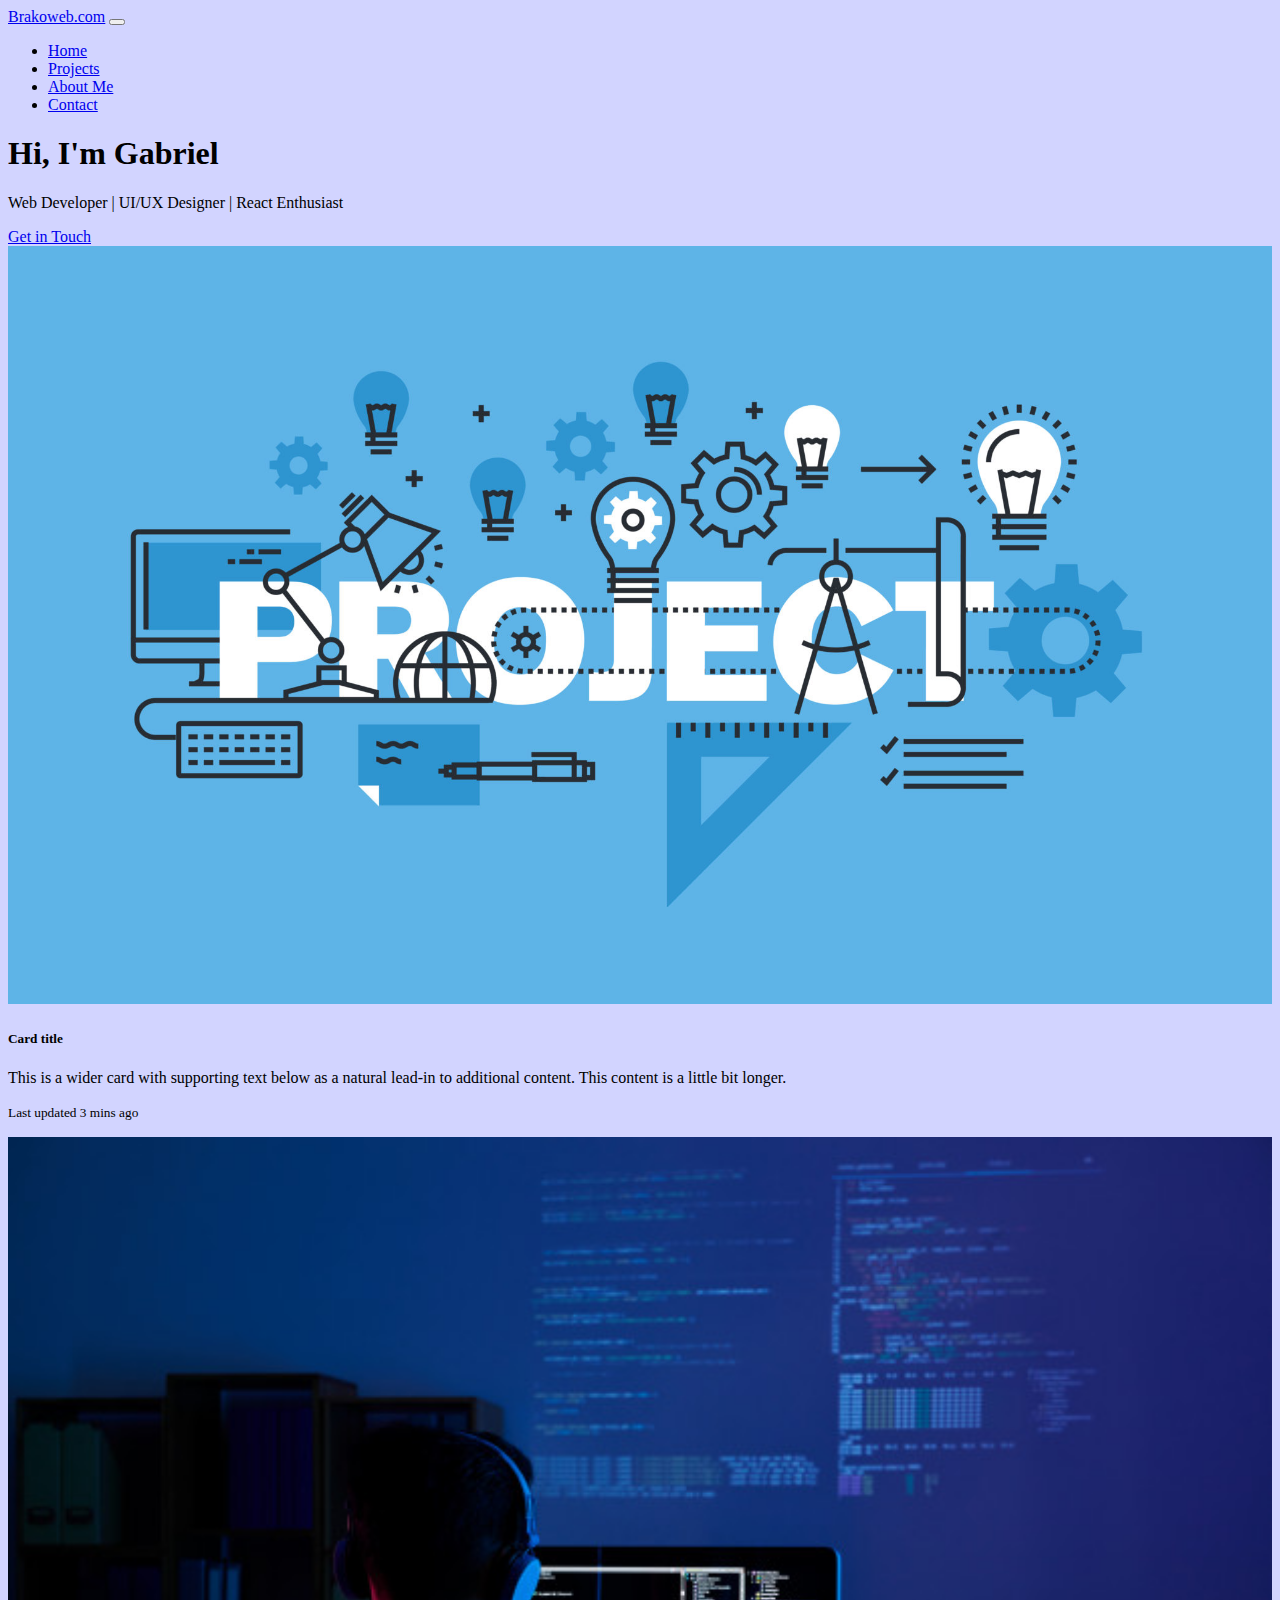
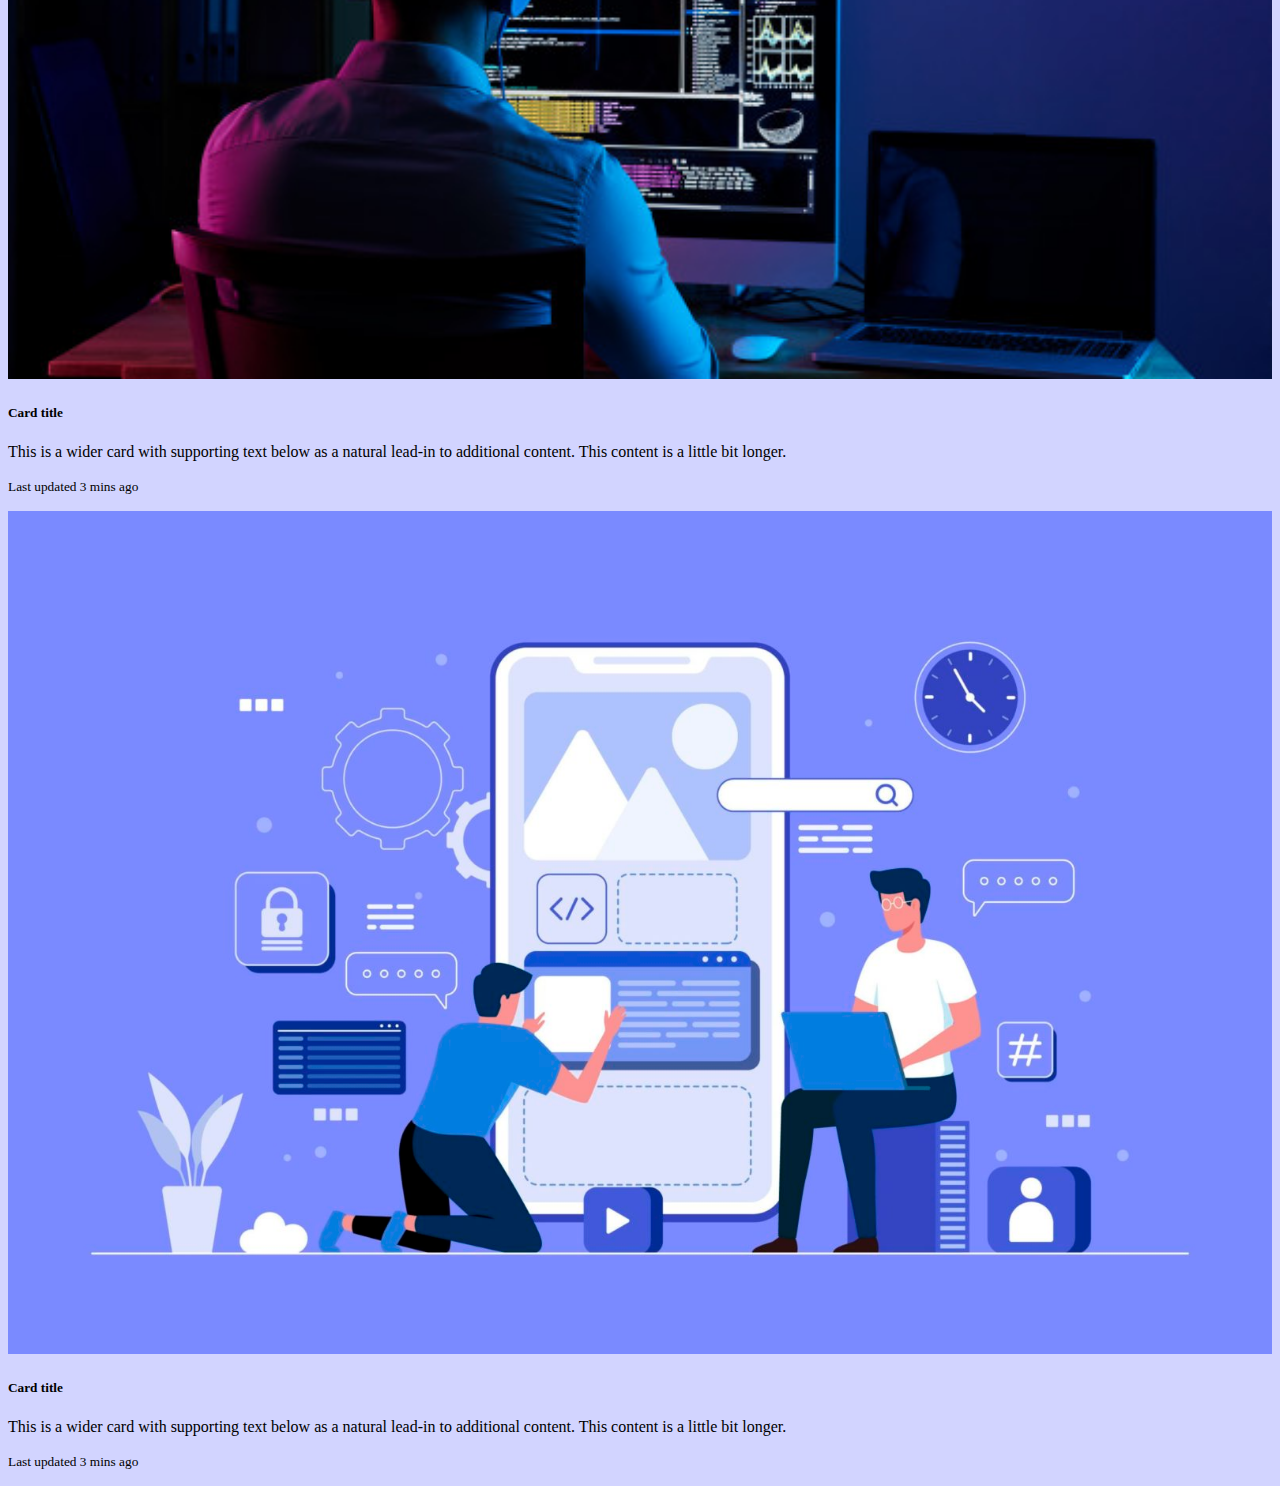
==== index.html @ f11dad2e "adding cards to home page" ====
<!DOCTYPE html>
<html lang="en">
<head>
    <meta charset="UTF-8">
    <meta name="viewport" content="width=device-width, initial-scale=1.0">
    <meta name="description" content="Experienced Software Developer proficient in React. Welcome to my portfolio website where I showcase my projects and skills to recruiters and potential employers.">
    <meta name="keywords" content="Software Developer, React Developer, Web Developer, Portfolio, Projects, Resume">
    <meta name="author" content="Gabriel Bracamonte">

    <title>brakoweb.com</title>
    <link href="https://cdn.jsdelivr.net/npm/bootstrap@5.3.1/dist/css/bootstrap.min.css" rel="stylesheet" integrity="sha384-4bw+/aepP/YC94hEpVNVgiZdgIC5+VKNBQNGCHeKRQN+PtmoHDEXuppvnDJzQIu9" crossorigin="anonymous">
    <link rel="stylesheet" href="./css/styles.css">
</head>
<body>

    <nav class="navbar navbar-expand-lg navbar-dark bg-dark">
        <div class="container">
            <a class="navbar-brand" href="#">Brakoweb.com</a>
            <button class="navbar-toggler" type="button" data-bs-toggle="collapse" data-bs-target="#navbarNav" aria-controls="navbarNav" aria-expanded="false" aria-label="Toggle navigation">
                <span class="navbar-toggler-icon"></span>
            </button>
            <div class="collapse navbar-collapse" id="navbarNav">
                <ul class="navbar-nav ml-auto">
                    <li class="nav-item">
                        <a class="nav-link" href="#">Home</a>
                    </li>
                    <li class="nav-item">
                        <a class="nav-link" href="#projects">Projects</a>
                    </li>
                    <li class="nav-item">
                        <a class="nav-link" href="about-us.html">About Me</a>
                    </li>
                    <li class="nav-item">
                        <a class="nav-link" href="contact-us.html">Contact</a>
                    </li>
                </ul>
            </div>
        </div>
    </nav>

    <header class="header">
        <div class="container h-100 p-5">
            <div class="row h-100 align-items-center">
                <div class="col-lg-6">
                    <h1 class="display-4">Hi, I'm Gabriel</h1>
                    <p class="lead">Web Developer | UI/UX Designer | React Enthusiast</p>
                    <a href="contact-us.html" class="btn btn-primary btn-lg">Get in Touch</a>
                </div>
            </div>
        </div>
    </header>

    <div class="container">
        <div class="row">
            <div class="col-md-4">
                <div class="card">
                    <img src="media/c1.jpg" class="card-img-top" alt="...">
                    <div class="card-body">
                        <h5 class="card-title">Card title</h5>
                        <p class="card-text">This is a wider card with supporting text below as a natural lead-in to additional content. This content is a little bit longer.</p>
                        <p class="card-text"><small class="text-body-secondary">Last updated 3 mins ago</small></p>
                    </div>
                </div>
            </div>
            <div class="col-md-4">
                <div class="card">
                    <img src="media/c2.jpg" class="card-img-bottom" alt="...">
                    <div class="card-body">
                        <h5 class="card-title">Card title</h5>
                        <p class="card-text">This is a wider card with supporting text below as a natural lead-in to additional content. This content is a little bit longer.</p>
                        <p class="card-text"><small class="text-body-secondary">Last updated 3 mins ago</small></p>
                    </div>
                </div>
            </div>
            <div class="col-md-4">
                <div class="card">
                    <img src="media/c3.jpg" class="card-img-bottom" alt="...">
                    <div class="card-body">
                        <h5 class="card-title">Card title</h5>
                        <p class="card-text">This is a wider card with supporting text below as a natural lead-in to additional content. This content is a little bit longer.</p>
                        <p class="card-text"><small class="text-body-secondary">Last updated 3 mins ago</small></p>
                    </div>
                </div>
            </div>
        </div>
    </div>
    
    

    
    
    <script src="https://cdn.jsdelivr.net/npm/bootstrap@5.3.1/dist/js/bootstrap.bundle.min.js" integrity="sha384-HwwvtgBNo3bZJJLYd8oVXjrBZt8cqVSpeBNS5n7C8IVInixGAoxmnlMuBnhbgrkm" crossorigin="anonymous"></script>
</body>
</html>
---- css/styles.css ----
body{
    background-color: #D2D4FF;
}

.card img{
    width: 100%;
}
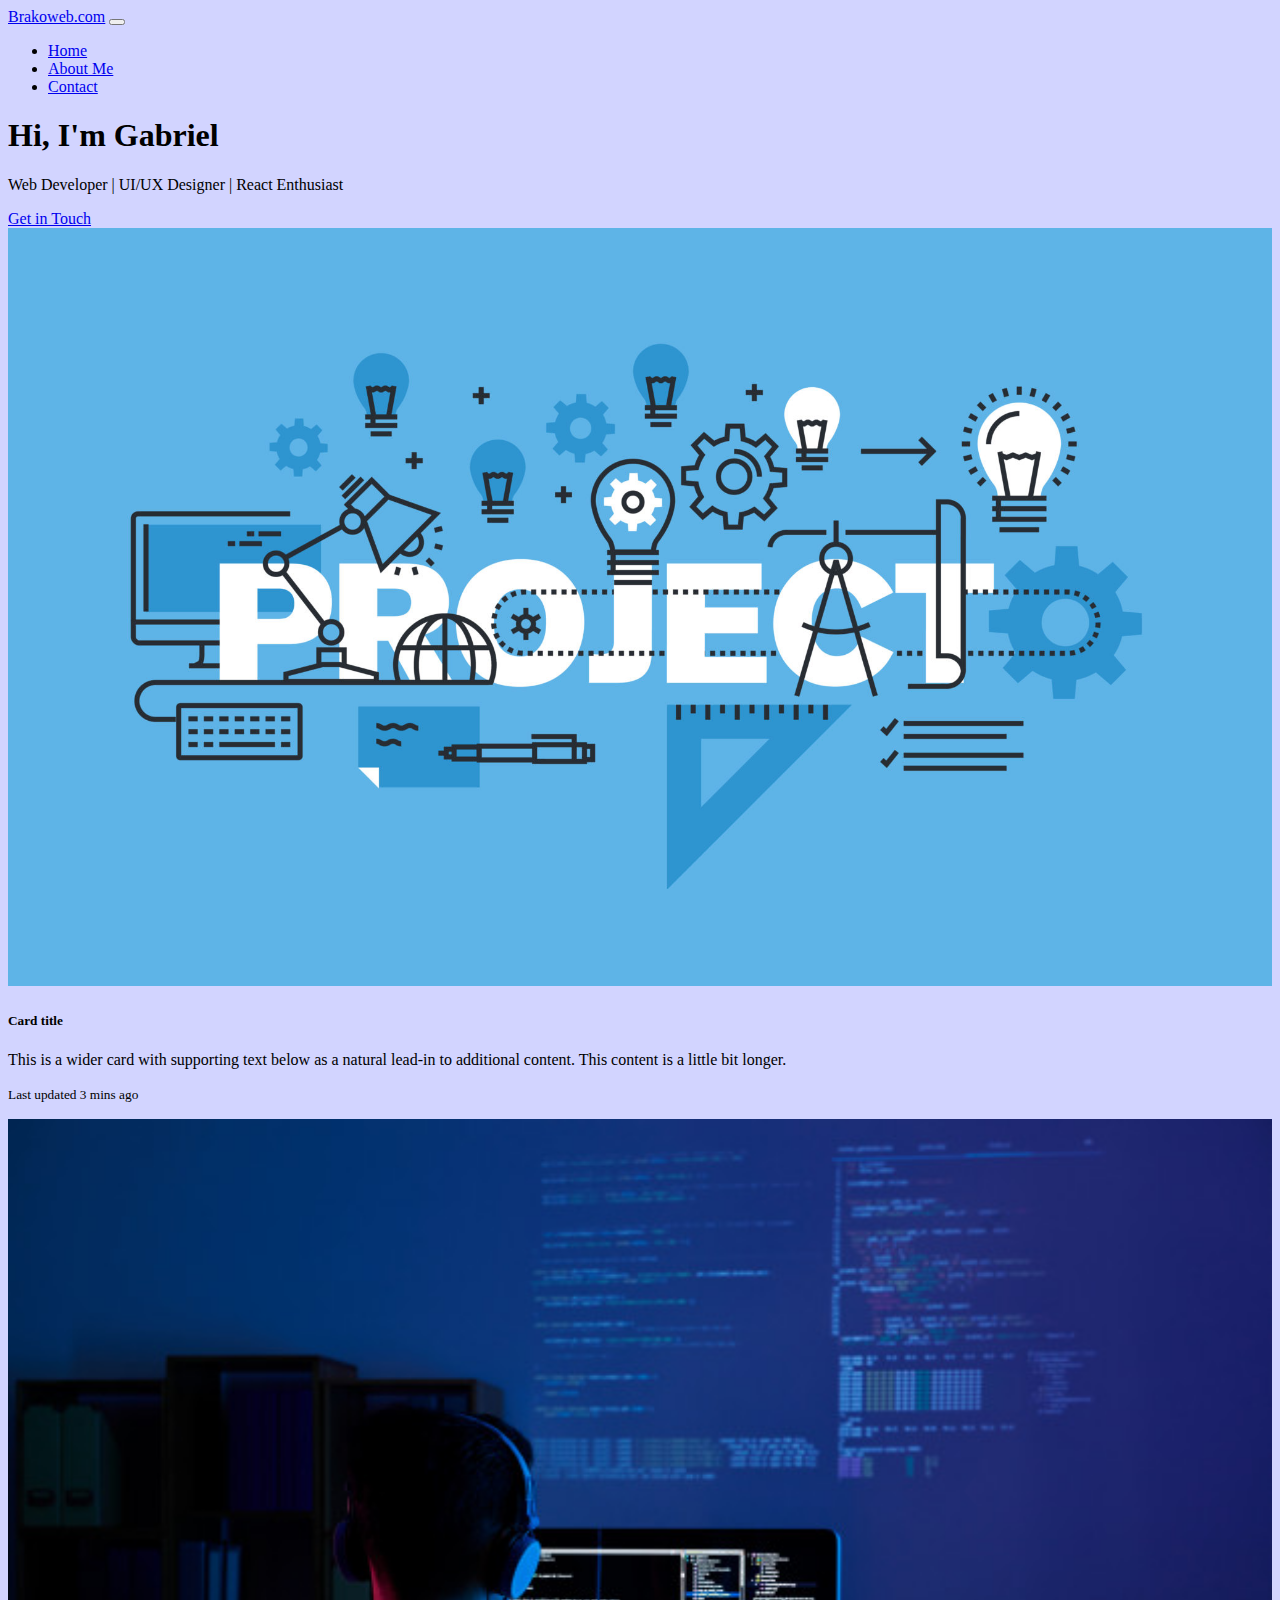
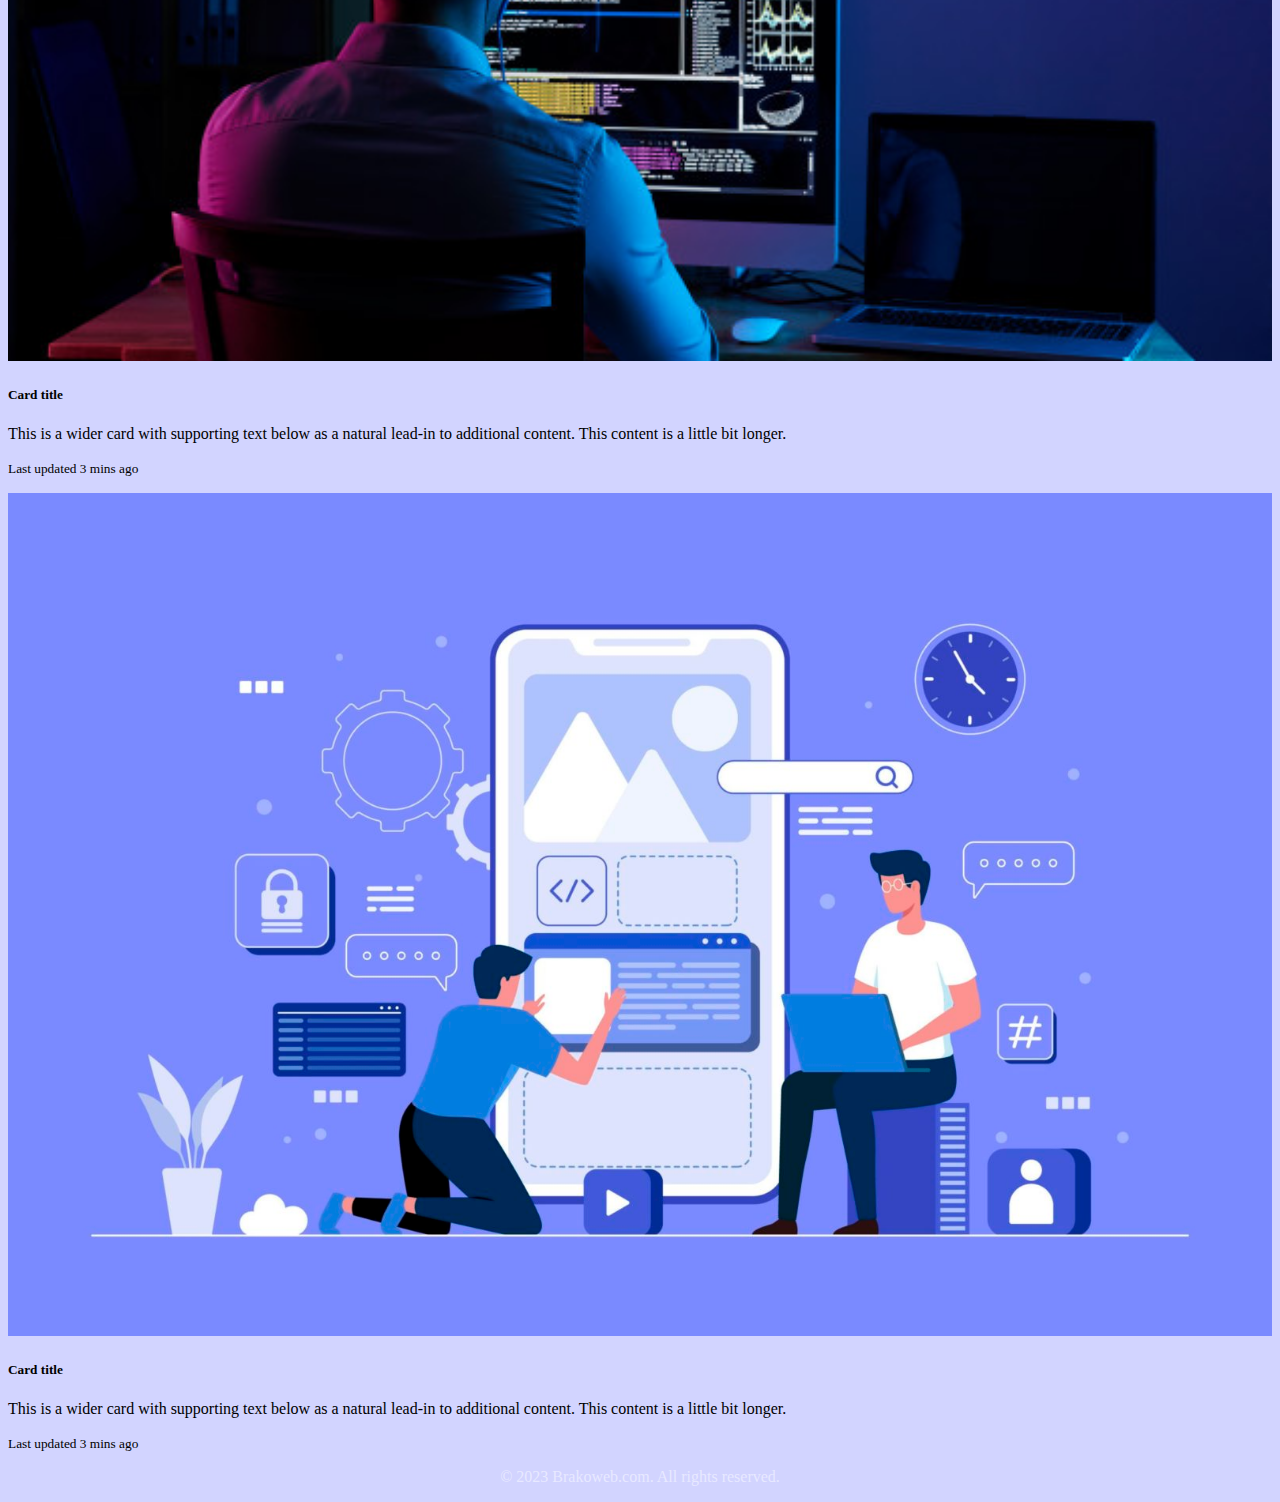
==== commit e9a74e9b: "adding some content and css styles" ====
--- a/index.html
+++ b/index.html
@@ -25,9 +25,6 @@
                         <a class="nav-link" href="#">Home</a>
                     </li>
                     <li class="nav-item">
-                        <a class="nav-link" href="#projects">Projects</a>
-                    </li>
-                    <li class="nav-item">
                         <a class="nav-link" href="about-us.html">About Me</a>
                     </li>
                     <li class="nav-item">
@@ -50,7 +47,7 @@
         </div>
     </header>
 
-    <div class="container">
+    <div class="container mb-5">
         <div class="row">
             <div class="col-md-4">
                 <div class="card">
@@ -84,11 +81,16 @@
             </div>
         </div>
     </div>
-    
-    
 
-    
-    
+
+    <footer class="footer bg-dark">
+        <div class="container">
+            <div class="row">
+                <p>&copy; 2023 Brakoweb.com. All rights reserved.</p>                
+            </div>
+        </div>
+    </footer>
+
     <script src="https://cdn.jsdelivr.net/npm/bootstrap@5.3.1/dist/js/bootstrap.bundle.min.js" integrity="sha384-HwwvtgBNo3bZJJLYd8oVXjrBZt8cqVSpeBNS5n7C8IVInixGAoxmnlMuBnhbgrkm" crossorigin="anonymous"></script>
 </body>
 </html>
--- a/css/styles.css
+++ b/css/styles.css
@@ -6,3 +6,8 @@
     width: 100%;
 }
 
+footer{
+    text-align: center;
+    color: rgba(255, 255, 255, 0.5);
+}
+
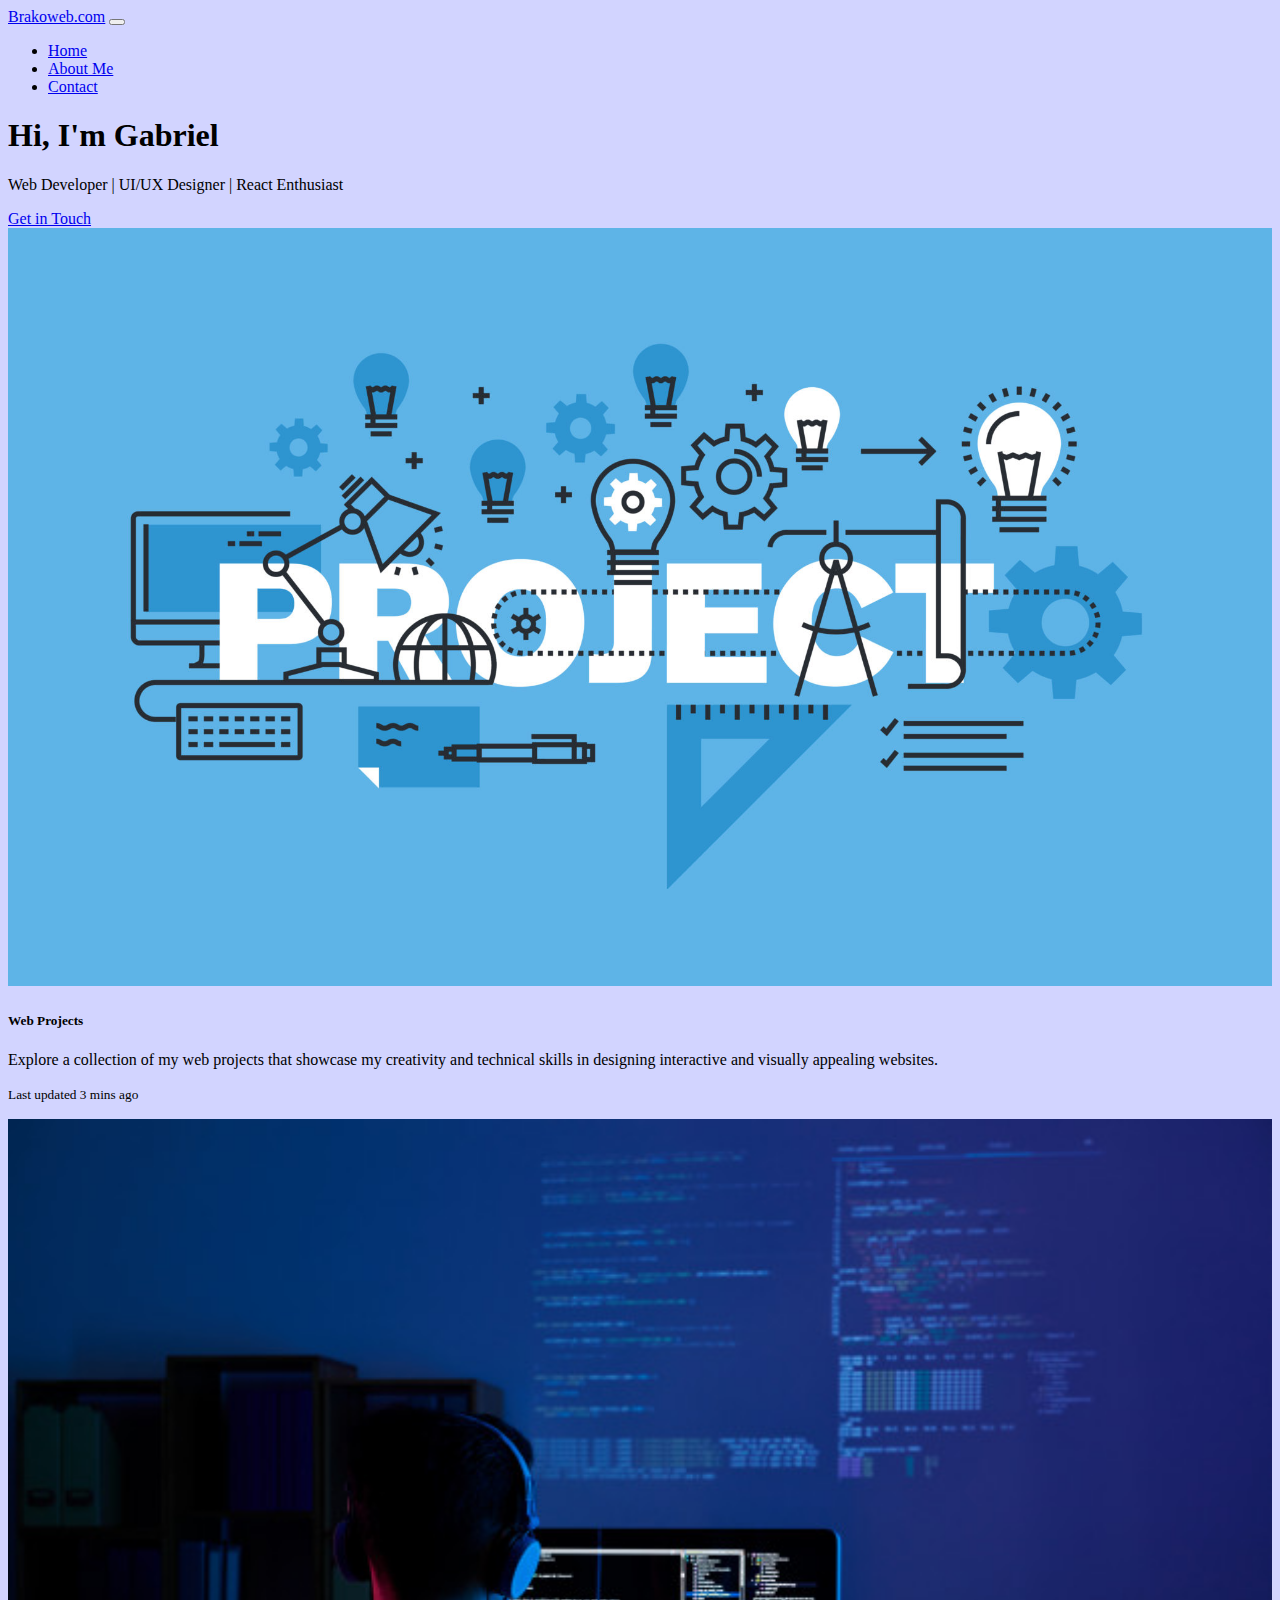
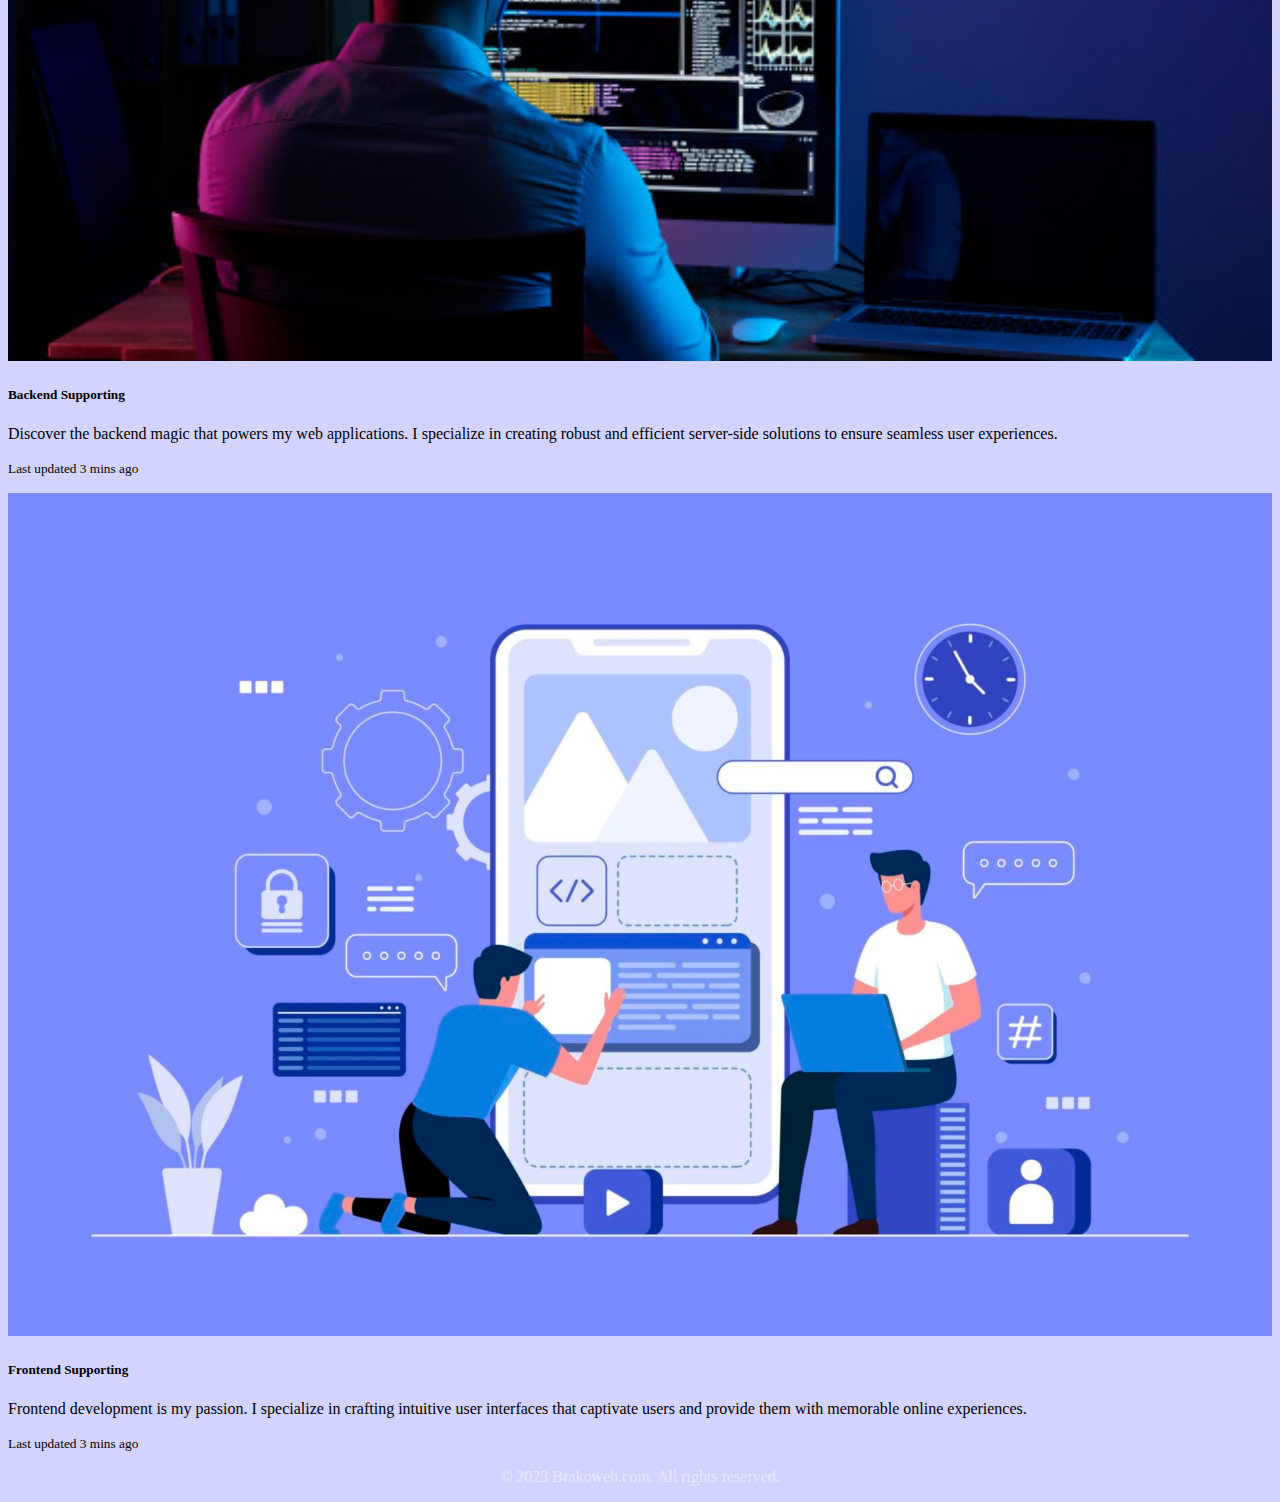
==== commit f6fc6290: "fill cards with text" ====
--- a/index.html
+++ b/index.html
@@ -53,8 +53,8 @@
                 <div class="card">
                     <img src="media/c1.jpg" class="card-img-top" alt="...">
                     <div class="card-body">
-                        <h5 class="card-title">Card title</h5>
-                        <p class="card-text">This is a wider card with supporting text below as a natural lead-in to additional content. This content is a little bit longer.</p>
+                        <h5 class="card-title">Web Projects</h5>
+                        <p class="card-text">Explore a collection of my web projects that showcase my creativity and technical skills in designing interactive and visually appealing websites.</p>
                         <p class="card-text"><small class="text-body-secondary">Last updated 3 mins ago</small></p>
                     </div>
                 </div>
@@ -63,8 +63,8 @@
                 <div class="card">
                     <img src="media/c2.jpg" class="card-img-bottom" alt="...">
                     <div class="card-body">
-                        <h5 class="card-title">Card title</h5>
-                        <p class="card-text">This is a wider card with supporting text below as a natural lead-in to additional content. This content is a little bit longer.</p>
+                        <h5 class="card-title">Backend Supporting</h5>
+                        <p class="card-text">Discover the backend magic that powers my web applications. I specialize in creating robust and efficient server-side solutions to ensure seamless user experiences.</p>
                         <p class="card-text"><small class="text-body-secondary">Last updated 3 mins ago</small></p>
                     </div>
                 </div>
@@ -73,8 +73,8 @@
                 <div class="card">
                     <img src="media/c3.jpg" class="card-img-bottom" alt="...">
                     <div class="card-body">
-                        <h5 class="card-title">Card title</h5>
-                        <p class="card-text">This is a wider card with supporting text below as a natural lead-in to additional content. This content is a little bit longer.</p>
+                        <h5 class="card-title">Frontend Supporting</h5>
+                        <p class="card-text">Frontend development is my passion. I specialize in crafting intuitive user interfaces that captivate users and provide them with memorable online experiences.</p>
                         <p class="card-text"><small class="text-body-secondary">Last updated 3 mins ago</small></p>
                     </div>
                 </div>
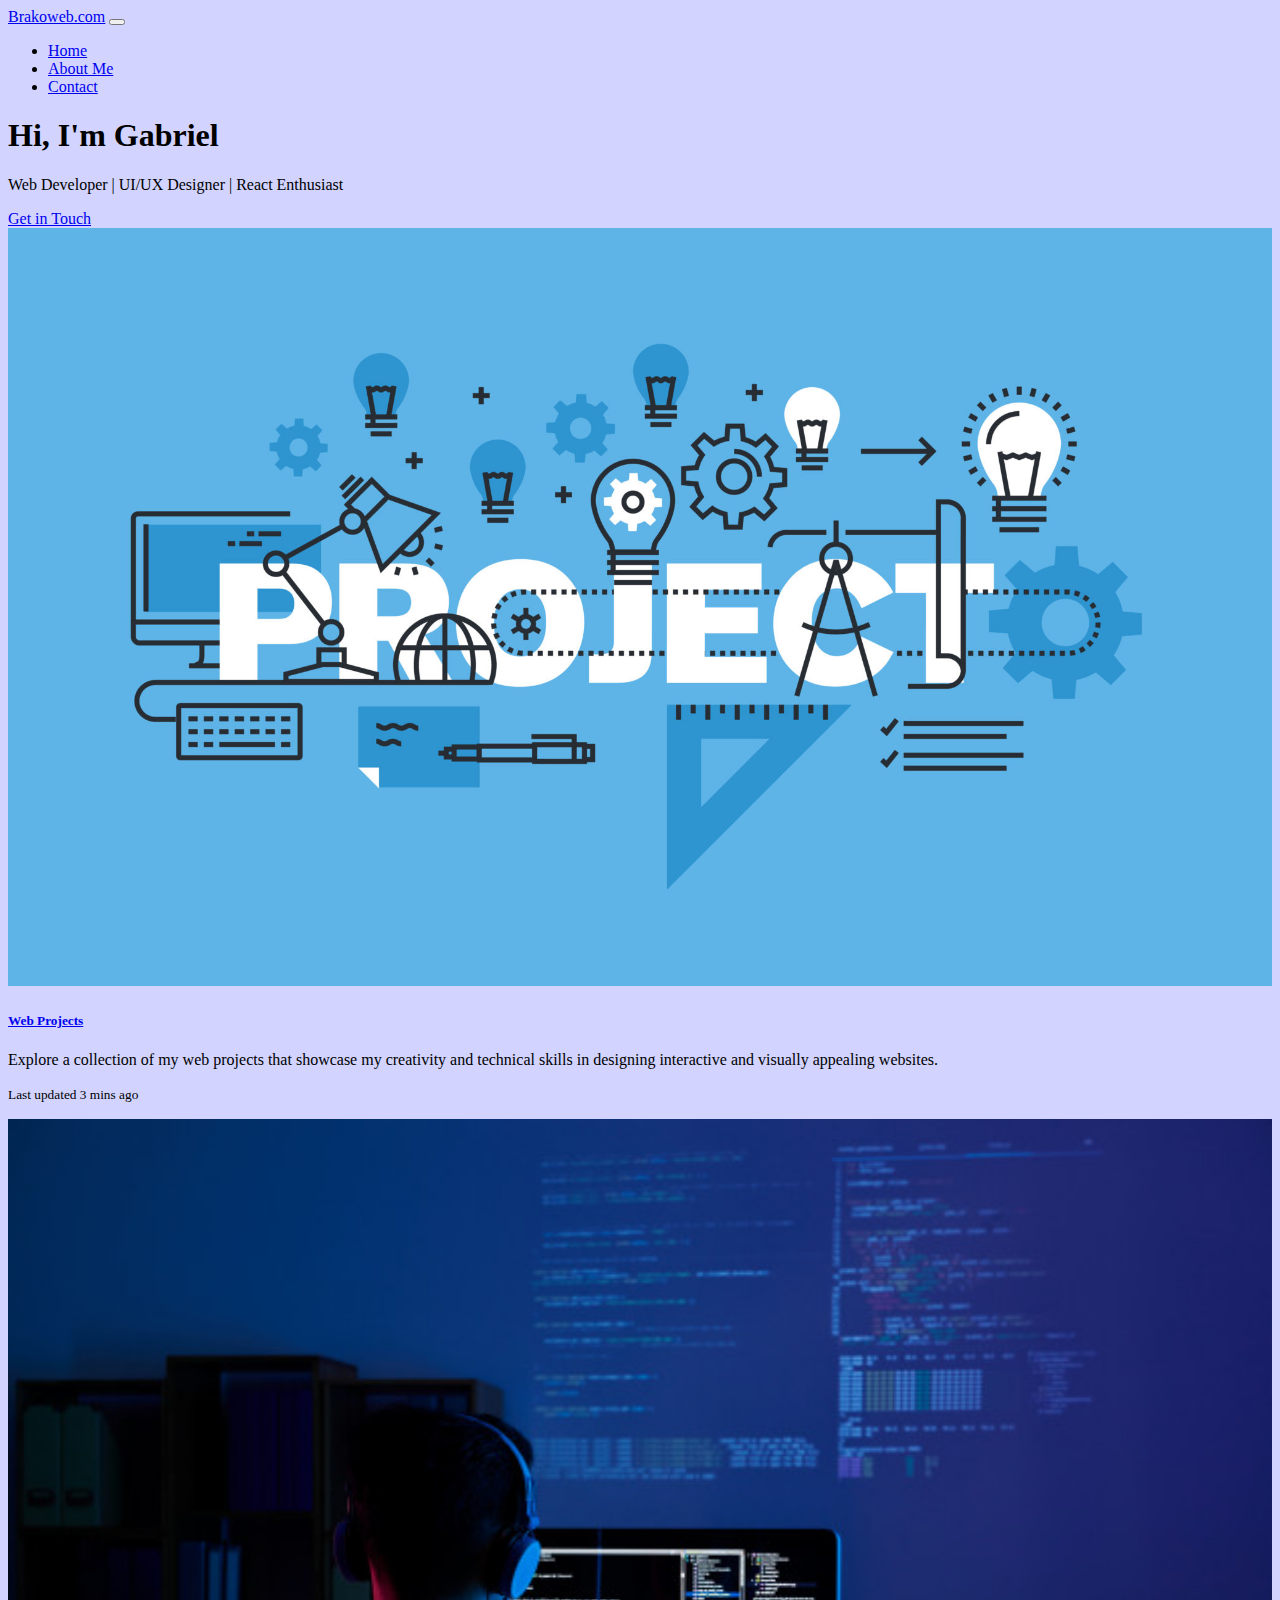
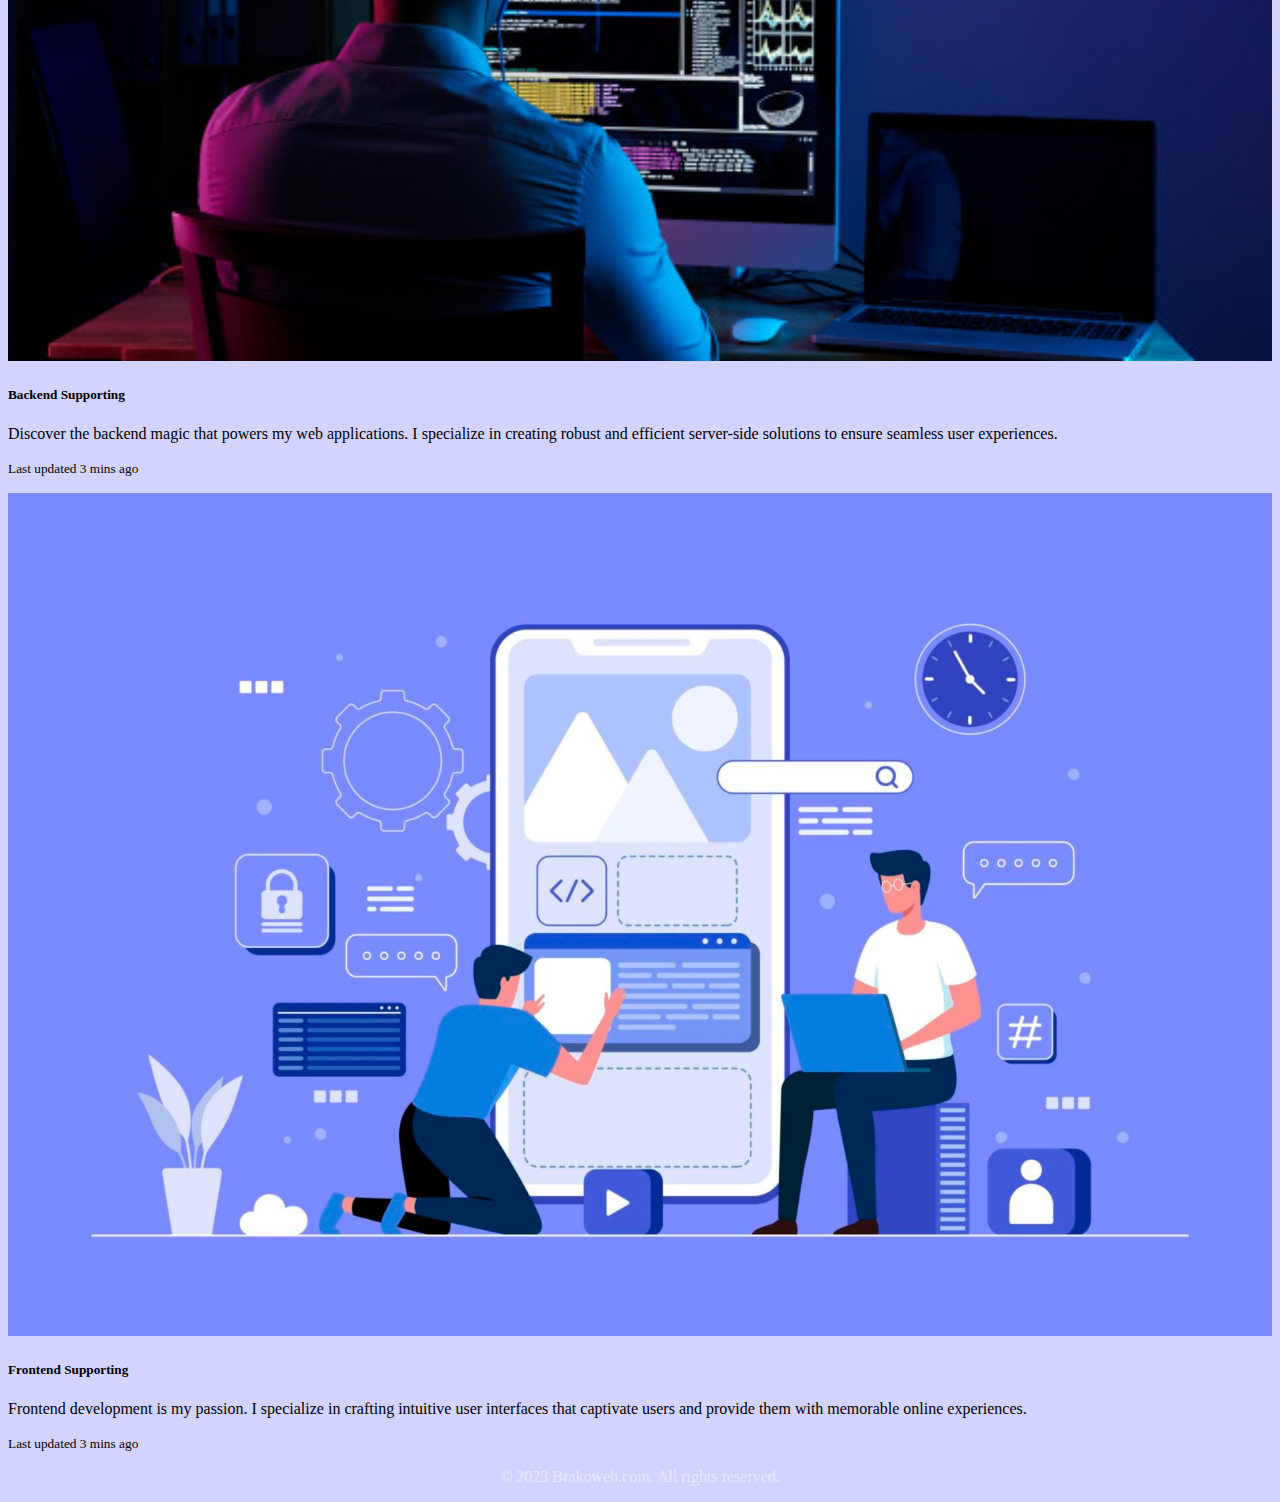
==== commit bba90e31: "adding javascript" ====
--- a/index.html
+++ b/index.html
@@ -53,7 +53,7 @@
                 <div class="card">
                     <img src="media/c1.jpg" class="card-img-top" alt="...">
                     <div class="card-body">
-                        <h5 class="card-title">Web Projects</h5>
+                        <h5 class="card-title"><a href="projects.html">Web Projects</a></h5>
                         <p class="card-text">Explore a collection of my web projects that showcase my creativity and technical skills in designing interactive and visually appealing websites.</p>
                         <p class="card-text"><small class="text-body-secondary">Last updated 3 mins ago</small></p>
                     </div>
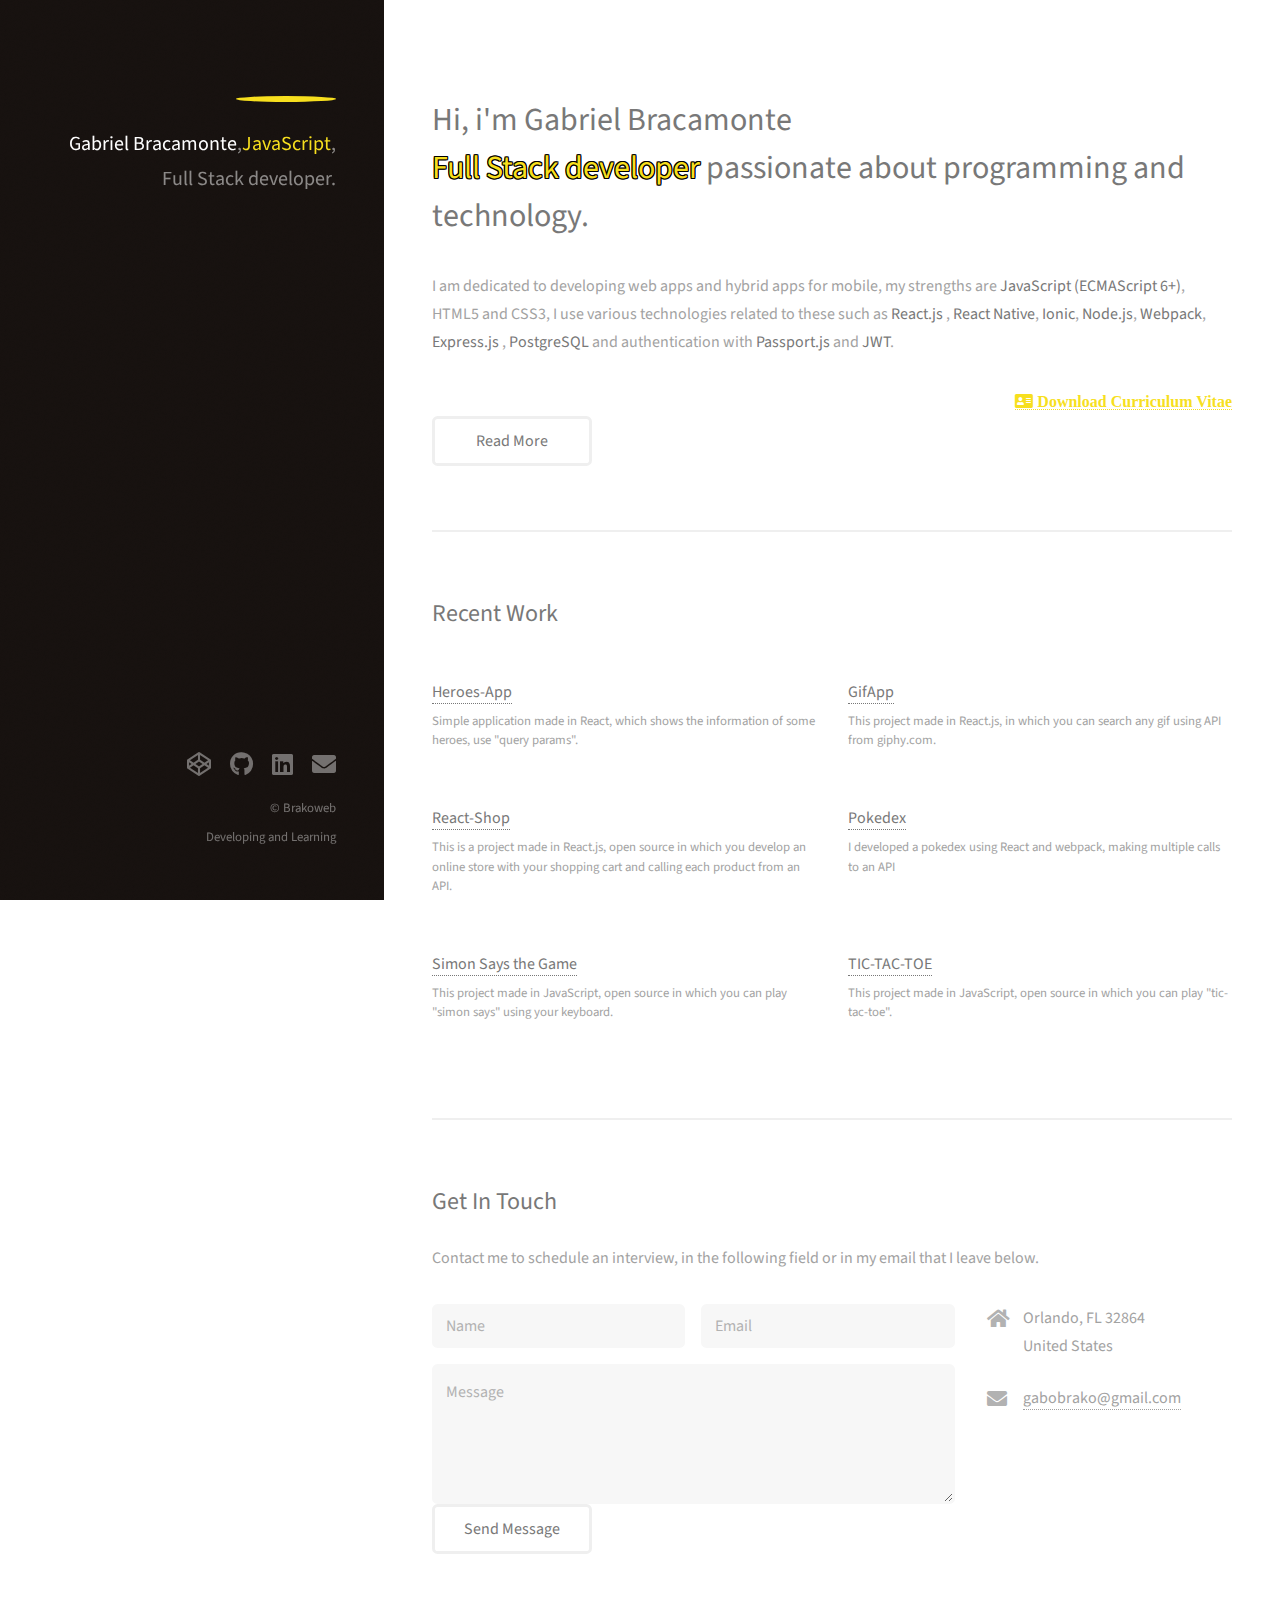
==== commit cd9cb738: "new version of my webpage" ====
--- a/index.html
+++ b/index.html
@@ -1,96 +1,509 @@
 <!DOCTYPE html>
-<html lang="en">
-<head>
-    <meta charset="UTF-8">
-    <meta name="viewport" content="width=device-width, initial-scale=1.0">
-    <meta name="description" content="Experienced Software Developer proficient in React. Welcome to my portfolio website where I showcase my projects and skills to recruiters and potential employers.">
-    <meta name="keywords" content="Software Developer, React Developer, Web Developer, Portfolio, Projects, Resume">
-    <meta name="author" content="Gabriel Bracamonte">
-
-    <title>brakoweb.com</title>
-    <link href="https://cdn.jsdelivr.net/npm/bootstrap@5.3.1/dist/css/bootstrap.min.css" rel="stylesheet" integrity="sha384-4bw+/aepP/YC94hEpVNVgiZdgIC5+VKNBQNGCHeKRQN+PtmoHDEXuppvnDJzQIu9" crossorigin="anonymous">
-    <link rel="stylesheet" href="./css/styles.css">
-</head>
-<body>
-
-    <nav class="navbar navbar-expand-lg navbar-dark bg-dark">
-        <div class="container">
-            <a class="navbar-brand" href="#">Brakoweb.com</a>
-            <button class="navbar-toggler" type="button" data-bs-toggle="collapse" data-bs-target="#navbarNav" aria-controls="navbarNav" aria-expanded="false" aria-label="Toggle navigation">
-                <span class="navbar-toggler-icon"></span>
-            </button>
-            <div class="collapse navbar-collapse" id="navbarNav">
-                <ul class="navbar-nav ml-auto">
-                    <li class="nav-item">
-                        <a class="nav-link" href="#">Home</a>
-                    </li>
-                    <li class="nav-item">
-                        <a class="nav-link" href="about-us.html">About Me</a>
-                    </li>
-                    <li class="nav-item">
-                        <a class="nav-link" href="contact-us.html">Contact</a>
-                    </li>
-                </ul>
+<html>
+  <head>
+    <meta http-equiv="Content-Type" content="text/html; charset=UTF-8" />
+    <title>Brakoweb | Developer</title>
+
+    <meta
+      name="viewport"
+      content="width=device-width, initial-scale=1, user-scalable=no"
+    />
+    <link rel="stylesheet" href="./assets/css/main.css" />
+  </head>
+  <body class="">
+    <!-- Header -->
+    <header id="header" style="background-position: left 0px">
+      <div class="inner">
+        <a href="https://brakoweb.com/#header" class="image avatar"
+          ><img src="./images/avatar.jpg" alt=""
+        /></a>
+        <h1>
+          <strong>Gabriel Bracamonte</strong>,<br /><strong class="yellow"
+            >JavaScript</strong
+          >,
+          <br />
+          Full Stack developer.
+        </h1>
+      </div>
+      <footer id="footer">
+        <div class="inner">
+          <ul class="icons">
+            <li>
+              <a
+                href="https://codepen.io/brakocoding"
+                target="_blank"
+                class="icon brands fa-codepen"
+                ><span class="label">Codepen.io</span></a
+              >
+            </li>
+            <li>
+              <a
+                href="https://github.com/Brakoweb"
+                target="_blank"
+                class="icon brands fa-github"
+                ><span class="label">Github</span></a
+              >
+            </li>
+            <li>
+              <a
+                href="https://www.linkedin.com/in/gabriel-bracamonte-468442122/"
+                target="_blank"
+                class="icon brands fa-linkedin"
+                ><span class="label">LinkedIn</span></a
+              >
+            </li>
+            <li>
+              <a
+                href="mailto:gabobrako@gmail.com"
+                class="icon solid fa-envelope"
+                ><span class="label">Email</span></a
+              >
+            </li>
+          </ul>
+          <ul class="copyright">
+            <li>© Brakoweb</li>
+            <li>Developing and Learning</li>
+          </ul>
+        </div>
+      </footer>
+    </header>
+
+    <!-- Main -->
+    <div id="main">
+      <!-- One -->
+      <section id="one">
+        <header class="major">
+          <h2>
+            Hi, i'm Gabriel Bracamonte<br />
+            <strong class="highlight">Full Stack developer</strong> passionate
+            about programming and technology.
+          </h2>
+        </header>
+        <p>
+          I am dedicated to developing web apps and hybrid apps for mobile, my
+          strengths are <b>JavaScript (ECMAScript 6+)</b>, HTML5 and CSS3, I use
+          various technologies related to these such as
+          <strong>React.js</strong> , <strong>React Native</strong>,
+          <strong>Ionic</strong>, <strong>Node.js</strong>,
+          <strong>Webpack</strong>, <strong>Express.js</strong> ,
+          <strong>PostgreSQL</strong> and authentication with
+          <strong>Passport.js</strong> and <strong>JWT</strong>.
+        </p>
+
+        <div class="cv">
+          <a
+            href="https://brakoweb.com/assets/certificates/Gabriel-Bracamonte-Frontend-Developer-CV.pdf"
+            target="_blank"
+            class="fas fa-address-card"
+            ><span> Download Curriculum Vitae</span></a
+          >
+        </div>
+
+        <div id="containerCertificates" hidden="">
+          <section id="certificates">
+            <h2>Certificates</h2>
+            <div class="row">
+              <article class="col-4 col-6-xsmall work-item">
+                <a class="image fit thumb" style="cursor: pointer; outline: 0px"
+                  ><img
+                    src="./images/thumbs/diploma-javascript-profesional.jpg"
+                    alt=""
+                /></a>
+                <h3>Professional Javascript Course</h3>
+                <p>
+                  I learned in depth how JavaScript works to become a
+                  professional.
+                </p>
+              </article>
+              <article class="col-4 col-6-xsmall work-item">
+                <a class="image fit thumb" style="cursor: pointer; outline: 0px"
+                  ><img
+                    src="./images/thumbs/diploma-fundamentos-node.jpg"
+                    alt=""
+                /></a>
+                <h3>Node.js fundamentals course</h3>
+                <p>
+                  I learned basic fundamentals of Node.js developing my own
+                  package for node.
+                </p>
+              </article>
+              <article class="col-4 col-6-xsmall work-item">
+                <a class="image fit thumb" style="cursor: pointer; outline: 0px"
+                  ><img src="./images/thumbs/diploma-react-practico.jpg" alt=""
+                /></a>
+                <h3>React.js Practical Course</h3>
+                <p>
+                  I used one of the most popular libraries to develop web apps,
+                  based on MVC.
+                </p>
+              </article>
+              <article class="col-4 col-6-xsmall work-item">
+                <a class="image fit thumb" style="cursor: pointer; outline: 0px"
+                  ><img src="./images/thumbs/diploma-ecmascript-6.jpg" alt=""
+                /></a>
+                <h3>ECMAScript 6+ Course</h3>
+                <p>
+                  I used the new technologies that javascript brings from
+                  ECMAScript 6 to ECMAScript 11.
+                </p>
+              </article>
+              <article class="col-4 col-6-xsmall work-item">
+                <a class="image fit thumb" style="cursor: pointer; outline: 0px"
+                  ><img
+                    src="./images/thumbs/diploma-asincronismo-js.jpg"
+                    alt=""
+                /></a>
+                <h3>Asynchronism Course with JavaScript</h3>
+                <p>
+                  I used callbacks, promises, async and await to make calls to
+                  APIs.
+                </p>
+              </article>
+              <article class="col-4 col-6-xsmall work-item">
+                <a class="image fit thumb" style="cursor: pointer; outline: 0px"
+                  ><img src="./images/thumbs/diploma-webpack.jpg" alt=""
+                /></a>
+                <h3>Webpack Course</h3>
+                <p>
+                  used to optimize an application and keep load times to a
+                  minimum.
+                </p>
+              </article>
+              <article class="col-4 col-6-xsmall work-item">
+                <a class="image fit thumb" style="cursor: pointer; outline: 0px"
+                  ><img src="./images/thumbs/diploma-backend-nodejs.jpg" alt=""
+                /></a>
+                <h3>Backend course with NodeJS using Express</h3>
+                <p>
+                  With this course I applied what I learned to create an API
+                  using Node as a backend and all the functionalities that
+                  Express.js gives us.
+                </p>
+              </article>
+              <article class="col-4 col-6-xsmall work-item">
+                <a class="image fit thumb" style="cursor: pointer; outline: 0px"
+                  ><img
+                    src="./images/thumbs/diploma-basico-javascript.jpg"
+                    alt=""
+                /></a>
+                <h3>Basic JavaScript Course</h3>
+                <p>I learned basic fundamentals of Javascript.</p>
+              </article>
+              <article class="col-4 col-6-xsmall work-item">
+                <a class="image fit thumb" style="cursor: pointer; outline: 0px"
+                  ><img
+                    src="./images/thumbs/diploma-javascript-practico.jpg"
+                    alt=""
+                /></a>
+                <h3>JavaScript Practical Course</h3>
+                <p>
+                  I used everything I learned from Javascript basics to do
+                  challenges and tasks.
+                </p>
+              </article>
+              <article class="col-4 col-6-xsmall work-item">
+                <a class="image fit thumb" style="cursor: pointer; outline: 0px"
+                  ><img src="./images/thumbs/diploma-git-github.jpg" alt=""
+                /></a>
+                <h3>Git and Github Course</h3>
+                <p>
+                  I used git and github to version my projects and team them up
+                  with other contributors.
+                </p>
+              </article>
             </div>
+          </section>
         </div>
-    </nav>
-
-    <header class="header">
-        <div class="container h-100 p-5">
-            <div class="row h-100 align-items-center">
-                <div class="col-lg-6">
-                    <h1 class="display-4">Hi, I'm Gabriel</h1>
-                    <p class="lead">Web Developer | UI/UX Designer | React Enthusiast</p>
-                    <a href="contact-us.html" class="btn btn-primary btn-lg">Get in Touch</a>
+        <ul class="actions">
+          <li><a class="button" id="btnReadMore">Read More</a></li>
+        </ul>
+      </section>
+
+      <!-- Two -->
+      <section id="two">
+        <h2>Recent Work</h2>
+        <div class="row">
+          <article class="col-6 col-12-xsmall work-item">
+            <a class="image fit thumb" style="cursor: pointer; outline: 0px"
+              ><img src="./images/thumbs/06.jpg" alt=""
+            /></a>
+            <h3>
+              <a target="_blank" href="https://brakoweb-heroesapp.netlify.app/"
+                >Heroes-App</a
+              >
+            </h3>
+            <p>
+              Simple application made in React, which shows the information of
+              some heroes, use "query params".
+            </p>
+          </article>
+          <article class="col-6 col-12-xsmall work-item">
+            <a class="image fit thumb" style="cursor: pointer; outline: 0px"
+              ><img src="./images/thumbs/05.jpg" alt=""
+            /></a>
+            <h3>
+              <a target="_blank" href="https://brakoweb-gifapp.netlify.app/"
+                >GifApp</a
+              >
+            </h3>
+            <p>
+              This project made in React.js, in which you can search any gif
+              using API from giphy.com.
+            </p>
+          </article>
+          <article class="col-6 col-12-xsmall work-item">
+            <a class="image fit thumb" style="cursor: pointer; outline: 0px"
+              ><img src="./images/thumbs/01.jpg" alt=""
+            /></a>
+            <h3>
+              <a target="_blank" href="https://brakoweb-shop.netlify.app/"
+                >React-Shop</a
+              >
+            </h3>
+            <p>
+              This is a project made in React.js, open source in which you
+              develop an online store with your shopping cart and calling each
+              product from an API.
+            </p>
+          </article>
+          <article class="col-6 col-12-xsmall work-item">
+            <a class="image fit thumb" style="cursor: pointer; outline: 0px"
+              ><img src="./images/thumbs/02.jpg" alt=""
+            /></a>
+            <h3>
+              <a target="_blank" href="https://brakoweb-pokedex.netlify.app/"
+                >Pokedex</a
+              >
+            </h3>
+            <p>
+              I developed a pokedex using React and webpack, making multiple
+              calls to an API
+            </p>
+          </article>
+          <article class="col-6 col-12-xsmall work-item">
+            <a class="image fit thumb" style="cursor: pointer; outline: 0px"
+              ><img src="./images/thumbs/03.jpg" alt=""
+            /></a>
+            <h3>
+              <a target="_blank" href="https://brakoweb-simonsays.netlify.app/"
+                >Simon Says the Game</a
+              >
+            </h3>
+            <p>
+              This project made in JavaScript, open source in which you can play
+              "simon says" using your keyboard.
+            </p>
+          </article>
+          <article class="col-6 col-12-xsmall work-item">
+            <a class="image fit thumb" style="cursor: pointer; outline: 0px"
+              ><img src="./images/thumbs/04.jpg" alt=""
+            /></a>
+            <h3>
+              <a target="_blank" href="https://brakoweb-tictactoe.netlify.app/"
+                >TIC-TAC-TOE</a
+              >
+            </h3>
+            <p>
+              This project made in JavaScript, open source in which you can play
+              "tic-tac-toe".
+            </p>
+          </article>
+        </div>
+        <!-- <ul class="actions">
+							<li><a href="#" class="button">Full Portfolio</a></li>
+						</ul> -->
+      </section>
+
+      <!-- Three -->
+      <section id="three">
+        <h2>Get In Touch</h2>
+        <p>
+          Contact me to schedule an interview, in the following field or in my
+          email that I leave below.
+        </p>
+        <div class="row">
+          <div class="col-8 col-12-small">
+            <form id="form" action="https://brakoweb.com/" class="form">
+              <div class="row gtr-uniform gtr-50">
+                <div class="col-6 col-12-xsmall">
+                  <input type="text" name="name" id="name" placeholder="Name" />
                 </div>
-            </div>
+                <div class="col-6 col-12-xsmall">
+                  <input
+                    type="email"
+                    name="email"
+                    id="email"
+                    placeholder="Email"
+                  />
+                </div>
+                <div class="col-12">
+                  <textarea
+                    name="message"
+                    id="message"
+                    placeholder="Message"
+                    rows="4"
+                  ></textarea>
+                </div>
+              </div>
+              <ul class="actions">
+                <li><input type="submit" value="Send Message" /></li>
+              </ul>
+            </form>
+
+            <a href="mailto:gabobrako@gmail.com" id="trucazo"></a>
+          </div>
+          <div class="col-4 col-12-small">
+            <ul class="labeled-icons">
+              <li>
+                <h3 class="icon solid fa-home">
+                  <span class="label">Address</span>
+                </h3>
+
+                Orlando, FL 32864<br />
+                United States
+              </li>
+              <!--<li>
+										<h3 class="icon solid fa-mobile-alt"><span class="label">Phone</span></h3>
+										000-000-0000
+									</li>-->
+              <li>
+                <h3 class="icon solid fa-envelope">
+                  <span class="label">Email</span>
+                </h3>
+                <a href="mailto:gabobrako@gmail.com">gabobrako@gmail.com</a>
+              </li>
+            </ul>
+          </div>
         </div>
-    </header>
-
-    <div class="container mb-5">
-        <div class="row">
-            <div class="col-md-4">
-                <div class="card">
-                    <img src="media/c1.jpg" class="card-img-top" alt="...">
-                    <div class="card-body">
-                        <h5 class="card-title"><a href="projects.html">Web Projects</a></h5>
-                        <p class="card-text">Explore a collection of my web projects that showcase my creativity and technical skills in designing interactive and visually appealing websites.</p>
-                        <p class="card-text"><small class="text-body-secondary">Last updated 3 mins ago</small></p>
-                    </div>
-                </div>
-            </div>
-            <div class="col-md-4">
-                <div class="card">
-                    <img src="media/c2.jpg" class="card-img-bottom" alt="...">
-                    <div class="card-body">
-                        <h5 class="card-title">Backend Supporting</h5>
-                        <p class="card-text">Discover the backend magic that powers my web applications. I specialize in creating robust and efficient server-side solutions to ensure seamless user experiences.</p>
-                        <p class="card-text"><small class="text-body-secondary">Last updated 3 mins ago</small></p>
-                    </div>
-                </div>
-            </div>
-            <div class="col-md-4">
-                <div class="card">
-                    <img src="media/c3.jpg" class="card-img-bottom" alt="...">
-                    <div class="card-body">
-                        <h5 class="card-title">Frontend Supporting</h5>
-                        <p class="card-text">Frontend development is my passion. I specialize in crafting intuitive user interfaces that captivate users and provide them with memorable online experiences.</p>
-                        <p class="card-text"><small class="text-body-secondary">Last updated 3 mins ago</small></p>
-                    </div>
-                </div>
-            </div>
-        </div>
+      </section>
     </div>
 
-
-    <footer class="footer bg-dark">
-        <div class="container">
-            <div class="row">
-                <p>&copy; 2023 Brakoweb.com. All rights reserved.</p>                
-            </div>
-        </div>
-    </footer>
-
-    <script src="https://cdn.jsdelivr.net/npm/bootstrap@5.3.1/dist/js/bootstrap.bundle.min.js" integrity="sha384-HwwvtgBNo3bZJJLYd8oVXjrBZt8cqVSpeBNS5n7C8IVInixGAoxmnlMuBnhbgrkm" crossorigin="anonymous"></script>
-</body>
+    <!-- Footer -->
+
+    <!-- Scripts -->
+    <script>
+      const $form = document.querySelector("#form");
+      const $buttonMailto = document.querySelector("#trucazo");
+
+      $form.addEventListener("submit", handleSubmit);
+
+      function handleSubmit(event) {
+        event.preventDefault();
+        const form = new FormData(this);
+        $buttonMailto.setAttribute(
+          "href",
+          `mailto:gabobrako@gmail.com?subject=nombre ${form.get(
+            "name"
+          )}  correo ${form.get("email")}&body=${form.get("message")}`
+        );
+        $buttonMailto.click();
+      }
+    </script>
+    <script src="./assets/js/jquery.min.js"></script>
+    <script src="./assets/js/jquery.poptrox.min.js"></script>
+    <script src="./assets/js/browser.min.js"></script>
+    <script src="./assets/js/breakpoints.min.js"></script>
+    <script src="./assets/js/util.js"></script>
+    <script src="./assets/js/main.js"></script>
+    <script src="./assets/js/brakoweb.js"></script>
+
+    <div
+      class="poptrox-overlay"
+      style="
+        position: fixed;
+        left: 0px;
+        top: 0px;
+        z-index: 1000;
+        width: 100%;
+        height: 100%;
+        text-align: center;
+        cursor: pointer;
+        display: none;
+      "
+    >
+      <div
+        style="display: inline-block; height: 100%; vertical-align: middle"
+      ></div>
+      <div
+        style="
+          position: absolute;
+          left: 0;
+          top: 0;
+          width: 100%;
+          height: 100%;
+          background: #2c2c2c;
+          opacity: 0.85;
+          filter: alpha(opacity=85);
+        "
+      ></div>
+      <div
+        class="poptrox-popup"
+        style="
+          display: none;
+          vertical-align: middle;
+          position: relative;
+          z-index: 1;
+          cursor: auto;
+          min-width: 200px;
+          min-height: 100px;
+        "
+      >
+        <div class="loader" style="display: none"></div>
+        <div class="pic" style="display: none"></div>
+        <div class="caption" style="display: none"></div>
+        <span class="closer" style="cursor: pointer; display: none"></span>
+        <div class="nav-previous" style="display: none"></div>
+        <div class="nav-next" style="display: none"></div>
+      </div>
+    </div>
+    <div
+      class="poptrox-overlay"
+      style="
+        position: fixed;
+        left: 0px;
+        top: 0px;
+        z-index: 1000;
+        width: 100%;
+        height: 100%;
+        text-align: center;
+        cursor: pointer;
+        display: none;
+      "
+    >
+      <div
+        style="display: inline-block; height: 100%; vertical-align: middle"
+      ></div>
+      <div
+        style="
+          position: absolute;
+          left: 0;
+          top: 0;
+          width: 100%;
+          height: 100%;
+          background: #2c2c2c;
+          opacity: 0.85;
+          filter: alpha(opacity=85);
+        "
+      ></div>
+      <div
+        class="poptrox-popup"
+        style="
+          display: none;
+          vertical-align: middle;
+          position: relative;
+          z-index: 1;
+          cursor: auto;
+          min-width: 200px;
+          min-height: 100px;
+        "
+      >
+        <div class="loader" style="display: none"></div>
+        <div class="pic" style="display: none"></div>
+        <div class="caption" style="display: none"></div>
+        <span class="closer" style="cursor: pointer; display: none"></span>
+        <div class="nav-previous" style="display: none"></div>
+        <div class="nav-next" style="display: none"></div>
+      </div>
+    </div>
+  </body>
 </html>
--- a/assets/css/main.css
+++ b/assets/css/main.css
@@ -0,0 +1,3232 @@
+@import url("fontawesome-all.min.css");
+@import url("https://fonts.googleapis.com/css?family=Source+Sans+Pro:400,400italic");
+
+html, body, div, span, applet, object,
+iframe, h1, h2, h3, h4, h5, h6, p, blockquote,
+pre, a, abbr, acronym, address, big, cite,
+code, del, dfn, em, img, ins, kbd, q, s, samp,
+small, strike, strong, sub, sup, tt, var, b,
+u, i, center, dl, dt, dd, ol, ul, li, fieldset,
+form, label, legend, table, caption, tbody,
+tfoot, thead, tr, th, td, article, aside,
+canvas, details, embed, figure, figcaption,
+footer, header, hgroup, menu, nav, output, ruby,
+section, summary, time, mark, audio, video {
+	margin: 0;
+	padding: 0;
+	border: 0;
+	font-size: 100%;
+	font: inherit;
+	vertical-align: baseline;}
+
+article, aside, details, figcaption, figure,
+footer, header, hgroup, menu, nav, section {
+	display: block;}
+
+body {
+	line-height: 1;
+}
+
+ol, ul {
+	list-style: none;
+}
+
+blockquote, q {
+	quotes: none;
+}
+
+	blockquote:before, blockquote:after, q:before, q:after {
+		content: '';
+		content: none;
+	}
+
+table {
+	border-collapse: collapse;
+	border-spacing: 0;
+}
+
+body {
+	-webkit-text-size-adjust: none;
+}
+
+mark {
+	background-color: transparent;
+	color: inherit;
+}
+
+input::-moz-focus-inner {
+	border: 0;
+	padding: 0;
+}
+
+input, select, textarea {
+	-moz-appearance: none;
+	-webkit-appearance: none;
+	-ms-appearance: none;
+	appearance: none;
+}
+
+/* Basic */
+
+	html {
+		box-sizing: border-box;
+	}
+
+	*, *:before, *:after {
+		box-sizing: inherit;
+	}
+
+	body {
+		background: #fff;
+	}
+
+		body.is-preload *, body.is-preload *:before, body.is-preload *:after {
+			-moz-animation: none !important;
+			-webkit-animation: none !important;
+			-ms-animation: none !important;
+			animation: none !important;
+			-moz-transition: none !important;
+			-webkit-transition: none !important;
+			-ms-transition: none !important;
+			transition: none !important;
+		}
+
+	body, input, select, textarea {
+		color: #a2a2a2;
+		font-family: "Source Sans Pro", Helvetica, sans-serif;
+		font-size: 16pt;
+		font-weight: 400;
+		line-height: 1.75em;
+	}
+
+	a {
+		-moz-transition: color 0.2s ease-in-out, border-color 0.2s ease-in-out;
+		-webkit-transition: color 0.2s ease-in-out, border-color 0.2s ease-in-out;
+		-ms-transition: color 0.2s ease-in-out, border-color 0.2s ease-in-out;
+		transition: color 0.2s ease-in-out, border-color 0.2s ease-in-out;
+		border-bottom: dotted 1px;
+		color: #F7DF1E;
+		text-decoration: none;
+	}
+
+		a:hover {
+			border-bottom-color: transparent;
+			color: #F7DF1E !important;
+			text-decoration: none;
+		}
+
+	strong, b {
+		color: #787878;
+		font-weight: 400;
+	}
+
+	em, i {
+		font-style: italic;
+	}
+
+	p {
+		margin: 0 0 2em 0;
+	}
+
+	h1, h2, h3, h4, h5, h6 {
+		color: #787878;
+		font-weight: 400;
+		line-height: 1em;
+		margin: 0 0 1em 0;
+	}
+
+		h1 a, h2 a, h3 a, h4 a, h5 a, h6 a {
+			color: inherit;
+			text-decoration: none;
+		}
+
+	h1 {
+		font-size: 2em;
+		line-height: 1.5em;
+	}
+
+	h2 {
+		font-size: 1.5em;
+		line-height: 1.5em;
+	}
+
+	h3 {
+		font-size: 1.25em;
+		line-height: 1.5em;
+	}
+
+	h4 {
+		font-size: 1.1em;
+		line-height: 1.5em;
+	}
+
+	h5 {
+		font-size: 0.9em;
+		line-height: 1.5em;
+	}
+
+	h6 {
+		font-size: 0.7em;
+		line-height: 1.5em;
+	}
+
+	sub {
+		font-size: 0.8em;
+		position: relative;
+		top: 0.5em;
+	}
+
+	sup {
+		font-size: 0.8em;
+		position: relative;
+		top: -0.5em;
+	}
+
+	hr {
+		border: 0;
+		border-bottom: solid 2px #efefef;
+		margin: 2em 0;
+	}
+
+		hr.major {
+			margin: 3em 0;
+		}
+
+	blockquote {
+		border-left: solid 6px #efefef;
+		font-style: italic;
+		margin: 0 0 2em 0;
+		padding: 0.5em 0 0.5em 1.5em;
+	}
+
+	code {
+		background: #f7f7f7;
+		border-radius: 0.35em;
+		border: solid 2px #efefef;
+		font-family: "Courier New", monospace;
+		font-size: 0.9em;
+		margin: 0 0.25em;
+		padding: 0.25em 0.65em;
+	}
+
+	pre {
+		-webkit-overflow-scrolling: touch;
+		font-family: "Courier New", monospace;
+		font-size: 0.9em;
+		margin: 0 0 2em 0;
+	}
+
+		pre code {
+			display: block;
+			line-height: 1.75em;
+			padding: 1em 1.5em;
+			overflow-x: auto;
+		}
+
+	.align-left {
+		text-align: left;
+	}
+
+	.align-center {
+		text-align: center;
+	}
+
+	.align-right {
+		text-align: right;
+	}
+
+/* Container */
+
+	.container {
+		margin: 0 auto;
+		max-width: calc(100% - 4em);
+		width: 100%;
+	}
+
+		.container.xsmall {
+			width: 25%;
+		}
+
+		.container.small {
+			width: 50%;
+		}
+
+		.container.medium {
+			width: 75%;
+		}
+
+		.container.large {
+			width: 125%;
+		}
+
+		.container.xlarge {
+			width: 150%;
+		}
+
+		.container.max {
+			width: 100%;
+		}
+
+		@media screen and (max-width: 980px) {
+
+			.container {
+				width: 100% !important;
+				max-width: 100% !important;
+			}
+
+		}
+
+		@media screen and (max-width: 480px) {
+
+			.container {
+				max-width: calc(100% - 3em);
+			}
+
+		}
+
+/* Row */
+
+	.row {
+		display: flex;
+		flex-wrap: wrap;
+		box-sizing: border-box;
+		align-items: stretch;
+	}
+
+		.row > * {
+			box-sizing: border-box;
+		}
+
+		.row.gtr-uniform > * > :last-child {
+			margin-bottom: 0;
+		}
+
+		.row.aln-left {
+			justify-content: flex-start;
+		}
+
+		.row.aln-center {
+			justify-content: center;
+		}
+
+		.row.aln-right {
+			justify-content: flex-end;
+		}
+
+		.row.aln-top {
+			align-items: flex-start;
+		}
+
+		.row.aln-middle {
+			align-items: center;
+		}
+
+		.row.aln-bottom {
+			align-items: flex-end;
+		}
+
+		.row > .imp {
+			order: -1;
+		}
+
+		.row > .col-1 {
+			width: 8.33333%;
+		}
+
+		.row > .off-1 {
+			margin-left: 8.33333%;
+		}
+
+		.row > .col-2 {
+			width: 16.66667%;
+		}
+
+		.row > .off-2 {
+			margin-left: 16.66667%;
+		}
+
+		.row > .col-3 {
+			width: 25%;
+		}
+
+		.row > .off-3 {
+			margin-left: 25%;
+		}
+
+		.row > .col-4 {
+			width: 33.33333%;
+		}
+
+		.row > .off-4 {
+			margin-left: 33.33333%;
+		}
+
+		.row > .col-5 {
+			width: 41.66667%;
+		}
+
+		.row > .off-5 {
+			margin-left: 41.66667%;
+		}
+
+		.row > .col-6 {
+			width: 50%;
+		}
+
+		.row > .off-6 {
+			margin-left: 50%;
+		}
+
+		.row > .col-7 {
+			width: 58.33333%;
+		}
+
+		.row > .off-7 {
+			margin-left: 58.33333%;
+		}
+
+		.row > .col-8 {
+			width: 66.66667%;
+		}
+
+		.row > .off-8 {
+			margin-left: 66.66667%;
+		}
+
+		.row > .col-9 {
+			width: 75%;
+		}
+
+		.row > .off-9 {
+			margin-left: 75%;
+		}
+
+		.row > .col-10 {
+			width: 83.33333%;
+		}
+
+		.row > .off-10 {
+			margin-left: 83.33333%;
+		}
+
+		.row > .col-11 {
+			width: 91.66667%;
+		}
+
+		.row > .off-11 {
+			margin-left: 91.66667%;
+		}
+
+		.row > .col-12 {
+			width: 100%;
+		}
+
+		.row > .off-12 {
+			margin-left: 100%;
+		}
+
+		.row.gtr-0 {
+			margin-top: 0;
+			margin-left: 0em;
+		}
+
+			.row.gtr-0 > * {
+				padding: 0 0 0 0em;
+			}
+
+			.row.gtr-0.gtr-uniform {
+				margin-top: 0em;
+			}
+
+				.row.gtr-0.gtr-uniform > * {
+					padding-top: 0em;
+				}
+
+		.row.gtr-25 {
+			margin-top: 0;
+			margin-left: -0.625em;
+		}
+
+			.row.gtr-25 > * {
+				padding: 0 0 0 0.625em;
+			}
+
+			.row.gtr-25.gtr-uniform {
+				margin-top: -0.625em;
+			}
+
+				.row.gtr-25.gtr-uniform > * {
+					padding-top: 0.625em;
+				}
+
+		.row.gtr-50 {
+			margin-top: 0;
+			margin-left: -1.25em;
+		}
+
+			.row.gtr-50 > * {
+				padding: 0 0 0 1.25em;
+			}
+
+			.row.gtr-50.gtr-uniform {
+				margin-top: -1.25em;
+			}
+
+				.row.gtr-50.gtr-uniform > * {
+					padding-top: 1.25em;
+				}
+
+		.row {
+			margin-top: 0;
+			margin-left: -2.5em;
+		}
+
+			.row > * {
+				padding: 0 0 0 2.5em;
+			}
+
+			.row.gtr-uniform {
+				margin-top: -2.5em;
+			}
+
+				.row.gtr-uniform > * {
+					padding-top: 2.5em;
+				}
+
+		.row.gtr-150 {
+			margin-top: 0;
+			margin-left: -3.75em;
+		}
+
+			.row.gtr-150 > * {
+				padding: 0 0 0 3.75em;
+			}
+
+			.row.gtr-150.gtr-uniform {
+				margin-top: -3.75em;
+			}
+
+				.row.gtr-150.gtr-uniform > * {
+					padding-top: 3.75em;
+				}
+
+		.row.gtr-200 {
+			margin-top: 0;
+			margin-left: -5em;
+		}
+
+			.row.gtr-200 > * {
+				padding: 0 0 0 5em;
+			}
+
+			.row.gtr-200.gtr-uniform {
+				margin-top: -5em;
+			}
+
+				.row.gtr-200.gtr-uniform > * {
+					padding-top: 5em;
+				}
+
+		@media screen and (max-width: 1800px) {
+
+			.row {
+				display: flex;
+				flex-wrap: wrap;
+				box-sizing: border-box;
+				align-items: stretch;
+			}
+
+				.row > * {
+					box-sizing: border-box;
+				}
+
+				.row.gtr-uniform > * > :last-child {
+					margin-bottom: 0;
+				}
+
+				.row.aln-left {
+					justify-content: flex-start;
+				}
+
+				.row.aln-center {
+					justify-content: center;
+				}
+
+				.row.aln-right {
+					justify-content: flex-end;
+				}
+
+				.row.aln-top {
+					align-items: flex-start;
+				}
+
+				.row.aln-middle {
+					align-items: center;
+				}
+
+				.row.aln-bottom {
+					align-items: flex-end;
+				}
+
+				.row > .imp-xlarge {
+					order: -1;
+				}
+
+				.row > .col-1-xlarge {
+					width: 8.33333%;
+				}
+
+				.row > .off-1-xlarge {
+					margin-left: 8.33333%;
+				}
+
+				.row > .col-2-xlarge {
+					width: 16.66667%;
+				}
+
+				.row > .off-2-xlarge {
+					margin-left: 16.66667%;
+				}
+
+				.row > .col-3-xlarge {
+					width: 25%;
+				}
+
+				.row > .off-3-xlarge {
+					margin-left: 25%;
+				}
+
+				.row > .col-4-xlarge {
+					width: 33.33333%;
+				}
+
+				.row > .off-4-xlarge {
+					margin-left: 33.33333%;
+				}
+
+				.row > .col-5-xlarge {
+					width: 41.66667%;
+				}
+
+				.row > .off-5-xlarge {
+					margin-left: 41.66667%;
+				}
+
+				.row > .col-6-xlarge {
+					width: 50%;
+				}
+
+				.row > .off-6-xlarge {
+					margin-left: 50%;
+				}
+
+				.row > .col-7-xlarge {
+					width: 58.33333%;
+				}
+
+				.row > .off-7-xlarge {
+					margin-left: 58.33333%;
+				}
+
+				.row > .col-8-xlarge {
+					width: 66.66667%;
+				}
+
+				.row > .off-8-xlarge {
+					margin-left: 66.66667%;
+				}
+
+				.row > .col-9-xlarge {
+					width: 75%;
+				}
+
+				.row > .off-9-xlarge {
+					margin-left: 75%;
+				}
+
+				.row > .col-10-xlarge {
+					width: 83.33333%;
+				}
+
+				.row > .off-10-xlarge {
+					margin-left: 83.33333%;
+				}
+
+				.row > .col-11-xlarge {
+					width: 91.66667%;
+				}
+
+				.row > .off-11-xlarge {
+					margin-left: 91.66667%;
+				}
+
+				.row > .col-12-xlarge {
+					width: 100%;
+				}
+
+				.row > .off-12-xlarge {
+					margin-left: 100%;
+				}
+
+				.row.gtr-0 {
+					margin-top: 0;
+					margin-left: 0em;
+				}
+
+					.row.gtr-0 > * {
+						padding: 0 0 0 0em;
+					}
+
+					.row.gtr-0.gtr-uniform {
+						margin-top: 0em;
+					}
+
+						.row.gtr-0.gtr-uniform > * {
+							padding-top: 0em;
+						}
+
+				.row.gtr-25 {
+					margin-top: 0;
+					margin-left: -0.625em;
+				}
+
+					.row.gtr-25 > * {
+						padding: 0 0 0 0.625em;
+					}
+
+					.row.gtr-25.gtr-uniform {
+						margin-top: -0.625em;
+					}
+
+						.row.gtr-25.gtr-uniform > * {
+							padding-top: 0.625em;
+						}
+
+				.row.gtr-50 {
+					margin-top: 0;
+					margin-left: -1.25em;
+				}
+
+					.row.gtr-50 > * {
+						padding: 0 0 0 1.25em;
+					}
+
+					.row.gtr-50.gtr-uniform {
+						margin-top: -1.25em;
+					}
+
+						.row.gtr-50.gtr-uniform > * {
+							padding-top: 1.25em;
+						}
+
+				.row {
+					margin-top: 0;
+					margin-left: -2.5em;
+				}
+
+					.row > * {
+						padding: 0 0 0 2.5em;
+					}
+
+					.row.gtr-uniform {
+						margin-top: -2.5em;
+					}
+
+						.row.gtr-uniform > * {
+							padding-top: 2.5em;
+						}
+
+				.row.gtr-150 {
+					margin-top: 0;
+					margin-left: -3.75em;
+				}
+
+					.row.gtr-150 > * {
+						padding: 0 0 0 3.75em;
+					}
+
+					.row.gtr-150.gtr-uniform {
+						margin-top: -3.75em;
+					}
+
+						.row.gtr-150.gtr-uniform > * {
+							padding-top: 3.75em;
+						}
+
+				.row.gtr-200 {
+					margin-top: 0;
+					margin-left: -5em;
+				}
+
+					.row.gtr-200 > * {
+						padding: 0 0 0 5em;
+					}
+
+					.row.gtr-200.gtr-uniform {
+						margin-top: -5em;
+					}
+
+						.row.gtr-200.gtr-uniform > * {
+							padding-top: 5em;
+						}
+
+		}
+
+		@media screen and (max-width: 1280px) {
+
+			.row {
+				display: flex;
+				flex-wrap: wrap;
+				box-sizing: border-box;
+				align-items: stretch;
+			}
+
+				.row > * {
+					box-sizing: border-box;
+				}
+
+				.row.gtr-uniform > * > :last-child {
+					margin-bottom: 0;
+				}
+
+				.row.aln-left {
+					justify-content: flex-start;
+				}
+
+				.row.aln-center {
+					justify-content: center;
+				}
+
+				.row.aln-right {
+					justify-content: flex-end;
+				}
+
+				.row.aln-top {
+					align-items: flex-start;
+				}
+
+				.row.aln-middle {
+					align-items: center;
+				}
+
+				.row.aln-bottom {
+					align-items: flex-end;
+				}
+
+				.row > .imp-large {
+					order: -1;
+				}
+
+				.row > .col-1-large {
+					width: 8.33333%;
+				}
+
+				.row > .off-1-large {
+					margin-left: 8.33333%;
+				}
+
+				.row > .col-2-large {
+					width: 16.66667%;
+				}
+
+				.row > .off-2-large {
+					margin-left: 16.66667%;
+				}
+
+				.row > .col-3-large {
+					width: 25%;
+				}
+
+				.row > .off-3-large {
+					margin-left: 25%;
+				}
+
+				.row > .col-4-large {
+					width: 33.33333%;
+				}
+
+				.row > .off-4-large {
+					margin-left: 33.33333%;
+				}
+
+				.row > .col-5-large {
+					width: 41.66667%;
+				}
+
+				.row > .off-5-large {
+					margin-left: 41.66667%;
+				}
+
+				.row > .col-6-large {
+					width: 50%;
+				}
+
+				.row > .off-6-large {
+					margin-left: 50%;
+				}
+
+				.row > .col-7-large {
+					width: 58.33333%;
+				}
+
+				.row > .off-7-large {
+					margin-left: 58.33333%;
+				}
+
+				.row > .col-8-large {
+					width: 66.66667%;
+				}
+
+				.row > .off-8-large {
+					margin-left: 66.66667%;
+				}
+
+				.row > .col-9-large {
+					width: 75%;
+				}
+
+				.row > .off-9-large {
+					margin-left: 75%;
+				}
+
+				.row > .col-10-large {
+					width: 83.33333%;
+				}
+
+				.row > .off-10-large {
+					margin-left: 83.33333%;
+				}
+
+				.row > .col-11-large {
+					width: 91.66667%;
+				}
+
+				.row > .off-11-large {
+					margin-left: 91.66667%;
+				}
+
+				.row > .col-12-large {
+					width: 100%;
+				}
+
+				.row > .off-12-large {
+					margin-left: 100%;
+				}
+
+				.row.gtr-0 {
+					margin-top: 0;
+					margin-left: 0em;
+				}
+
+					.row.gtr-0 > * {
+						padding: 0 0 0 0em;
+					}
+
+					.row.gtr-0.gtr-uniform {
+						margin-top: 0em;
+					}
+
+						.row.gtr-0.gtr-uniform > * {
+							padding-top: 0em;
+						}
+
+				.row.gtr-25 {
+					margin-top: 0;
+					margin-left: -0.5em;
+				}
+
+					.row.gtr-25 > * {
+						padding: 0 0 0 0.5em;
+					}
+
+					.row.gtr-25.gtr-uniform {
+						margin-top: -0.5em;
+					}
+
+						.row.gtr-25.gtr-uniform > * {
+							padding-top: 0.5em;
+						}
+
+				.row.gtr-50 {
+					margin-top: 0;
+					margin-left: -1em;
+				}
+
+					.row.gtr-50 > * {
+						padding: 0 0 0 1em;
+					}
+
+					.row.gtr-50.gtr-uniform {
+						margin-top: -1em;
+					}
+
+						.row.gtr-50.gtr-uniform > * {
+							padding-top: 1em;
+						}
+
+				.row {
+					margin-top: 0;
+					margin-left: -2em;
+				}
+
+					.row > * {
+						padding: 0 0 0 2em;
+					}
+
+					.row.gtr-uniform {
+						margin-top: -2em;
+					}
+
+						.row.gtr-uniform > * {
+							padding-top: 2em;
+						}
+
+				.row.gtr-150 {
+					margin-top: 0;
+					margin-left: -3em;
+				}
+
+					.row.gtr-150 > * {
+						padding: 0 0 0 3em;
+					}
+
+					.row.gtr-150.gtr-uniform {
+						margin-top: -3em;
+					}
+
+						.row.gtr-150.gtr-uniform > * {
+							padding-top: 3em;
+						}
+
+				.row.gtr-200 {
+					margin-top: 0;
+					margin-left: -4em;
+				}
+
+					.row.gtr-200 > * {
+						padding: 0 0 0 4em;
+					}
+
+					.row.gtr-200.gtr-uniform {
+						margin-top: -4em;
+					}
+
+						.row.gtr-200.gtr-uniform > * {
+							padding-top: 4em;
+						}
+
+		}
+
+		@media screen and (max-width: 980px) {
+
+			.row {
+				display: flex;
+				flex-wrap: wrap;
+				box-sizing: border-box;
+				align-items: stretch;
+			}
+
+				.row > * {
+					box-sizing: border-box;
+				}
+
+				.row.gtr-uniform > * > :last-child {
+					margin-bottom: 0;
+				}
+
+				.row.aln-left {
+					justify-content: flex-start;
+				}
+
+				.row.aln-center {
+					justify-content: center;
+				}
+
+				.row.aln-right {
+					justify-content: flex-end;
+				}
+
+				.row.aln-top {
+					align-items: flex-start;
+				}
+
+				.row.aln-middle {
+					align-items: center;
+				}
+
+				.row.aln-bottom {
+					align-items: flex-end;
+				}
+
+				.row > .imp-medium {
+					order: -1;
+				}
+
+				.row > .col-1-medium {
+					width: 8.33333%;
+				}
+
+				.row > .off-1-medium {
+					margin-left: 8.33333%;
+				}
+
+				.row > .col-2-medium {
+					width: 16.66667%;
+				}
+
+				.row > .off-2-medium {
+					margin-left: 16.66667%;
+				}
+
+				.row > .col-3-medium {
+					width: 25%;
+				}
+
+				.row > .off-3-medium {
+					margin-left: 25%;
+				}
+
+				.row > .col-4-medium {
+					width: 33.33333%;
+				}
+
+				.row > .off-4-medium {
+					margin-left: 33.33333%;
+				}
+
+				.row > .col-5-medium {
+					width: 41.66667%;
+				}
+
+				.row > .off-5-medium {
+					margin-left: 41.66667%;
+				}
+
+				.row > .col-6-medium {
+					width: 50%;
+				}
+
+				.row > .off-6-medium {
+					margin-left: 50%;
+				}
+
+				.row > .col-7-medium {
+					width: 58.33333%;
+				}
+
+				.row > .off-7-medium {
+					margin-left: 58.33333%;
+				}
+
+				.row > .col-8-medium {
+					width: 66.66667%;
+				}
+
+				.row > .off-8-medium {
+					margin-left: 66.66667%;
+				}
+
+				.row > .col-9-medium {
+					width: 75%;
+				}
+
+				.row > .off-9-medium {
+					margin-left: 75%;
+				}
+
+				.row > .col-10-medium {
+					width: 83.33333%;
+				}
+
+				.row > .off-10-medium {
+					margin-left: 83.33333%;
+				}
+
+				.row > .col-11-medium {
+					width: 91.66667%;
+				}
+
+				.row > .off-11-medium {
+					margin-left: 91.66667%;
+				}
+
+				.row > .col-12-medium {
+					width: 100%;
+				}
+
+				.row > .off-12-medium {
+					margin-left: 100%;
+				}
+
+				.row.gtr-0 {
+					margin-top: 0;
+					margin-left: 0em;
+				}
+
+					.row.gtr-0 > * {
+						padding: 0 0 0 0em;
+					}
+
+					.row.gtr-0.gtr-uniform {
+						margin-top: 0em;
+					}
+
+						.row.gtr-0.gtr-uniform > * {
+							padding-top: 0em;
+						}
+
+				.row.gtr-25 {
+					margin-top: 0;
+					margin-left: -0.5em;
+				}
+
+					.row.gtr-25 > * {
+						padding: 0 0 0 0.5em;
+					}
+
+					.row.gtr-25.gtr-uniform {
+						margin-top: -0.5em;
+					}
+
+						.row.gtr-25.gtr-uniform > * {
+							padding-top: 0.5em;
+						}
+
+				.row.gtr-50 {
+					margin-top: 0;
+					margin-left: -1em;
+				}
+
+					.row.gtr-50 > * {
+						padding: 0 0 0 1em;
+					}
+
+					.row.gtr-50.gtr-uniform {
+						margin-top: -1em;
+					}
+
+						.row.gtr-50.gtr-uniform > * {
+							padding-top: 1em;
+						}
+
+				.row {
+					margin-top: 0;
+					margin-left: -2em;
+				}
+
+					.row > * {
+						padding: 0 0 0 2em;
+					}
+
+					.row.gtr-uniform {
+						margin-top: -2em;
+					}
+
+						.row.gtr-uniform > * {
+							padding-top: 2em;
+						}
+
+				.row.gtr-150 {
+					margin-top: 0;
+					margin-left: -3em;
+				}
+
+					.row.gtr-150 > * {
+						padding: 0 0 0 3em;
+					}
+
+					.row.gtr-150.gtr-uniform {
+						margin-top: -3em;
+					}
+
+						.row.gtr-150.gtr-uniform > * {
+							padding-top: 3em;
+						}
+
+				.row.gtr-200 {
+					margin-top: 0;
+					margin-left: -4em;
+				}
+
+					.row.gtr-200 > * {
+						padding: 0 0 0 4em;
+					}
+
+					.row.gtr-200.gtr-uniform {
+						margin-top: -4em;
+					}
+
+						.row.gtr-200.gtr-uniform > * {
+							padding-top: 4em;
+						}
+
+		}
+
+		@media screen and (max-width: 736px) {
+
+			.row {
+				display: flex;
+				flex-wrap: wrap;
+				box-sizing: border-box;
+				align-items: stretch;
+			}
+
+				.row > * {
+					box-sizing: border-box;
+				}
+
+				.row.gtr-uniform > * > :last-child {
+					margin-bottom: 0;
+				}
+
+				.row.aln-left {
+					justify-content: flex-start;
+				}
+
+				.row.aln-center {
+					justify-content: center;
+				}
+
+				.row.aln-right {
+					justify-content: flex-end;
+				}
+
+				.row.aln-top {
+					align-items: flex-start;
+				}
+
+				.row.aln-middle {
+					align-items: center;
+				}
+
+				.row.aln-bottom {
+					align-items: flex-end;
+				}
+
+				.row > .imp-small {
+					order: -1;
+				}
+
+				.row > .col-1-small {
+					width: 8.33333%;
+				}
+
+				.row > .off-1-small {
+					margin-left: 8.33333%;
+				}
+
+				.row > .col-2-small {
+					width: 16.66667%;
+				}
+
+				.row > .off-2-small {
+					margin-left: 16.66667%;
+				}
+
+				.row > .col-3-small {
+					width: 25%;
+				}
+
+				.row > .off-3-small {
+					margin-left: 25%;
+				}
+
+				.row > .col-4-small {
+					width: 33.33333%;
+				}
+
+				.row > .off-4-small {
+					margin-left: 33.33333%;
+				}
+
+				.row > .col-5-small {
+					width: 41.66667%;
+				}
+
+				.row > .off-5-small {
+					margin-left: 41.66667%;
+				}
+
+				.row > .col-6-small {
+					width: 50%;
+				}
+
+				.row > .off-6-small {
+					margin-left: 50%;
+				}
+
+				.row > .col-7-small {
+					width: 58.33333%;
+				}
+
+				.row > .off-7-small {
+					margin-left: 58.33333%;
+				}
+
+				.row > .col-8-small {
+					width: 66.66667%;
+				}
+
+				.row > .off-8-small {
+					margin-left: 66.66667%;
+				}
+
+				.row > .col-9-small {
+					width: 75%;
+				}
+
+				.row > .off-9-small {
+					margin-left: 75%;
+				}
+
+				.row > .col-10-small {
+					width: 83.33333%;
+				}
+
+				.row > .off-10-small {
+					margin-left: 83.33333%;
+				}
+
+				.row > .col-11-small {
+					width: 91.66667%;
+				}
+
+				.row > .off-11-small {
+					margin-left: 91.66667%;
+				}
+
+				.row > .col-12-small {
+					width: 100%;
+				}
+
+				.row > .off-12-small {
+					margin-left: 100%;
+				}
+
+				.row.gtr-0 {
+					margin-top: 0;
+					margin-left: 0em;
+				}
+
+					.row.gtr-0 > * {
+						padding: 0 0 0 0em;
+					}
+
+					.row.gtr-0.gtr-uniform {
+						margin-top: 0em;
+					}
+
+						.row.gtr-0.gtr-uniform > * {
+							padding-top: 0em;
+						}
+
+				.row.gtr-25 {
+					margin-top: 0;
+					margin-left: -0.375em;
+				}
+
+					.row.gtr-25 > * {
+						padding: 0 0 0 0.375em;
+					}
+
+					.row.gtr-25.gtr-uniform {
+						margin-top: -0.375em;
+					}
+
+						.row.gtr-25.gtr-uniform > * {
+							padding-top: 0.375em;
+						}
+
+				.row.gtr-50 {
+					margin-top: 0;
+					margin-left: -0.75em;
+				}
+
+					.row.gtr-50 > * {
+						padding: 0 0 0 0.75em;
+					}
+
+					.row.gtr-50.gtr-uniform {
+						margin-top: -0.75em;
+					}
+
+						.row.gtr-50.gtr-uniform > * {
+							padding-top: 0.75em;
+						}
+
+				.row {
+					margin-top: 0;
+					margin-left: -1.5em;
+				}
+
+					.row > * {
+						padding: 0 0 0 1.5em;
+					}
+
+					.row.gtr-uniform {
+						margin-top: -1.5em;
+					}
+
+						.row.gtr-uniform > * {
+							padding-top: 1.5em;
+						}
+
+				.row.gtr-150 {
+					margin-top: 0;
+					margin-left: -2.25em;
+				}
+
+					.row.gtr-150 > * {
+						padding: 0 0 0 2.25em;
+					}
+
+					.row.gtr-150.gtr-uniform {
+						margin-top: -2.25em;
+					}
+
+						.row.gtr-150.gtr-uniform > * {
+							padding-top: 2.25em;
+						}
+
+				.row.gtr-200 {
+					margin-top: 0;
+					margin-left: -3em;
+				}
+
+					.row.gtr-200 > * {
+						padding: 0 0 0 3em;
+					}
+
+					.row.gtr-200.gtr-uniform {
+						margin-top: -3em;
+					}
+
+						.row.gtr-200.gtr-uniform > * {
+							padding-top: 3em;
+						}
+
+		}
+
+		@media screen and (max-width: 480px) {
+
+			.row {
+				display: flex;
+				flex-wrap: wrap;
+				box-sizing: border-box;
+				align-items: stretch;
+			}
+
+				.row > * {
+					box-sizing: border-box;
+				}
+
+				.row.gtr-uniform > * > :last-child {
+					margin-bottom: 0;
+				}
+
+				.row.aln-left {
+					justify-content: flex-start;
+				}
+
+				.row.aln-center {
+					justify-content: center;
+				}
+
+				.row.aln-right {
+					justify-content: flex-end;
+				}
+
+				.row.aln-top {
+					align-items: flex-start;
+				}
+
+				.row.aln-middle {
+					align-items: center;
+				}
+
+				.row.aln-bottom {
+					align-items: flex-end;
+				}
+
+				.row > .imp-xsmall {
+					order: -1;
+				}
+
+				.row > .col-1-xsmall {
+					width: 8.33333%;
+				}
+
+				.row > .off-1-xsmall {
+					margin-left: 8.33333%;
+				}
+
+				.row > .col-2-xsmall {
+					width: 16.66667%;
+				}
+
+				.row > .off-2-xsmall {
+					margin-left: 16.66667%;
+				}
+
+				.row > .col-3-xsmall {
+					width: 25%;
+				}
+
+				.row > .off-3-xsmall {
+					margin-left: 25%;
+				}
+
+				.row > .col-4-xsmall {
+					width: 33.33333%;
+				}
+
+				.row > .off-4-xsmall {
+					margin-left: 33.33333%;
+				}
+
+				.row > .col-5-xsmall {
+					width: 41.66667%;
+				}
+
+				.row > .off-5-xsmall {
+					margin-left: 41.66667%;
+				}
+
+				.row > .col-6-xsmall {
+					width: 50%;
+				}
+
+				.row > .off-6-xsmall {
+					margin-left: 50%;
+				}
+
+				.row > .col-7-xsmall {
+					width: 58.33333%;
+				}
+
+				.row > .off-7-xsmall {
+					margin-left: 58.33333%;
+				}
+
+				.row > .col-8-xsmall {
+					width: 66.66667%;
+				}
+
+				.row > .off-8-xsmall {
+					margin-left: 66.66667%;
+				}
+
+				.row > .col-9-xsmall {
+					width: 75%;
+				}
+
+				.row > .off-9-xsmall {
+					margin-left: 75%;
+				}
+
+				.row > .col-10-xsmall {
+					width: 83.33333%;
+				}
+
+				.row > .off-10-xsmall {
+					margin-left: 83.33333%;
+				}
+
+				.row > .col-11-xsmall {
+					width: 91.66667%;
+				}
+
+				.row > .off-11-xsmall {
+					margin-left: 91.66667%;
+				}
+
+				.row > .col-12-xsmall {
+					width: 100%;
+				}
+
+				.row > .off-12-xsmall {
+					margin-left: 100%;
+				}
+
+				.row.gtr-0 {
+					margin-top: 0;
+					margin-left: 0em;
+				}
+
+					.row.gtr-0 > * {
+						padding: 0 0 0 0em;
+					}
+
+					.row.gtr-0.gtr-uniform {
+						margin-top: 0em;
+					}
+
+						.row.gtr-0.gtr-uniform > * {
+							padding-top: 0em;
+						}
+
+				.row.gtr-25 {
+					margin-top: 0;
+					margin-left: -0.375em;
+				}
+
+					.row.gtr-25 > * {
+						padding: 0 0 0 0.375em;
+					}
+
+					.row.gtr-25.gtr-uniform {
+						margin-top: -0.375em;
+					}
+
+						.row.gtr-25.gtr-uniform > * {
+							padding-top: 0.375em;
+						}
+
+				.row.gtr-50 {
+					margin-top: 0;
+					margin-left: -0.75em;
+				}
+
+					.row.gtr-50 > * {
+						padding: 0 0 0 0.75em;
+					}
+
+					.row.gtr-50.gtr-uniform {
+						margin-top: -0.75em;
+					}
+
+						.row.gtr-50.gtr-uniform > * {
+							padding-top: 0.75em;
+						}
+
+				.row {
+					margin-top: 0;
+					margin-left: -1.5em;
+				}
+
+					.row > * {
+						padding: 0 0 0 1.5em;
+					}
+
+					.row.gtr-uniform {
+						margin-top: -1.5em;
+					}
+
+						.row.gtr-uniform > * {
+							padding-top: 1.5em;
+						}
+
+				.row.gtr-150 {
+					margin-top: 0;
+					margin-left: -2.25em;
+				}
+
+					.row.gtr-150 > * {
+						padding: 0 0 0 2.25em;
+					}
+
+					.row.gtr-150.gtr-uniform {
+						margin-top: -2.25em;
+					}
+
+						.row.gtr-150.gtr-uniform > * {
+							padding-top: 2.25em;
+						}
+
+				.row.gtr-200 {
+					margin-top: 0;
+					margin-left: -3em;
+				}
+
+					.row.gtr-200 > * {
+						padding: 0 0 0 3em;
+					}
+
+					.row.gtr-200.gtr-uniform {
+						margin-top: -3em;
+					}
+
+						.row.gtr-200.gtr-uniform > * {
+							padding-top: 3em;
+						}
+
+		}
+
+/* Section/Article */
+
+	section.special, article.special {
+		text-align: center;
+	}
+
+	header p {
+		color: #b2b2b2;
+		position: relative;
+		margin: 0 0 1.5em 0;
+	}
+
+	header h2 + p {
+		font-size: 1.25em;
+		margin-top: -1em;
+		line-height: 1.5em;
+	}
+
+	header h3 + p {
+		font-size: 1.1em;
+		margin-top: -0.8em;
+		line-height: 1.5em;
+	}
+
+	header h4 + p,
+	header h5 + p,
+	header h6 + p {
+		font-size: 0.9em;
+		margin-top: -0.6em;
+		line-height: 1.5em;
+	}
+
+	header.major h2 {
+		font-size: 2em;
+	}
+
+/* Form */
+
+	form {
+		margin: 0 0 2em 0;
+	}
+
+	label {
+		color: #787878;
+		display: block;
+		font-size: 0.9em;
+		font-weight: 400;
+		margin: 0 0 1em 0;
+	}
+
+	input[type="text"],
+	input[type="password"],
+	input[type="email"],
+	select,
+	textarea {
+		-moz-appearance: none;
+		-webkit-appearance: none;
+		-ms-appearance: none;
+		appearance: none;
+		background: #f7f7f7;
+		border-radius: 0.35em;
+		border: solid 2px transparent;
+		color: inherit;
+		display: block;
+		outline: 0;
+		padding: 0 0.75em;
+		text-decoration: none;
+		width: 100%;
+	}
+
+		input[type="text"]:invalid,
+		input[type="password"]:invalid,
+		input[type="email"]:invalid,
+		select:invalid,
+		textarea:invalid {
+			box-shadow: none;
+		}
+
+		input[type="text"]:focus,
+		input[type="password"]:focus,
+		input[type="email"]:focus,
+		select:focus,
+		textarea:focus {
+			border-color: #F7DF1E;
+		}
+
+	select {
+		background-image: url("data:image/svg+xml;charset=utf8,%3Csvg xmlns='http://www.w3.org/2000/svg' width='40' height='40' preserveAspectRatio='none' viewBox='0 0 40 40'%3E%3Cpath d='M9.4,12.3l10.4,10.4l10.4-10.4c0.2-0.2,0.5-0.4,0.9-0.4c0.3,0,0.6,0.1,0.9,0.4l3.3,3.3c0.2,0.2,0.4,0.5,0.4,0.9 c0,0.4-0.1,0.6-0.4,0.9L20.7,31.9c-0.2,0.2-0.5,0.4-0.9,0.4c-0.3,0-0.6-0.1-0.9-0.4L4.3,17.3c-0.2-0.2-0.4-0.5-0.4-0.9 c0-0.4,0.1-0.6,0.4-0.9l3.3-3.3c0.2-0.2,0.5-0.4,0.9-0.4S9.1,12.1,9.4,12.3z' fill='%23dfdfdf' /%3E%3C/svg%3E");
+		background-size: 1.25rem;
+		background-repeat: no-repeat;
+		background-position: calc(100% - 1rem) center;
+		height: 2.75em;
+		padding-right: 2.75em;
+		text-overflow: ellipsis;
+	}
+
+		select option {
+			color: #787878;
+			background: #fff;
+		}
+
+		select:focus::-ms-value {
+			background-color: transparent;
+		}
+
+		select::-ms-expand {
+			display: none;
+		}
+
+	input[type="text"],
+	input[type="password"],
+	input[type="email"],
+	select {
+		height: 2.75em;
+	}
+
+	textarea {
+		padding: 0.75em;
+	}
+
+	input[type="checkbox"],
+	input[type="radio"] {
+		-moz-appearance: none;
+		-webkit-appearance: none;
+		-ms-appearance: none;
+		appearance: none;
+		display: block;
+		float: left;
+		margin-right: -2em;
+		opacity: 0;
+		width: 1em;
+		z-index: -1;
+	}
+
+		input[type="checkbox"] + label,
+		input[type="radio"] + label {
+			text-decoration: none;
+			color: #a2a2a2;
+			cursor: pointer;
+			display: inline-block;
+			font-size: 1em;
+			font-weight: 400;
+			padding-left: 2.4em;
+			padding-right: 0.75em;
+			position: relative;
+		}
+
+			input[type="checkbox"] + label:before,
+			input[type="radio"] + label:before {
+				-moz-osx-font-smoothing: grayscale;
+				-webkit-font-smoothing: antialiased;
+				display: inline-block;
+				font-style: normal;
+				font-variant: normal;
+				text-rendering: auto;
+				line-height: 1;
+				text-transform: none !important;
+				font-family: 'Font Awesome 5 Free';
+				font-weight: 900;
+			}
+
+			input[type="checkbox"] + label:before,
+			input[type="radio"] + label:before {
+				background: #f7f7f7;
+				border-radius: 0.35em;
+				border: solid 2px transparent;
+				content: '';
+				display: inline-block;
+				font-size: 0.8em;
+				height: 2.0625em;
+				left: 0;
+				line-height: 1.85625em;
+				position: absolute;
+				text-align: center;
+				top: 0;
+				width: 2.0625em;
+			}
+
+		input[type="checkbox"]:checked + label:before,
+		input[type="radio"]:checked + label:before {
+			background: #787878;
+			border-color: #787878;
+			color: #fff;
+			content: '\f00c';
+		}
+
+		input[type="checkbox"]:focus + label:before,
+		input[type="radio"]:focus + label:before {
+			border-color: #F7DF1E;
+		}
+
+	input[type="checkbox"] + label:before {
+		border-radius: 0.35em;
+	}
+
+	input[type="radio"] + label:before {
+		border-radius: 100%;
+	}
+
+	::-webkit-input-placeholder {
+		color: #b2b2b2 !important;
+		opacity: 1.0;
+	}
+
+	:-moz-placeholder {
+		color: #b2b2b2 !important;
+		opacity: 1.0;
+	}
+
+	::-moz-placeholder {
+		color: #b2b2b2 !important;
+		opacity: 1.0;
+	}
+
+	:-ms-input-placeholder {
+		color: #b2b2b2 !important;
+		opacity: 1.0;
+	}
+
+/* Box */
+
+	.box {
+		border-radius: 0.35em;
+		border: solid 2px #efefef;
+		margin-bottom: 2em;
+		padding: 1.5em;
+	}
+
+		.box > :last-child,
+		.box > :last-child > :last-child,
+		.box > :last-child > :last-child > :last-child {
+			margin-bottom: 0;
+		}
+
+		.box.alt {
+			border: 0;
+			border-radius: 0;
+			padding: 0;
+		}
+
+/* Icon */
+
+	.icon {
+		text-decoration: none;
+		border-bottom: none;
+		position: relative;
+	}
+
+		.icon:before {
+			-moz-osx-font-smoothing: grayscale;
+			-webkit-font-smoothing: antialiased;
+			display: inline-block;
+			font-style: normal;
+			font-variant: normal;
+			text-rendering: auto;
+			line-height: 1;
+			text-transform: none !important;
+			font-family: 'Font Awesome 5 Free';
+			font-weight: 400;
+		}
+
+		.icon > .label {
+			display: none;
+		}
+
+		.icon:before {
+			line-height: inherit;
+		}
+
+		.icon.solid:before {
+			font-weight: 900;
+		}
+
+		.icon.brands:before {
+			font-family: 'Font Awesome 5 Brands';
+		}
+
+/* Image */
+
+	.image {
+		border-radius: 0.35em;
+		border: 0;
+		display: inline-block;
+		position: relative;
+	}
+
+		.image:before {
+			-moz-transition: opacity 0.2s ease-in-out;
+			-webkit-transition: opacity 0.2s ease-in-out;
+			-ms-transition: opacity 0.2s ease-in-out;
+			transition: opacity 0.2s ease-in-out;
+			background: url("images/overlay.png");
+			border-radius: 0.35em;
+			content: '';
+			display: block;
+			height: 100%;
+			left: 0;
+			opacity: 0.5;
+			position: absolute;
+			top: 0;
+			width: 100%;
+		}
+
+		.image.thumb {
+			text-align: center;
+		}
+
+			.image.thumb:after {
+				-moz-transition: opacity 0.2s ease-in-out;
+				-webkit-transition: opacity 0.2s ease-in-out;
+				-ms-transition: opacity 0.2s ease-in-out;
+				transition: opacity 0.2s ease-in-out;
+				border-radius: 0.35em;
+				border: solid 3px rgba(255, 255, 255, 0.5);
+				color: #fff;
+				content: 'View';
+				display: inline-block;
+				font-size: 0.8em;
+				font-weight: 400;
+				left: 50%;
+				line-height: 2.25em;
+				margin: -1.25em 0 0 -3em;
+				opacity: 0;
+				padding: 0 1.5em;
+				position: absolute;
+				text-align: center;
+				text-decoration: none;
+				top: 50%;
+				white-space: nowrap;
+			}
+
+			.image.thumb:hover:after {
+				opacity: 1.0;
+			}
+
+			.image.thumb:hover:before {
+				background: url("images/overlay.png"), url("images/overlay.png");
+				opacity: 1.0;
+			}
+
+		.image img {
+			border-radius: 0.35em;
+			display: block;
+		}
+
+		.image.left {
+			float: left;
+			margin: 0 1.5em 1em 0;
+			top: 0.25em;
+		}
+
+		.image.right {
+			float: right;
+			margin: 0 0 1em 1.5em;
+			top: 0.25em;
+		}
+
+		.image.left, .image.right {
+			max-width: 40%;
+		}
+
+			.image.left img, .image.right img {
+				width: 100%;
+			}
+
+		.image.fit {
+			display: block;
+			margin: 0 0 2em 0;
+			width: 100%;
+		}
+
+			.image.fit img {
+				width: 100%;
+			}
+
+		.image.avatar {
+			border-radius: 100%;
+			border: 3px solid #F7DF1E;
+		}
+
+			.image.avatar:before {
+				display: none;
+			}
+
+			.image.avatar img {
+				border-radius: 100%;
+				width: 100%;
+			}
+
+/* List */
+
+	ol {
+		list-style: decimal;
+		margin: 0 0 2em 0;
+		padding-left: 1.25em;
+	}
+
+		ol li {
+			padding-left: 0.25em;
+		}
+
+	ul {
+		list-style: disc;
+		margin: 0 0 2em 0;
+		padding-left: 1em;
+	}
+
+		ul li {
+			padding-left: 0.5em;
+		}
+
+		ul.alt {
+			list-style: none;
+			padding-left: 0;
+		}
+
+			ul.alt li {
+				border-top: solid 2px #efefef;
+				padding: 0.5em 0;
+			}
+
+				ul.alt li:first-child {
+					border-top: 0;
+					padding-top: 0;
+				}
+
+	dl {
+		margin: 0 0 2em 0;
+	}
+
+/* Icons */
+
+	ul.icons {
+		cursor: default;
+		list-style: none;
+		padding-left: 0;
+	}
+
+		ul.icons li {
+			display: inline-block;
+			padding: 0 1em 0 0;
+		}
+
+			ul.icons li:last-child {
+				padding-right: 0;
+			}
+
+			ul.icons li .icon:before {
+				font-size: 1.5em;
+			}
+
+/* Labeled Icons */
+
+	ul.labeled-icons {
+		list-style: none;
+		padding: 0;
+	}
+
+		ul.labeled-icons li {
+			line-height: 1.75em;
+			margin: 1.5em 0 0 0;
+			padding-left: 2.25em;
+			position: relative;
+		}
+
+			ul.labeled-icons li:first-child {
+				margin-top: 0;
+			}
+
+			ul.labeled-icons li a {
+				color: inherit;
+			}
+
+			ul.labeled-icons li h3 {
+				color: #b2b2b2;
+				left: 0;
+				position: absolute;
+				text-align: center;
+				top: 0;
+				width: 1em;
+			}
+
+/* Actions */
+
+	ul.actions {
+		display: -moz-flex;
+		display: -webkit-flex;
+		display: -ms-flex;
+		display: flex;
+		cursor: default;
+		list-style: none;
+		margin-left: -1em;
+		padding-left: 0;
+	}
+
+		ul.actions li {
+			padding: 0 0 0 1em;
+			vertical-align: middle;
+		}
+
+		ul.actions.special {
+			-moz-justify-content: center;
+			-webkit-justify-content: center;
+			-ms-justify-content: center;
+			justify-content: center;
+			width: 100%;
+			margin-left: 0;
+		}
+
+			ul.actions.special li:first-child {
+				padding-left: 0;
+			}
+
+		ul.actions.stacked {
+			-moz-flex-direction: column;
+			-webkit-flex-direction: column;
+			-ms-flex-direction: column;
+			flex-direction: column;
+			margin-left: 0;
+		}
+
+			ul.actions.stacked li {
+				padding: 1.3em 0 0 0;
+			}
+
+				ul.actions.stacked li:first-child {
+					padding-top: 0;
+				}
+
+		ul.actions.fit {
+			width: calc(100% + 1em);
+		}
+
+			ul.actions.fit li {
+				-moz-flex-grow: 1;
+				-webkit-flex-grow: 1;
+				-ms-flex-grow: 1;
+				flex-grow: 1;
+				-moz-flex-shrink: 1;
+				-webkit-flex-shrink: 1;
+				-ms-flex-shrink: 1;
+				flex-shrink: 1;
+				width: 100%;
+			}
+
+				ul.actions.fit li > * {
+					width: 100%;
+				}
+
+			ul.actions.fit.stacked {
+				width: 100%;
+			}
+
+		@media screen and (max-width: 480px) {
+
+			ul.actions:not(.fixed) {
+				-moz-flex-direction: column;
+				-webkit-flex-direction: column;
+				-ms-flex-direction: column;
+				flex-direction: column;
+				margin-left: 0;
+				width: 100% !important;
+			}
+
+				ul.actions:not(.fixed) li {
+					-moz-flex-grow: 1;
+					-webkit-flex-grow: 1;
+					-ms-flex-grow: 1;
+					flex-grow: 1;
+					-moz-flex-shrink: 1;
+					-webkit-flex-shrink: 1;
+					-ms-flex-shrink: 1;
+					flex-shrink: 1;
+					padding: 1em 0 0 0;
+					text-align: center;
+					width: 100%;
+				}
+
+					ul.actions:not(.fixed) li > * {
+						width: 100%;
+					}
+
+					ul.actions:not(.fixed) li:first-child {
+						padding-top: 0;
+					}
+
+					ul.actions:not(.fixed) li input[type="submit"],
+					ul.actions:not(.fixed) li input[type="reset"],
+					ul.actions:not(.fixed) li input[type="button"],
+					ul.actions:not(.fixed) li button,
+					ul.actions:not(.fixed) li .button {
+						width: 100%;
+					}
+
+						ul.actions:not(.fixed) li input[type="submit"].icon:before,
+						ul.actions:not(.fixed) li input[type="reset"].icon:before,
+						ul.actions:not(.fixed) li input[type="button"].icon:before,
+						ul.actions:not(.fixed) li button.icon:before,
+						ul.actions:not(.fixed) li .button.icon:before {
+							margin-left: -0.5em;
+						}
+
+		}
+
+/* Table */
+
+	.table-wrapper {
+		-webkit-overflow-scrolling: touch;
+		overflow-x: auto;
+	}
+
+	table {
+		margin: 0 0 2em 0;
+		width: 100%;
+	}
+
+		table tbody tr {
+			border: solid 1px #efefef;
+			border-left: 0;
+			border-right: 0;
+		}
+
+			table tbody tr:nth-child(2n + 1) {
+				background-color: #f7f7f7;
+			}
+
+		table td {
+			padding: 0.75em 0.75em;
+		}
+
+		table th {
+			color: #787878;
+			font-size: 0.9em;
+			font-weight: 400;
+			padding: 0 0.75em 0.75em 0.75em;
+			text-align: left;
+		}
+
+		table thead {
+			border-bottom: solid 2px #efefef;
+		}
+
+		table tfoot {
+			border-top: solid 2px #efefef;
+		}
+
+		table.alt {
+			border-collapse: separate;
+		}
+
+			table.alt tbody tr td {
+				border: solid 2px #efefef;
+				border-left-width: 0;
+				border-top-width: 0;
+			}
+
+				table.alt tbody tr td:first-child {
+					border-left-width: 2px;
+				}
+
+			table.alt tbody tr:first-child td {
+				border-top-width: 2px;
+			}
+
+			table.alt thead {
+				border-bottom: 0;
+			}
+
+			table.alt tfoot {
+				border-top: 0;
+			}
+
+/* Button */
+
+	input[type="submit"],
+	input[type="reset"],
+	input[type="button"],
+	.button {
+		-moz-appearance: none;
+		-webkit-appearance: none;
+		-ms-appearance: none;
+		appearance: none;
+		-moz-transition: background-color 0.2s ease-in-out, color 0.2s ease-in-out, border-color 0.2s ease-in-out;
+		-webkit-transition: background-color 0.2s ease-in-out, color 0.2s ease-in-out, border-color 0.2s ease-in-out;
+		-ms-transition: background-color 0.2s ease-in-out, color 0.2s ease-in-out, border-color 0.2s ease-in-out;
+		transition: background-color 0.2s ease-in-out, color 0.2s ease-in-out, border-color 0.2s ease-in-out;
+		background-color: transparent;
+		border-radius: 0.35em;
+		border: solid 3px #efefef;
+		color: #787878 !important;
+		cursor: pointer;
+		display: inline-block;
+		font-weight: 400;
+		height: 3.15em;
+		height: calc(2.75em + 6px);
+		line-height: 2.75em;
+		min-width: 10em;
+		padding: 0 1.5em;
+		text-align: center;
+		text-decoration: none;
+		white-space: nowrap;
+	}
+
+		input[type="submit"]:hover,
+		input[type="reset"]:hover,
+		input[type="button"]:hover,
+		.button:hover {
+			border-color: #F7DF1E;
+			color: #000 !important;
+		}
+
+		input[type="submit"]:active,
+		input[type="reset"]:active,
+		input[type="button"]:active,
+		.button:active {
+			background-color: rgba(73, 191, 157, 0.1);
+			border-color: #F7DF1E;
+			color: #000 !important;
+		}
+
+		input[type="submit"].icon,
+		input[type="reset"].icon,
+		input[type="button"].icon,
+		.button.icon {
+			padding-left: 1.35em;
+		}
+
+			input[type="submit"].icon:before,
+			input[type="reset"].icon:before,
+			input[type="button"].icon:before,
+			.button.icon:before {
+				margin-right: 0.5em;
+			}
+
+		input[type="submit"].fit,
+		input[type="reset"].fit,
+		input[type="button"].fit,
+		.button.fit {
+			min-width: 0;
+			width: 100%;
+		}
+
+		input[type="submit"].small,
+		input[type="reset"].small,
+		input[type="button"].small,
+		.button.small {
+			font-size: 0.8em;
+		}
+
+		input[type="submit"].large,
+		input[type="reset"].large,
+		input[type="button"].large,
+		.button.large {
+			font-size: 1.35em;
+		}
+
+		input[type="submit"].primary,
+		input[type="reset"].primary,
+		input[type="button"].primary,
+		.button.primary {
+			background-color: #F7DF1E;
+			border-color: #F7DF1E;
+			color: #000 !important;
+		}
+
+			input[type="submit"].primary:hover,
+			input[type="reset"].primary:hover,
+			input[type="button"].primary:hover,
+			.button.primary:hover {
+				background-color: #5cc6a7;
+				border-color: #5cc6a7;
+			}
+
+			input[type="submit"].primary:active,
+			input[type="reset"].primary:active,
+			input[type="button"].primary:active,
+			.button.primary:active {
+				background-color: #3eb08f;
+				border-color: #3eb08f;
+			}
+
+		input[type="submit"].disabled, input[type="submit"]:disabled,
+		input[type="reset"].disabled,
+		input[type="reset"]:disabled,
+		input[type="button"].disabled,
+		input[type="button"]:disabled,
+		.button.disabled,
+		.button:disabled {
+			background-color: #e7e7e7 !important;
+			border-color: #e7e7e7 !important;
+			color: #b2b2b2 !important;
+			cursor: default;
+		}
+
+/* Work Item */
+
+	.work-item {
+		margin: 0 0 2em 0;
+	}
+
+		.work-item .image {
+			margin: 0 0 1.5em 0;
+		}
+
+		.work-item h3 {
+			font-size: 1em;
+			margin: 0 0 0.5em 0;
+		}
+
+		.work-item p {
+			font-size: 0.8em;
+			line-height: 1.5em;
+			margin: 0;
+		}
+
+/* Header */
+
+	#header {
+		display: -moz-flex;
+		display: -webkit-flex;
+		display: -ms-flex;
+		display: flex;
+		-moz-flex-direction: column;
+		-webkit-flex-direction: column;
+		-ms-flex-direction: column;
+		flex-direction: column;
+		-moz-align-items: -moz-flex-end;
+		-webkit-align-items: -webkit-flex-end;
+		-ms-align-items: -ms-flex-end;
+		align-items: flex-end;
+		-moz-justify-content: space-between;
+		-webkit-justify-content: space-between;
+		-ms-justify-content: space-between;
+		justify-content: space-between;
+		background-color: #1f1815;
+		background-attachment: scroll,scroll;
+		background-image: url("images/overlay.png"), url("../../images/bgc.jpg");
+		background-blend-mode:soft-light;
+		background-position: top left,top left;
+		background-repeat: repeat,no-repeat;
+		background-size: auto,150%;
+		color: rgba(255, 255, 255, 0.5);
+		height: 100%;
+		left: 0;
+		padding: 8em 4em;
+		position: fixed;
+		text-align: right;
+		top: 0;
+		width: 35%;
+	}
+
+		#header > * {
+			-moz-flex-shrink: 0;
+			-webkit-flex-shrink: 0;
+			-ms-flex-shrink: 0;
+			flex-shrink: 0;
+			width: 100%;
+		}
+
+		#header > .inner {
+			-moz-flex-grow: 1;
+			-webkit-flex-grow: 1;
+			-ms-flex-grow: 1;
+			flex-grow: 1;
+			margin: 0 0 2em 0;
+		}
+
+		#header strong, #header b {
+			color: #ffffff;
+		}
+
+		#header h2, #header h3, #header h4, #header h5, #header h6 {
+			color: #ffffff;
+		}
+
+		#header h1 {
+			color: rgba(255, 255, 255, 0.5);
+			font-size: 1.35em;
+			line-height: 1.75em;
+			margin: 0;
+		}
+
+		#header .image.avatar {
+			margin: 0 0 1em 0;
+			width: 6.25em;
+		}
+
+/* Footer */
+
+	#footer .icons {
+		margin: 1em 0 0 0;
+	}
+
+		#footer .icons a {
+			color: rgba(255, 255, 255, 0.4);
+		}
+
+	#footer .copyright {
+		color: rgba(255, 255, 255, 0.4);
+		font-size: 0.8em;
+		list-style: none;
+		margin: 1em 0 0 0;
+		padding: 0;
+	}
+
+		#footer .copyright li {
+			border-left: solid 1px rgba(255, 255, 255, 0.25);
+			display: inline-block;
+			line-height: 1em;
+			margin-left: 0.75em;
+			padding-left: 0.75em;
+		}
+
+			#footer .copyright li:first-child {
+				border-left: 0;
+				margin-left: 0;
+				padding-left: 0;
+			}
+
+			#footer .copyright li a {
+				color: inherit;
+			}
+
+/* Main */
+
+	#main {
+		margin-left: 35%;
+		max-width: 54em;
+		padding: 8em 4em 4em 4em;
+		width: calc(100% - 35%);
+	}
+
+		#main > section {
+			border-top: solid 2px #efefef;
+			margin: 4em 0 0 0;
+			padding: 4em 0 0 0;
+		}
+
+			#main > section:first-child {
+				border-top: 0;
+				margin-top: 0;
+				padding-top: 0;
+			}
+
+/* Poptrox */
+
+	@-moz-keyframes spin {
+		0% {
+			-moz-transform: rotate(0deg);
+			-webkit-transform: rotate(0deg);
+			-ms-transform: rotate(0deg);
+			transform: rotate(0deg);
+		}
+
+		100% {
+			-moz-transform: rotate(360deg);
+			-webkit-transform: rotate(360deg);
+			-ms-transform: rotate(360deg);
+			transform: rotate(360deg);
+		}
+	}
+
+	@-webkit-keyframes spin {
+		0% {
+			-moz-transform: rotate(0deg);
+			-webkit-transform: rotate(0deg);
+			-ms-transform: rotate(0deg);
+			transform: rotate(0deg);
+		}
+
+		100% {
+			-moz-transform: rotate(360deg);
+			-webkit-transform: rotate(360deg);
+			-ms-transform: rotate(360deg);
+			transform: rotate(360deg);
+		}
+	}
+
+	@-ms-keyframes spin {
+		0% {
+			-moz-transform: rotate(0deg);
+			-webkit-transform: rotate(0deg);
+			-ms-transform: rotate(0deg);
+			transform: rotate(0deg);
+		}
+
+		100% {
+			-moz-transform: rotate(360deg);
+			-webkit-transform: rotate(360deg);
+			-ms-transform: rotate(360deg);
+			transform: rotate(360deg);
+		}
+	}
+
+	@keyframes spin {
+		0% {
+			-moz-transform: rotate(0deg);
+			-webkit-transform: rotate(0deg);
+			-ms-transform: rotate(0deg);
+			transform: rotate(0deg);
+		}
+
+		100% {
+			-moz-transform: rotate(360deg);
+			-webkit-transform: rotate(360deg);
+			-ms-transform: rotate(360deg);
+			transform: rotate(360deg);
+		}
+	}
+
+	.poptrox-popup {
+		-moz-box-sizing: content-box;
+		-webkit-box-sizing: content-box;
+		-ms-box-sizing: content-box;
+		box-sizing: content-box;
+		-webkit-tap-highlight-color: rgba(255, 255, 255, 0);
+		background: #fff;
+		border-radius: 0.35em;
+		box-shadow: 0 0.1em 0.15em 0 rgba(0, 0, 0, 0.15);
+		overflow: hidden;
+		padding-bottom: 3em;
+	}
+
+		.poptrox-popup .loader {
+			text-decoration: none;
+			-moz-animation: spin 1s linear infinite;
+			-webkit-animation: spin 1s linear infinite;
+			-ms-animation: spin 1s linear infinite;
+			animation: spin 1s linear infinite;
+			font-size: 1.5em;
+			height: 1em;
+			left: 50%;
+			line-height: 1em;
+			margin: -0.5em 0 0 -0.5em;
+			position: absolute;
+			top: 50%;
+			width: 1em;
+		}
+
+			.poptrox-popup .loader:before {
+				-moz-osx-font-smoothing: grayscale;
+				-webkit-font-smoothing: antialiased;
+				display: inline-block;
+				font-style: normal;
+				font-variant: normal;
+				text-rendering: auto;
+				line-height: 1;
+				text-transform: none !important;
+				font-family: 'Font Awesome 5 Free';
+				font-weight: 900;
+			}
+
+			.poptrox-popup .loader:before {
+				content: '\f1ce';
+			}
+
+		.poptrox-popup .caption {
+			background: #fff;
+			bottom: 0;
+			cursor: default;
+			font-size: 0.9em;
+			height: 3em;
+			left: 0;
+			line-height: 2.8em;
+			position: absolute;
+			text-align: center;
+			width: 100%;
+			z-index: 1;
+		}
+
+		.poptrox-popup .nav-next,
+		.poptrox-popup .nav-previous {
+			text-decoration: none;
+			-moz-transition: opacity 0.2s ease-in-out;
+			-webkit-transition: opacity 0.2s ease-in-out;
+			-ms-transition: opacity 0.2s ease-in-out;
+			transition: opacity 0.2s ease-in-out;
+			-webkit-tap-highlight-color: rgba(255, 255, 255, 0);
+			background: rgba(0, 0, 0, 0.01);
+			cursor: pointer;
+			height: 100%;
+			opacity: 0;
+			position: absolute;
+			top: 0;
+			width: 50%;
+		}
+
+			.poptrox-popup .nav-next:before,
+			.poptrox-popup .nav-previous:before {
+				-moz-osx-font-smoothing: grayscale;
+				-webkit-font-smoothing: antialiased;
+				display: inline-block;
+				font-style: normal;
+				font-variant: normal;
+				text-rendering: auto;
+				line-height: 1;
+				text-transform: none !important;
+				font-family: 'Font Awesome 5 Free';
+				font-weight: 900;
+			}
+
+			.poptrox-popup .nav-next:before,
+			.poptrox-popup .nav-previous:before {
+				color: #fff;
+				font-size: 2.5em;
+				height: 1em;
+				line-height: 1em;
+				margin-top: -0.75em;
+				position: absolute;
+				text-align: center;
+				top: 50%;
+				width: 1.5em;
+			}
+
+		.poptrox-popup .nav-next {
+			right: 0;
+		}
+
+			.poptrox-popup .nav-next:before {
+				content: '\f105';
+				right: 0;
+			}
+
+		.poptrox-popup .nav-previous {
+			left: 0;
+		}
+
+			.poptrox-popup .nav-previous:before {
+				content: '\f104';
+				left: 0;
+			}
+
+		.poptrox-popup .closer {
+			text-decoration: none;
+			-moz-transition: opacity 0.2s ease-in-out;
+			-webkit-transition: opacity 0.2s ease-in-out;
+			-ms-transition: opacity 0.2s ease-in-out;
+			transition: opacity 0.2s ease-in-out;
+			-webkit-tap-highlight-color: rgba(255, 255, 255, 0);
+			color: #000;
+			height: 4em;
+			line-height: 4em;
+			opacity: 0;
+			position: absolute;
+			right: 0;
+			text-align: center;
+			top: 0;
+			width: 4em;
+			z-index: 2;
+		}
+
+			.poptrox-popup .closer:before {
+				-moz-osx-font-smoothing: grayscale;
+				-webkit-font-smoothing: antialiased;
+				display: inline-block;
+				font-style: normal;
+				font-variant: normal;
+				text-rendering: auto;
+				line-height: 1;
+				text-transform: none !important;
+				font-family: 'Font Awesome 5 Free';
+				font-weight: 900;
+			}
+
+			.poptrox-popup .closer:before {
+				-moz-box-sizing: content-box;
+				-webkit-box-sizing: content-box;
+				-ms-box-sizing: content-box;
+				box-sizing: content-box;
+				border-radius: 100%;
+				border: solid 3px rgba(0, 0, 0, 1);
+				content: '\f00d';
+				display: block;
+				font-size: 1em;
+				height: 1.75em;
+				left: 50%;
+				line-height: 1.75em;
+				margin: -0.875em 0 0 -0.875em;
+				position: absolute;
+				top: 50%;
+				width: 1.75em;
+			}
+
+		.poptrox-popup:hover .nav-next,
+		.poptrox-popup:hover .nav-previous {
+			opacity: 0.5;
+		}
+
+			.poptrox-popup:hover .nav-next:hover,
+			.poptrox-popup:hover .nav-previous:hover {
+				opacity: 1.0;
+			}
+
+		.poptrox-popup:hover .closer {
+			opacity: 0.5;
+		}
+
+			.poptrox-popup:hover .closer:hover {
+				opacity: 1.0;
+			}
+
+/* Touch */
+
+	body.is-touch .image.thumb:before {
+		opacity: 0.5 !important;
+	}
+
+	body.is-touch .image.thumb:after {
+		display: none !important;
+	}
+
+	body.is-touch #header {
+		background-attachment: scroll;
+		background-size: auto, cover;
+	}
+
+	body.is-touch .poptrox-popup .nav-next,
+	body.is-touch .poptrox-popup .nav-previous,
+	body.is-touch .poptrox-popup .closer {
+		opacity: 1.0 !important;
+	}
+
+/* XLarge */
+
+	@media screen and (max-width: 1800px) {
+
+		/* Basic */
+
+			body, input, select, textarea {
+				font-size: 12pt;
+			}
+
+	}
+
+/* Large */
+
+	@media screen and (max-width: 1280px) {
+
+		/* Header */
+
+			#header {
+				padding: 6em 3em 3em 3em;
+				width: 30%;
+			}
+
+				#header h1 {
+					font-size: 1.25em;
+				}
+
+					#header h1 br {
+						display: none;
+					}
+
+				#header > .inner {
+					margin-bottom: 0;
+				}
+
+		/* Footer */
+
+			#footer .copyright li {
+				border-left-width: 0;
+				display: block;
+				line-height: 2.25em;
+				margin-left: 0;
+				padding-left: 0;
+			}
+
+		/* Main */
+
+			#main {
+				margin-left: 30%;
+				max-width: none;
+				padding: 6em 3em 3em 3em;
+				width: calc(100% - 30%);
+			}
+
+	}
+
+/* Medium */
+
+	@media screen and (max-width: 980px) {
+
+		/* Basic */
+
+			h1 br, h2 br, h3 br, h4 br, h5 br, h6 br {
+				display: none;
+			}
+
+		/* List */
+
+			ul.icons li .icon {
+				font-size: 1.25em;
+			}
+
+		/* Header */
+
+			#header {
+				background-attachment: scroll;
+				background-position: top left, center center;
+				background-size: auto,		cover;
+				left: auto;
+				padding: 6em 4em;
+				position: relative;
+				text-align: center;
+				top: auto;
+				width: 100%;
+				display: block;
+			}
+
+				#header h1 {
+					font-size: 1.75em;
+				}
+
+					#header h1 br {
+						display: inline;
+					}
+
+		/* Footer */
+
+			#footer {
+				background-attachment: scroll;
+				background-color: #1f1815;
+				background-image: url("images/overlay.png"), url("../../images/bg.jpg");
+				background-position: top left,						bottom center;
+				background-repeat: repeat,							no-repeat;
+				background-size: auto,							cover;
+				bottom: auto;
+				left: auto;
+				padding: 4em 4em 6em 4em;
+				position: relative;
+				text-align: center;
+				width: 100%;
+			}
+
+				#footer .icons {
+					margin: 0 0 1em 0;
+				}
+
+				#footer .copyright {
+					margin: 0 0 1em 0;
+				}
+
+					#footer .copyright li {
+						border-left-width: 1px;
+						display: inline-block;
+						line-height: 1em;
+						margin-left: 0.75em;
+						padding-left: 0.75em;
+					}
+
+		/* Main */
+
+			#main {
+				margin: 0;
+				padding: 6em 4em;
+				width: 100%;
+			}
+
+	}
+
+/* Small */
+
+	@media screen and (max-width: 736px) {
+
+		/* Basic */
+
+			h1 {
+				font-size: 1.5em;
+			}
+
+			h2 {
+				font-size: 1.2em;
+			}
+
+			h3 {
+				font-size: 1em;
+			}
+
+		/* Section/Article */
+
+			section.special, article.special {
+				text-align: center;
+			}
+
+			header.major h2 {
+				font-size: 1.35em;
+			}
+
+		/* List */
+
+			ul.labeled-icons li {
+				padding-left: 2em;
+			}
+
+				ul.labeled-icons li h3 {
+					line-height: 1.75em;
+				}
+
+		/* Header */
+
+			#header {
+				padding: 2.25em 1.5em;
+			}
+
+				#header h1 {
+					font-size: 1.35em;
+				}
+
+		/* Footer */
+
+			#footer {
+				padding: 2.25em 1.5em;
+			}
+
+		/* Main */
+
+			#main {
+				padding: 2.25em 1.5em 0.25em 1.5em;
+			}
+
+				#main > section {
+					margin: 2.25em 0 0 0;
+					padding: 2.25em 0 0 0;
+				}
+
+		/* Poptrox */
+
+			.poptrox-popup {
+				border-radius: 0;
+			}
+
+				.poptrox-popup .nav-next:before,
+				.poptrox-popup .nav-previous:before {
+					margin-top: -1em;
+				}
+
+	}
+
+/* XSmall */
+
+	@media screen and (max-width: 480px) {
+
+		/* Header */
+
+			#header {
+				padding: 4.5em 1.5em;
+			}
+
+				#header h1 br {
+					display: none;
+				}
+
+		/* Footer */
+
+			#footer .copyright li {
+				border-left-width: 0;
+				display: block;
+				line-height: 2.25em;
+				margin-left: 0;
+				padding-left: 0;
+			}
+
+	}
+
+/* Brakoweb */
+
+.highlight{
+	color: #F7DF1E;
+	text-shadow: 1px 0 0 #000, -1px 0 0 #000, 0 1px 0 #000, 0 -1px 0 #000, 1px 1px #000, -1px -1px 0 #000, 1px -1px 0 #000, -1px 1px 0 #000;
+}
+
+.yellow{
+	color: #F7DF1E !important;
+}
+
+.cv{
+	text-align: right;
+}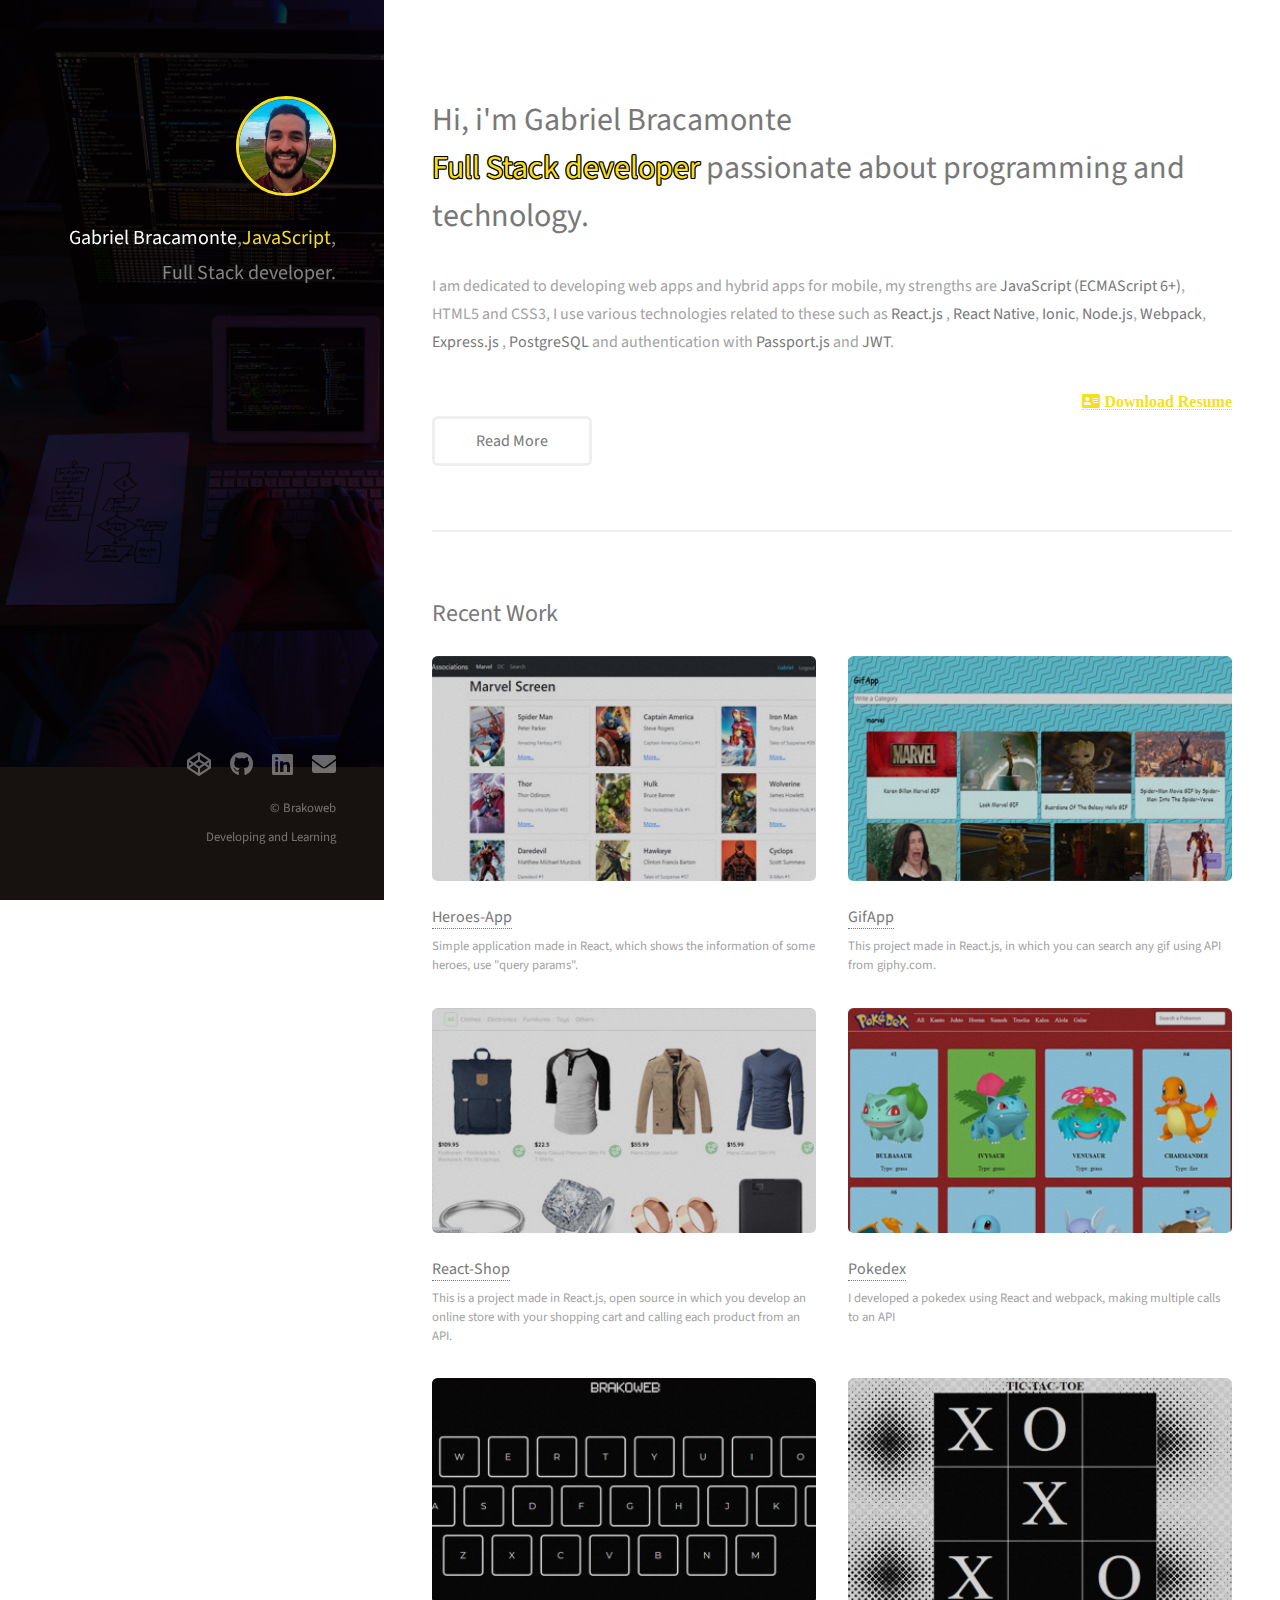
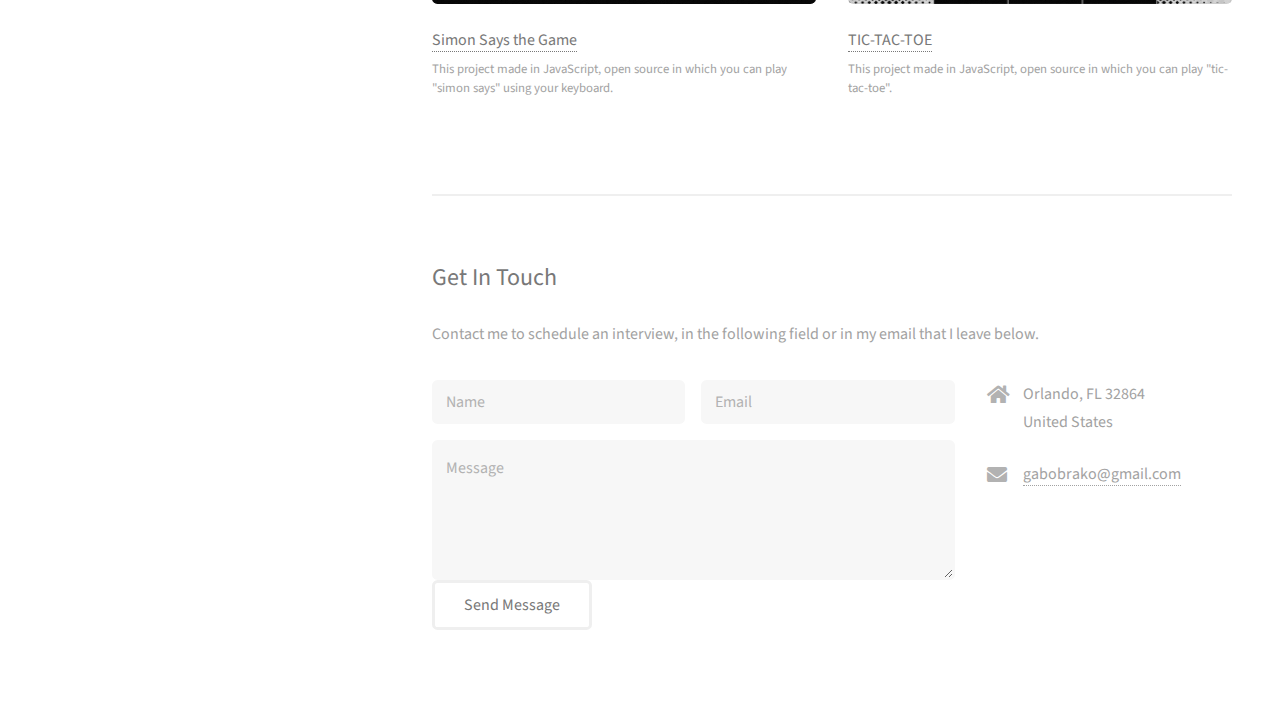
==== commit 7b22c60d: "simplify code" ====
--- a/index.html
+++ b/index.html
@@ -15,7 +15,7 @@
     <header id="header" style="background-position: left 0px">
       <div class="inner">
         <a href="https://brakoweb.com/#header" class="image avatar"
-          ><img src="./images/avatar.jpg" alt=""
+          ><img src="./images/avatar.jpg" alt="profile picture"
         /></a>
         <h1>
           <strong>Gabriel Bracamonte</strong>,<br /><strong class="yellow"
@@ -95,7 +95,7 @@
             href="https://brakoweb.com/assets/certificates/Gabriel-Bracamonte-Frontend-Developer-CV.pdf"
             target="_blank"
             class="fas fa-address-card"
-            ><span> Download Curriculum Vitae</span></a
+            ><span> Download Resume</span></a
           >
         </div>
 
@@ -362,10 +362,6 @@
                 Orlando, FL 32864<br />
                 United States
               </li>
-              <!--<li>
-										<h3 class="icon solid fa-mobile-alt"><span class="label">Phone</span></h3>
-										000-000-0000
-									</li>-->
               <li>
                 <h3 class="icon solid fa-envelope">
                   <span class="label">Email</span>
@@ -378,132 +374,6 @@
       </section>
     </div>
 
-    <!-- Footer -->
-
-    <!-- Scripts -->
-    <script>
-      const $form = document.querySelector("#form");
-      const $buttonMailto = document.querySelector("#trucazo");
-
-      $form.addEventListener("submit", handleSubmit);
-
-      function handleSubmit(event) {
-        event.preventDefault();
-        const form = new FormData(this);
-        $buttonMailto.setAttribute(
-          "href",
-          `mailto:gabobrako@gmail.com?subject=nombre ${form.get(
-            "name"
-          )}  correo ${form.get("email")}&body=${form.get("message")}`
-        );
-        $buttonMailto.click();
-      }
-    </script>
-    <script src="./assets/js/jquery.min.js"></script>
-    <script src="./assets/js/jquery.poptrox.min.js"></script>
-    <script src="./assets/js/browser.min.js"></script>
-    <script src="./assets/js/breakpoints.min.js"></script>
-    <script src="./assets/js/util.js"></script>
-    <script src="./assets/js/main.js"></script>
     <script src="./assets/js/brakoweb.js"></script>
-
-    <div
-      class="poptrox-overlay"
-      style="
-        position: fixed;
-        left: 0px;
-        top: 0px;
-        z-index: 1000;
-        width: 100%;
-        height: 100%;
-        text-align: center;
-        cursor: pointer;
-        display: none;
-      "
-    >
-      <div
-        style="display: inline-block; height: 100%; vertical-align: middle"
-      ></div>
-      <div
-        style="
-          position: absolute;
-          left: 0;
-          top: 0;
-          width: 100%;
-          height: 100%;
-          background: #2c2c2c;
-          opacity: 0.85;
-          filter: alpha(opacity=85);
-        "
-      ></div>
-      <div
-        class="poptrox-popup"
-        style="
-          display: none;
-          vertical-align: middle;
-          position: relative;
-          z-index: 1;
-          cursor: auto;
-          min-width: 200px;
-          min-height: 100px;
-        "
-      >
-        <div class="loader" style="display: none"></div>
-        <div class="pic" style="display: none"></div>
-        <div class="caption" style="display: none"></div>
-        <span class="closer" style="cursor: pointer; display: none"></span>
-        <div class="nav-previous" style="display: none"></div>
-        <div class="nav-next" style="display: none"></div>
-      </div>
-    </div>
-    <div
-      class="poptrox-overlay"
-      style="
-        position: fixed;
-        left: 0px;
-        top: 0px;
-        z-index: 1000;
-        width: 100%;
-        height: 100%;
-        text-align: center;
-        cursor: pointer;
-        display: none;
-      "
-    >
-      <div
-        style="display: inline-block; height: 100%; vertical-align: middle"
-      ></div>
-      <div
-        style="
-          position: absolute;
-          left: 0;
-          top: 0;
-          width: 100%;
-          height: 100%;
-          background: #2c2c2c;
-          opacity: 0.85;
-          filter: alpha(opacity=85);
-        "
-      ></div>
-      <div
-        class="poptrox-popup"
-        style="
-          display: none;
-          vertical-align: middle;
-          position: relative;
-          z-index: 1;
-          cursor: auto;
-          min-width: 200px;
-          min-height: 100px;
-        "
-      >
-        <div class="loader" style="display: none"></div>
-        <div class="pic" style="display: none"></div>
-        <div class="caption" style="display: none"></div>
-        <span class="closer" style="cursor: pointer; display: none"></span>
-        <div class="nav-previous" style="display: none"></div>
-        <div class="nav-next" style="display: none"></div>
-      </div>
-    </div>
   </body>
 </html>
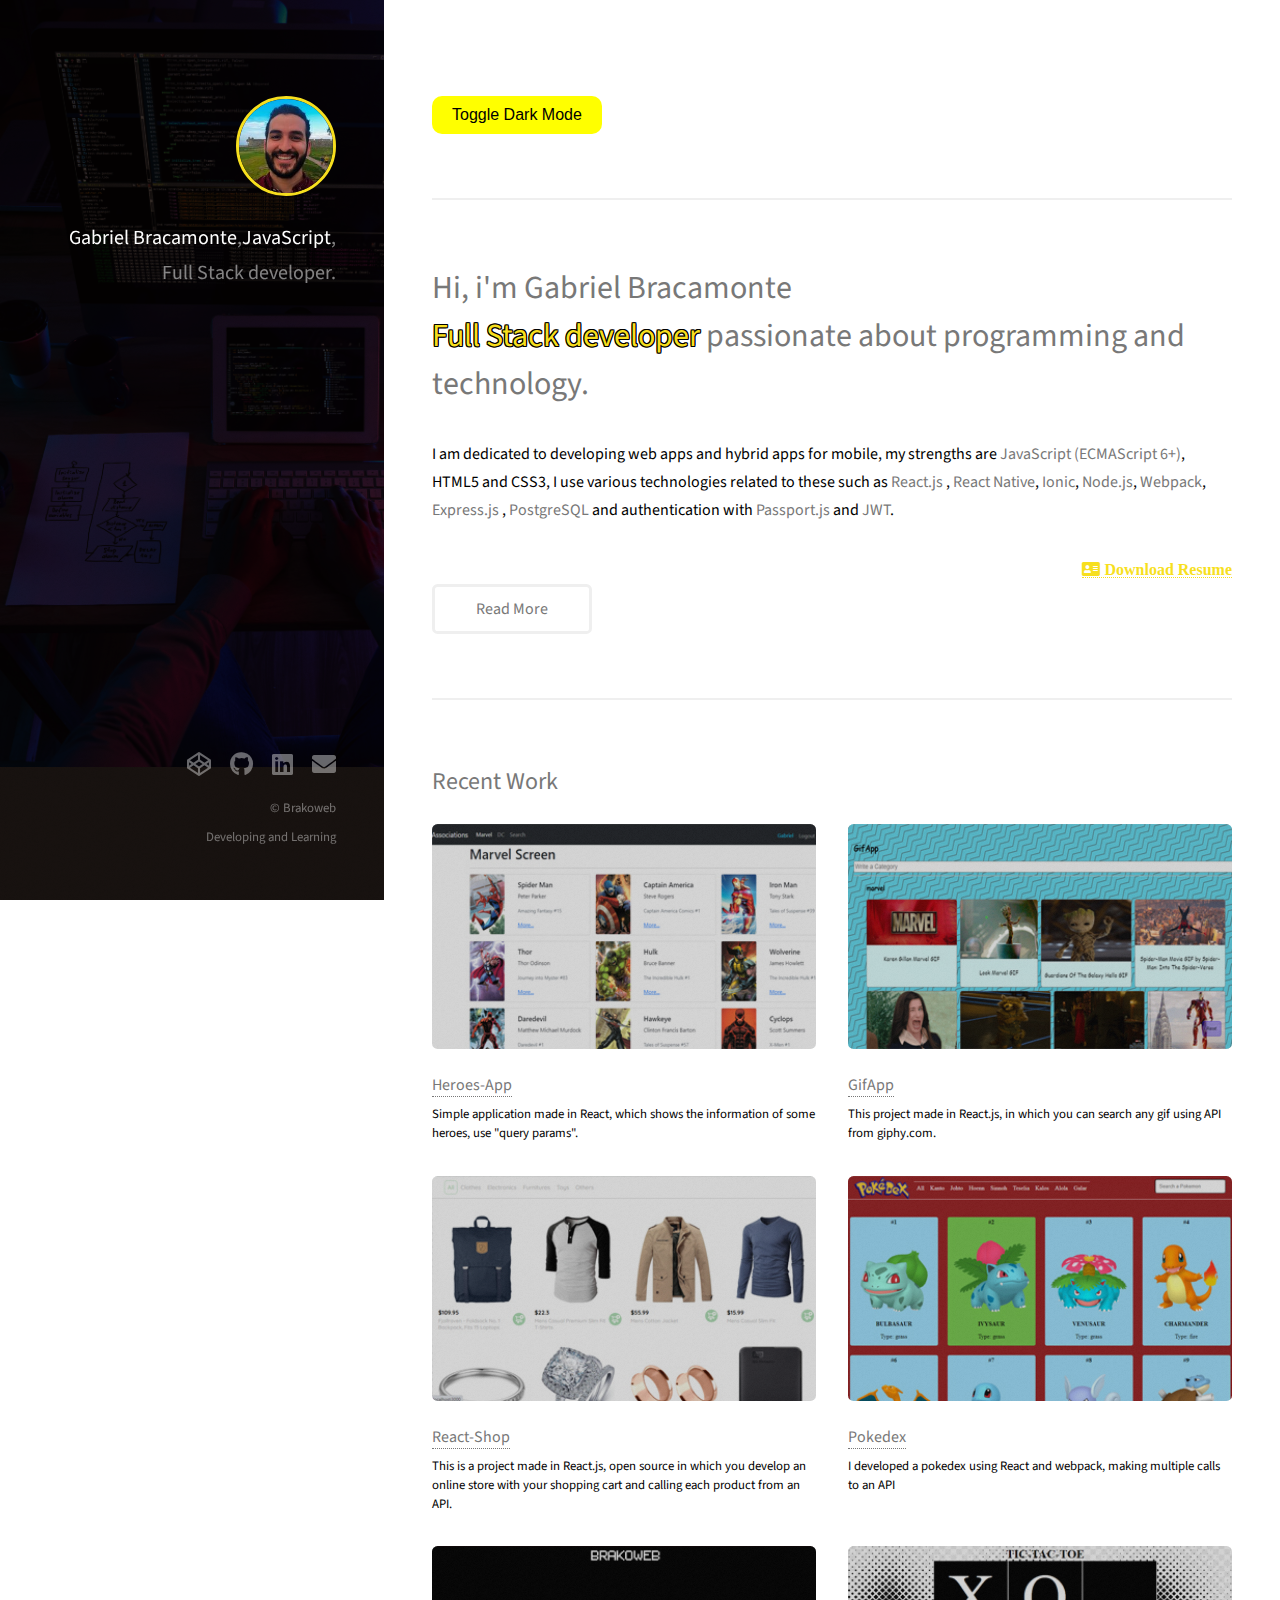
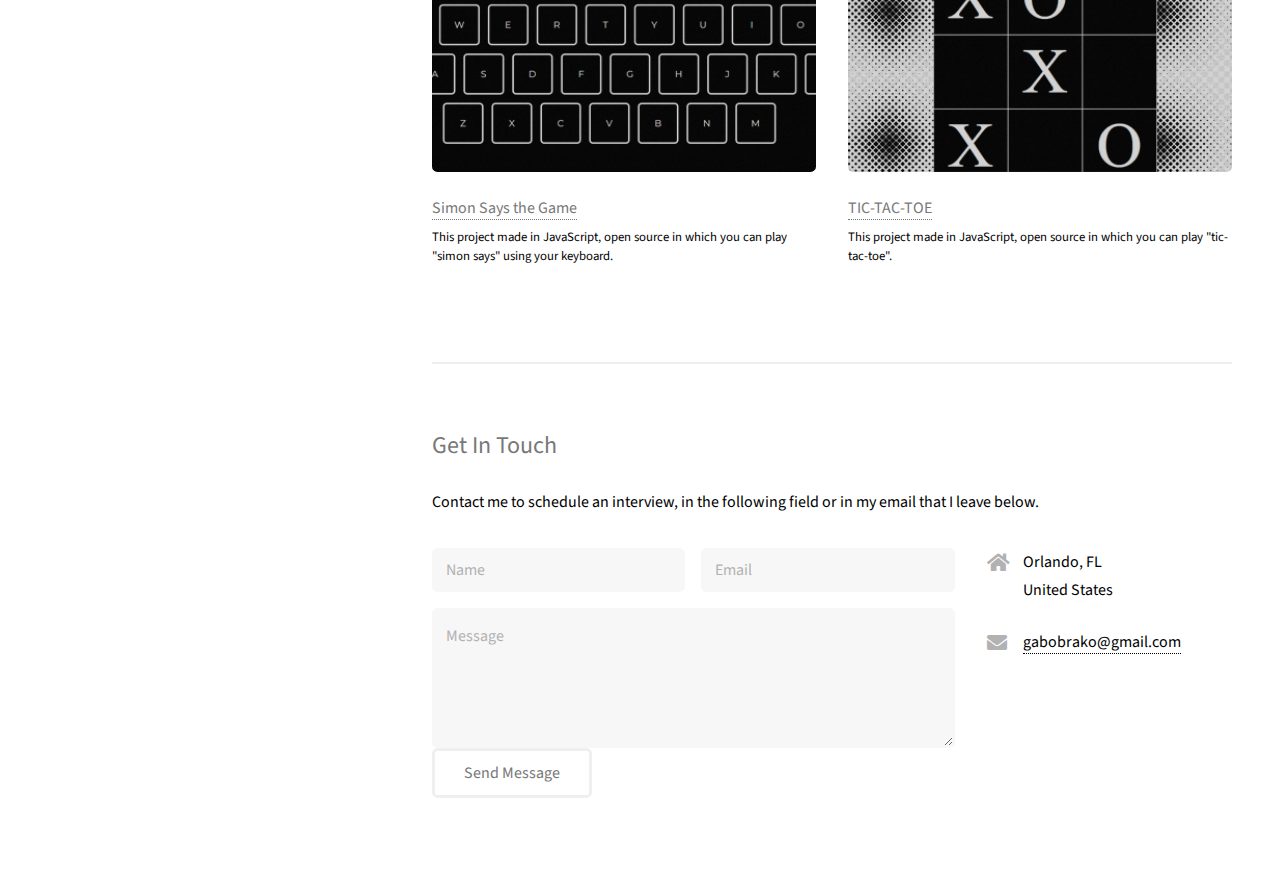
==== commit 4746fcea: "adding dark/light mode and some styles" ====
--- a/index.html
+++ b/index.html
@@ -70,6 +70,17 @@
 
     <!-- Main -->
     <div id="main">
+      <!DOCTYPE html>
+      <html>
+        <head>
+          <!-- Resto de las etiquetas head -->
+        </head>
+        <body>
+          <button id="dark-mode-toggle">Toggle Dark Mode</button>
+          <!-- Resto del contenido de tu sitio web -->
+        </body>
+      </html>
+
       <!-- One -->
       <section id="one">
         <header class="major">
@@ -224,7 +235,10 @@
         <h2>Recent Work</h2>
         <div class="row">
           <article class="col-6 col-12-xsmall work-item">
-            <a class="image fit thumb" style="cursor: pointer; outline: 0px"
+            <a
+              href="https://brakoweb-heroesapp.netlify.app/"
+              target="_blank"
+              class="image fit thumb"
               ><img src="./images/thumbs/06.jpg" alt=""
             /></a>
             <h3>
@@ -238,7 +252,10 @@
             </p>
           </article>
           <article class="col-6 col-12-xsmall work-item">
-            <a class="image fit thumb" style="cursor: pointer; outline: 0px"
+            <a
+              href="https://brakoweb-gifapp.netlify.app/"
+              target="_blank"
+              class="image fit thumb"
               ><img src="./images/thumbs/05.jpg" alt=""
             /></a>
             <h3>
@@ -252,7 +269,10 @@
             </p>
           </article>
           <article class="col-6 col-12-xsmall work-item">
-            <a class="image fit thumb" style="cursor: pointer; outline: 0px"
+            <a
+              href="https://brakoweb-shop.netlify.app/"
+              target="_blank"
+              class="image fit thumb"
               ><img src="./images/thumbs/01.jpg" alt=""
             /></a>
             <h3>
@@ -267,7 +287,10 @@
             </p>
           </article>
           <article class="col-6 col-12-xsmall work-item">
-            <a class="image fit thumb" style="cursor: pointer; outline: 0px"
+            <a
+              href="https://brakoweb-pokedex.netlify.app/"
+              target="_blank"
+              class="image fit thumb"
               ><img src="./images/thumbs/02.jpg" alt=""
             /></a>
             <h3>
@@ -281,7 +304,10 @@
             </p>
           </article>
           <article class="col-6 col-12-xsmall work-item">
-            <a class="image fit thumb" style="cursor: pointer; outline: 0px"
+            <a
+              href="https://brakoweb-simonsays.netlify.app/"
+              target="_blank"
+              class="image fit thumb"
               ><img src="./images/thumbs/03.jpg" alt=""
             /></a>
             <h3>
@@ -295,7 +321,10 @@
             </p>
           </article>
           <article class="col-6 col-12-xsmall work-item">
-            <a class="image fit thumb" style="cursor: pointer; outline: 0px"
+            <a
+              href="https://brakoweb-tictactoe.netlify.app/"
+              target="_blank"
+              class="image fit thumb"
               ><img src="./images/thumbs/04.jpg" alt=""
             /></a>
             <h3>
@@ -359,7 +388,7 @@
                   <span class="label">Address</span>
                 </h3>
 
-                Orlando, FL 32864<br />
+                Orlando, FL<br />
                 United States
               </li>
               <li>
--- a/assets/css/main.css
+++ b/assets/css/main.css
@@ -1,3232 +1,1451 @@
 @import url("fontawesome-all.min.css");
 @import url("https://fonts.googleapis.com/css?family=Source+Sans+Pro:400,400italic");
 
-html, body, div, span, applet, object,
-iframe, h1, h2, h3, h4, h5, h6, p, blockquote,
-pre, a, abbr, acronym, address, big, cite,
-code, del, dfn, em, img, ins, kbd, q, s, samp,
-small, strike, strong, sub, sup, tt, var, b,
-u, i, center, dl, dt, dd, ol, ul, li, fieldset,
-form, label, legend, table, caption, tbody,
-tfoot, thead, tr, th, td, article, aside,
-canvas, details, embed, figure, figcaption,
-footer, header, hgroup, menu, nav, output, ruby,
-section, summary, time, mark, audio, video {
-	margin: 0;
-	padding: 0;
-	border: 0;
-	font-size: 100%;
-	font: inherit;
-	vertical-align: baseline;}
-
-article, aside, details, figcaption, figure,
-footer, header, hgroup, menu, nav, section {
-	display: block;}
+html,
+body,
+div,
+span,
+h1,
+h2,
+h3,
+p,
+a,
+img,
+strong,
+b,
+i,
+ul,
+li,
+form,
+label,
+article,
+footer,
+header,
+section {
+  margin: 0;
+  padding: 0;
+  border: 0;
+  font-size: 100%;
+  font: inherit;
+  vertical-align: baseline;
+}
+
+article,
+footer,
+header,
+section {
+  display: block;
+}
 
 body {
-	line-height: 1;
-}
-
-ol, ul {
-	list-style: none;
-}
-
-blockquote, q {
-	quotes: none;
-}
-
-	blockquote:before, blockquote:after, q:before, q:after {
-		content: '';
-		content: none;
-	}
-
-table {
-	border-collapse: collapse;
-	border-spacing: 0;
+  line-height: 1;
+}
+
+ul {
+  list-style: none;
 }
 
 body {
-	-webkit-text-size-adjust: none;
-}
-
-mark {
-	background-color: transparent;
-	color: inherit;
+  -webkit-text-size-adjust: none;
 }
 
 input::-moz-focus-inner {
-	border: 0;
-	padding: 0;
-}
-
-input, select, textarea {
-	-moz-appearance: none;
-	-webkit-appearance: none;
-	-ms-appearance: none;
-	appearance: none;
+  border: 0;
+  padding: 0;
+}
+
+input,
+textarea {
+  -moz-appearance: none;
+  -webkit-appearance: none;
+  -ms-appearance: none;
+  appearance: none;
 }
 
 /* Basic */
 
-	html {
-		box-sizing: border-box;
-	}
-
-	*, *:before, *:after {
-		box-sizing: inherit;
-	}
-
-	body {
-		background: #fff;
-	}
-
-		body.is-preload *, body.is-preload *:before, body.is-preload *:after {
-			-moz-animation: none !important;
-			-webkit-animation: none !important;
-			-ms-animation: none !important;
-			animation: none !important;
-			-moz-transition: none !important;
-			-webkit-transition: none !important;
-			-ms-transition: none !important;
-			transition: none !important;
-		}
-
-	body, input, select, textarea {
-		color: #a2a2a2;
-		font-family: "Source Sans Pro", Helvetica, sans-serif;
-		font-size: 16pt;
-		font-weight: 400;
-		line-height: 1.75em;
-	}
-
-	a {
-		-moz-transition: color 0.2s ease-in-out, border-color 0.2s ease-in-out;
-		-webkit-transition: color 0.2s ease-in-out, border-color 0.2s ease-in-out;
-		-ms-transition: color 0.2s ease-in-out, border-color 0.2s ease-in-out;
-		transition: color 0.2s ease-in-out, border-color 0.2s ease-in-out;
-		border-bottom: dotted 1px;
-		color: #F7DF1E;
-		text-decoration: none;
-	}
-
-		a:hover {
-			border-bottom-color: transparent;
-			color: #F7DF1E !important;
-			text-decoration: none;
-		}
-
-	strong, b {
-		color: #787878;
-		font-weight: 400;
-	}
-
-	em, i {
-		font-style: italic;
-	}
-
-	p {
-		margin: 0 0 2em 0;
-	}
-
-	h1, h2, h3, h4, h5, h6 {
-		color: #787878;
-		font-weight: 400;
-		line-height: 1em;
-		margin: 0 0 1em 0;
-	}
-
-		h1 a, h2 a, h3 a, h4 a, h5 a, h6 a {
-			color: inherit;
-			text-decoration: none;
-		}
-
-	h1 {
-		font-size: 2em;
-		line-height: 1.5em;
-	}
-
-	h2 {
-		font-size: 1.5em;
-		line-height: 1.5em;
-	}
-
-	h3 {
-		font-size: 1.25em;
-		line-height: 1.5em;
-	}
-
-	h4 {
-		font-size: 1.1em;
-		line-height: 1.5em;
-	}
-
-	h5 {
-		font-size: 0.9em;
-		line-height: 1.5em;
-	}
-
-	h6 {
-		font-size: 0.7em;
-		line-height: 1.5em;
-	}
-
-	sub {
-		font-size: 0.8em;
-		position: relative;
-		top: 0.5em;
-	}
-
-	sup {
-		font-size: 0.8em;
-		position: relative;
-		top: -0.5em;
-	}
-
-	hr {
-		border: 0;
-		border-bottom: solid 2px #efefef;
-		margin: 2em 0;
-	}
-
-		hr.major {
-			margin: 3em 0;
-		}
-
-	blockquote {
-		border-left: solid 6px #efefef;
-		font-style: italic;
-		margin: 0 0 2em 0;
-		padding: 0.5em 0 0.5em 1.5em;
-	}
-
-	code {
-		background: #f7f7f7;
-		border-radius: 0.35em;
-		border: solid 2px #efefef;
-		font-family: "Courier New", monospace;
-		font-size: 0.9em;
-		margin: 0 0.25em;
-		padding: 0.25em 0.65em;
-	}
-
-	pre {
-		-webkit-overflow-scrolling: touch;
-		font-family: "Courier New", monospace;
-		font-size: 0.9em;
-		margin: 0 0 2em 0;
-	}
-
-		pre code {
-			display: block;
-			line-height: 1.75em;
-			padding: 1em 1.5em;
-			overflow-x: auto;
-		}
-
-	.align-left {
-		text-align: left;
-	}
-
-	.align-center {
-		text-align: center;
-	}
-
-	.align-right {
-		text-align: right;
-	}
+html {
+  box-sizing: border-box;
+}
+
+*,
+*:before,
+*:after {
+  box-sizing: inherit;
+}
+
+body {
+  background: #fff;
+}
+
+body,
+input,
+textarea {
+  color: #a2a2a2;
+  font-family: "Source Sans Pro", Helvetica, sans-serif;
+  font-size: 16pt;
+  font-weight: 400;
+  line-height: 1.75em;
+}
+
+a {
+  -moz-transition: color 0.2s ease-in-out, border-color 0.2s ease-in-out;
+  -webkit-transition: color 0.2s ease-in-out, border-color 0.2s ease-in-out;
+  -ms-transition: color 0.2s ease-in-out, border-color 0.2s ease-in-out;
+  transition: color 0.2s ease-in-out, border-color 0.2s ease-in-out;
+  border-bottom: dotted 1px;
+  color: #f7df1e;
+  text-decoration: none;
+}
+
+a:hover {
+  border-bottom-color: transparent;
+  color: #f7df1e !important;
+  text-decoration: none;
+}
+
+strong,
+b {
+  color: #787878;
+  font-weight: 400;
+}
+
+i {
+  font-style: italic;
+}
+
+p {
+  margin: 0 0 2em 0;
+}
+
+h1,
+h2,
+h3 {
+  color: #787878;
+  font-weight: 400;
+  line-height: 1em;
+  margin: 0 0 1em 0;
+}
+
+h1 a,
+h2 a,
+h3 a {
+  color: inherit;
+  text-decoration: none;
+}
+
+h1 {
+  font-size: 2em;
+  line-height: 1.5em;
+}
+
+h2 {
+  font-size: 1.5em;
+  line-height: 1.5em;
+}
+
+h3 {
+  font-size: 1.25em;
+  line-height: 1.5em;
+}
 
 /* Container */
 
-	.container {
-		margin: 0 auto;
-		max-width: calc(100% - 4em);
-		width: 100%;
-	}
-
-		.container.xsmall {
-			width: 25%;
-		}
-
-		.container.small {
-			width: 50%;
-		}
-
-		.container.medium {
-			width: 75%;
-		}
-
-		.container.large {
-			width: 125%;
-		}
-
-		.container.xlarge {
-			width: 150%;
-		}
-
-		.container.max {
-			width: 100%;
-		}
-
-		@media screen and (max-width: 980px) {
-
-			.container {
-				width: 100% !important;
-				max-width: 100% !important;
-			}
-
-		}
-
-		@media screen and (max-width: 480px) {
-
-			.container {
-				max-width: calc(100% - 3em);
-			}
-
-		}
-
 /* Row */
 
-	.row {
-		display: flex;
-		flex-wrap: wrap;
-		box-sizing: border-box;
-		align-items: stretch;
-	}
-
-		.row > * {
-			box-sizing: border-box;
-		}
-
-		.row.gtr-uniform > * > :last-child {
-			margin-bottom: 0;
-		}
-
-		.row.aln-left {
-			justify-content: flex-start;
-		}
-
-		.row.aln-center {
-			justify-content: center;
-		}
-
-		.row.aln-right {
-			justify-content: flex-end;
-		}
-
-		.row.aln-top {
-			align-items: flex-start;
-		}
-
-		.row.aln-middle {
-			align-items: center;
-		}
-
-		.row.aln-bottom {
-			align-items: flex-end;
-		}
-
-		.row > .imp {
-			order: -1;
-		}
-
-		.row > .col-1 {
-			width: 8.33333%;
-		}
-
-		.row > .off-1 {
-			margin-left: 8.33333%;
-		}
-
-		.row > .col-2 {
-			width: 16.66667%;
-		}
-
-		.row > .off-2 {
-			margin-left: 16.66667%;
-		}
-
-		.row > .col-3 {
-			width: 25%;
-		}
-
-		.row > .off-3 {
-			margin-left: 25%;
-		}
-
-		.row > .col-4 {
-			width: 33.33333%;
-		}
-
-		.row > .off-4 {
-			margin-left: 33.33333%;
-		}
-
-		.row > .col-5 {
-			width: 41.66667%;
-		}
-
-		.row > .off-5 {
-			margin-left: 41.66667%;
-		}
-
-		.row > .col-6 {
-			width: 50%;
-		}
-
-		.row > .off-6 {
-			margin-left: 50%;
-		}
-
-		.row > .col-7 {
-			width: 58.33333%;
-		}
-
-		.row > .off-7 {
-			margin-left: 58.33333%;
-		}
-
-		.row > .col-8 {
-			width: 66.66667%;
-		}
-
-		.row > .off-8 {
-			margin-left: 66.66667%;
-		}
-
-		.row > .col-9 {
-			width: 75%;
-		}
-
-		.row > .off-9 {
-			margin-left: 75%;
-		}
-
-		.row > .col-10 {
-			width: 83.33333%;
-		}
-
-		.row > .off-10 {
-			margin-left: 83.33333%;
-		}
-
-		.row > .col-11 {
-			width: 91.66667%;
-		}
-
-		.row > .off-11 {
-			margin-left: 91.66667%;
-		}
-
-		.row > .col-12 {
-			width: 100%;
-		}
-
-		.row > .off-12 {
-			margin-left: 100%;
-		}
-
-		.row.gtr-0 {
-			margin-top: 0;
-			margin-left: 0em;
-		}
-
-			.row.gtr-0 > * {
-				padding: 0 0 0 0em;
-			}
-
-			.row.gtr-0.gtr-uniform {
-				margin-top: 0em;
-			}
-
-				.row.gtr-0.gtr-uniform > * {
-					padding-top: 0em;
-				}
-
-		.row.gtr-25 {
-			margin-top: 0;
-			margin-left: -0.625em;
-		}
-
-			.row.gtr-25 > * {
-				padding: 0 0 0 0.625em;
-			}
-
-			.row.gtr-25.gtr-uniform {
-				margin-top: -0.625em;
-			}
-
-				.row.gtr-25.gtr-uniform > * {
-					padding-top: 0.625em;
-				}
-
-		.row.gtr-50 {
-			margin-top: 0;
-			margin-left: -1.25em;
-		}
-
-			.row.gtr-50 > * {
-				padding: 0 0 0 1.25em;
-			}
-
-			.row.gtr-50.gtr-uniform {
-				margin-top: -1.25em;
-			}
-
-				.row.gtr-50.gtr-uniform > * {
-					padding-top: 1.25em;
-				}
-
-		.row {
-			margin-top: 0;
-			margin-left: -2.5em;
-		}
-
-			.row > * {
-				padding: 0 0 0 2.5em;
-			}
-
-			.row.gtr-uniform {
-				margin-top: -2.5em;
-			}
-
-				.row.gtr-uniform > * {
-					padding-top: 2.5em;
-				}
-
-		.row.gtr-150 {
-			margin-top: 0;
-			margin-left: -3.75em;
-		}
-
-			.row.gtr-150 > * {
-				padding: 0 0 0 3.75em;
-			}
-
-			.row.gtr-150.gtr-uniform {
-				margin-top: -3.75em;
-			}
-
-				.row.gtr-150.gtr-uniform > * {
-					padding-top: 3.75em;
-				}
-
-		.row.gtr-200 {
-			margin-top: 0;
-			margin-left: -5em;
-		}
-
-			.row.gtr-200 > * {
-				padding: 0 0 0 5em;
-			}
-
-			.row.gtr-200.gtr-uniform {
-				margin-top: -5em;
-			}
-
-				.row.gtr-200.gtr-uniform > * {
-					padding-top: 5em;
-				}
-
-		@media screen and (max-width: 1800px) {
-
-			.row {
-				display: flex;
-				flex-wrap: wrap;
-				box-sizing: border-box;
-				align-items: stretch;
-			}
-
-				.row > * {
-					box-sizing: border-box;
-				}
-
-				.row.gtr-uniform > * > :last-child {
-					margin-bottom: 0;
-				}
-
-				.row.aln-left {
-					justify-content: flex-start;
-				}
-
-				.row.aln-center {
-					justify-content: center;
-				}
-
-				.row.aln-right {
-					justify-content: flex-end;
-				}
-
-				.row.aln-top {
-					align-items: flex-start;
-				}
-
-				.row.aln-middle {
-					align-items: center;
-				}
-
-				.row.aln-bottom {
-					align-items: flex-end;
-				}
-
-				.row > .imp-xlarge {
-					order: -1;
-				}
-
-				.row > .col-1-xlarge {
-					width: 8.33333%;
-				}
-
-				.row > .off-1-xlarge {
-					margin-left: 8.33333%;
-				}
-
-				.row > .col-2-xlarge {
-					width: 16.66667%;
-				}
-
-				.row > .off-2-xlarge {
-					margin-left: 16.66667%;
-				}
-
-				.row > .col-3-xlarge {
-					width: 25%;
-				}
-
-				.row > .off-3-xlarge {
-					margin-left: 25%;
-				}
-
-				.row > .col-4-xlarge {
-					width: 33.33333%;
-				}
-
-				.row > .off-4-xlarge {
-					margin-left: 33.33333%;
-				}
-
-				.row > .col-5-xlarge {
-					width: 41.66667%;
-				}
-
-				.row > .off-5-xlarge {
-					margin-left: 41.66667%;
-				}
-
-				.row > .col-6-xlarge {
-					width: 50%;
-				}
-
-				.row > .off-6-xlarge {
-					margin-left: 50%;
-				}
-
-				.row > .col-7-xlarge {
-					width: 58.33333%;
-				}
-
-				.row > .off-7-xlarge {
-					margin-left: 58.33333%;
-				}
-
-				.row > .col-8-xlarge {
-					width: 66.66667%;
-				}
-
-				.row > .off-8-xlarge {
-					margin-left: 66.66667%;
-				}
-
-				.row > .col-9-xlarge {
-					width: 75%;
-				}
-
-				.row > .off-9-xlarge {
-					margin-left: 75%;
-				}
-
-				.row > .col-10-xlarge {
-					width: 83.33333%;
-				}
-
-				.row > .off-10-xlarge {
-					margin-left: 83.33333%;
-				}
-
-				.row > .col-11-xlarge {
-					width: 91.66667%;
-				}
-
-				.row > .off-11-xlarge {
-					margin-left: 91.66667%;
-				}
-
-				.row > .col-12-xlarge {
-					width: 100%;
-				}
-
-				.row > .off-12-xlarge {
-					margin-left: 100%;
-				}
-
-				.row.gtr-0 {
-					margin-top: 0;
-					margin-left: 0em;
-				}
-
-					.row.gtr-0 > * {
-						padding: 0 0 0 0em;
-					}
-
-					.row.gtr-0.gtr-uniform {
-						margin-top: 0em;
-					}
-
-						.row.gtr-0.gtr-uniform > * {
-							padding-top: 0em;
-						}
-
-				.row.gtr-25 {
-					margin-top: 0;
-					margin-left: -0.625em;
-				}
-
-					.row.gtr-25 > * {
-						padding: 0 0 0 0.625em;
-					}
-
-					.row.gtr-25.gtr-uniform {
-						margin-top: -0.625em;
-					}
-
-						.row.gtr-25.gtr-uniform > * {
-							padding-top: 0.625em;
-						}
-
-				.row.gtr-50 {
-					margin-top: 0;
-					margin-left: -1.25em;
-				}
-
-					.row.gtr-50 > * {
-						padding: 0 0 0 1.25em;
-					}
-
-					.row.gtr-50.gtr-uniform {
-						margin-top: -1.25em;
-					}
-
-						.row.gtr-50.gtr-uniform > * {
-							padding-top: 1.25em;
-						}
-
-				.row {
-					margin-top: 0;
-					margin-left: -2.5em;
-				}
-
-					.row > * {
-						padding: 0 0 0 2.5em;
-					}
-
-					.row.gtr-uniform {
-						margin-top: -2.5em;
-					}
-
-						.row.gtr-uniform > * {
-							padding-top: 2.5em;
-						}
-
-				.row.gtr-150 {
-					margin-top: 0;
-					margin-left: -3.75em;
-				}
-
-					.row.gtr-150 > * {
-						padding: 0 0 0 3.75em;
-					}
-
-					.row.gtr-150.gtr-uniform {
-						margin-top: -3.75em;
-					}
-
-						.row.gtr-150.gtr-uniform > * {
-							padding-top: 3.75em;
-						}
-
-				.row.gtr-200 {
-					margin-top: 0;
-					margin-left: -5em;
-				}
-
-					.row.gtr-200 > * {
-						padding: 0 0 0 5em;
-					}
-
-					.row.gtr-200.gtr-uniform {
-						margin-top: -5em;
-					}
-
-						.row.gtr-200.gtr-uniform > * {
-							padding-top: 5em;
-						}
-
-		}
-
-		@media screen and (max-width: 1280px) {
-
-			.row {
-				display: flex;
-				flex-wrap: wrap;
-				box-sizing: border-box;
-				align-items: stretch;
-			}
-
-				.row > * {
-					box-sizing: border-box;
-				}
-
-				.row.gtr-uniform > * > :last-child {
-					margin-bottom: 0;
-				}
-
-				.row.aln-left {
-					justify-content: flex-start;
-				}
-
-				.row.aln-center {
-					justify-content: center;
-				}
-
-				.row.aln-right {
-					justify-content: flex-end;
-				}
-
-				.row.aln-top {
-					align-items: flex-start;
-				}
-
-				.row.aln-middle {
-					align-items: center;
-				}
-
-				.row.aln-bottom {
-					align-items: flex-end;
-				}
-
-				.row > .imp-large {
-					order: -1;
-				}
-
-				.row > .col-1-large {
-					width: 8.33333%;
-				}
-
-				.row > .off-1-large {
-					margin-left: 8.33333%;
-				}
-
-				.row > .col-2-large {
-					width: 16.66667%;
-				}
-
-				.row > .off-2-large {
-					margin-left: 16.66667%;
-				}
-
-				.row > .col-3-large {
-					width: 25%;
-				}
-
-				.row > .off-3-large {
-					margin-left: 25%;
-				}
-
-				.row > .col-4-large {
-					width: 33.33333%;
-				}
-
-				.row > .off-4-large {
-					margin-left: 33.33333%;
-				}
-
-				.row > .col-5-large {
-					width: 41.66667%;
-				}
-
-				.row > .off-5-large {
-					margin-left: 41.66667%;
-				}
-
-				.row > .col-6-large {
-					width: 50%;
-				}
-
-				.row > .off-6-large {
-					margin-left: 50%;
-				}
-
-				.row > .col-7-large {
-					width: 58.33333%;
-				}
-
-				.row > .off-7-large {
-					margin-left: 58.33333%;
-				}
-
-				.row > .col-8-large {
-					width: 66.66667%;
-				}
-
-				.row > .off-8-large {
-					margin-left: 66.66667%;
-				}
-
-				.row > .col-9-large {
-					width: 75%;
-				}
-
-				.row > .off-9-large {
-					margin-left: 75%;
-				}
-
-				.row > .col-10-large {
-					width: 83.33333%;
-				}
-
-				.row > .off-10-large {
-					margin-left: 83.33333%;
-				}
-
-				.row > .col-11-large {
-					width: 91.66667%;
-				}
-
-				.row > .off-11-large {
-					margin-left: 91.66667%;
-				}
-
-				.row > .col-12-large {
-					width: 100%;
-				}
-
-				.row > .off-12-large {
-					margin-left: 100%;
-				}
-
-				.row.gtr-0 {
-					margin-top: 0;
-					margin-left: 0em;
-				}
-
-					.row.gtr-0 > * {
-						padding: 0 0 0 0em;
-					}
-
-					.row.gtr-0.gtr-uniform {
-						margin-top: 0em;
-					}
-
-						.row.gtr-0.gtr-uniform > * {
-							padding-top: 0em;
-						}
-
-				.row.gtr-25 {
-					margin-top: 0;
-					margin-left: -0.5em;
-				}
-
-					.row.gtr-25 > * {
-						padding: 0 0 0 0.5em;
-					}
-
-					.row.gtr-25.gtr-uniform {
-						margin-top: -0.5em;
-					}
-
-						.row.gtr-25.gtr-uniform > * {
-							padding-top: 0.5em;
-						}
-
-				.row.gtr-50 {
-					margin-top: 0;
-					margin-left: -1em;
-				}
-
-					.row.gtr-50 > * {
-						padding: 0 0 0 1em;
-					}
-
-					.row.gtr-50.gtr-uniform {
-						margin-top: -1em;
-					}
-
-						.row.gtr-50.gtr-uniform > * {
-							padding-top: 1em;
-						}
-
-				.row {
-					margin-top: 0;
-					margin-left: -2em;
-				}
-
-					.row > * {
-						padding: 0 0 0 2em;
-					}
-
-					.row.gtr-uniform {
-						margin-top: -2em;
-					}
-
-						.row.gtr-uniform > * {
-							padding-top: 2em;
-						}
-
-				.row.gtr-150 {
-					margin-top: 0;
-					margin-left: -3em;
-				}
-
-					.row.gtr-150 > * {
-						padding: 0 0 0 3em;
-					}
-
-					.row.gtr-150.gtr-uniform {
-						margin-top: -3em;
-					}
-
-						.row.gtr-150.gtr-uniform > * {
-							padding-top: 3em;
-						}
-
-				.row.gtr-200 {
-					margin-top: 0;
-					margin-left: -4em;
-				}
-
-					.row.gtr-200 > * {
-						padding: 0 0 0 4em;
-					}
-
-					.row.gtr-200.gtr-uniform {
-						margin-top: -4em;
-					}
-
-						.row.gtr-200.gtr-uniform > * {
-							padding-top: 4em;
-						}
-
-		}
-
-		@media screen and (max-width: 980px) {
-
-			.row {
-				display: flex;
-				flex-wrap: wrap;
-				box-sizing: border-box;
-				align-items: stretch;
-			}
-
-				.row > * {
-					box-sizing: border-box;
-				}
-
-				.row.gtr-uniform > * > :last-child {
-					margin-bottom: 0;
-				}
-
-				.row.aln-left {
-					justify-content: flex-start;
-				}
-
-				.row.aln-center {
-					justify-content: center;
-				}
-
-				.row.aln-right {
-					justify-content: flex-end;
-				}
-
-				.row.aln-top {
-					align-items: flex-start;
-				}
-
-				.row.aln-middle {
-					align-items: center;
-				}
-
-				.row.aln-bottom {
-					align-items: flex-end;
-				}
-
-				.row > .imp-medium {
-					order: -1;
-				}
-
-				.row > .col-1-medium {
-					width: 8.33333%;
-				}
-
-				.row > .off-1-medium {
-					margin-left: 8.33333%;
-				}
-
-				.row > .col-2-medium {
-					width: 16.66667%;
-				}
-
-				.row > .off-2-medium {
-					margin-left: 16.66667%;
-				}
-
-				.row > .col-3-medium {
-					width: 25%;
-				}
-
-				.row > .off-3-medium {
-					margin-left: 25%;
-				}
-
-				.row > .col-4-medium {
-					width: 33.33333%;
-				}
-
-				.row > .off-4-medium {
-					margin-left: 33.33333%;
-				}
-
-				.row > .col-5-medium {
-					width: 41.66667%;
-				}
-
-				.row > .off-5-medium {
-					margin-left: 41.66667%;
-				}
-
-				.row > .col-6-medium {
-					width: 50%;
-				}
-
-				.row > .off-6-medium {
-					margin-left: 50%;
-				}
-
-				.row > .col-7-medium {
-					width: 58.33333%;
-				}
-
-				.row > .off-7-medium {
-					margin-left: 58.33333%;
-				}
-
-				.row > .col-8-medium {
-					width: 66.66667%;
-				}
-
-				.row > .off-8-medium {
-					margin-left: 66.66667%;
-				}
-
-				.row > .col-9-medium {
-					width: 75%;
-				}
-
-				.row > .off-9-medium {
-					margin-left: 75%;
-				}
-
-				.row > .col-10-medium {
-					width: 83.33333%;
-				}
-
-				.row > .off-10-medium {
-					margin-left: 83.33333%;
-				}
-
-				.row > .col-11-medium {
-					width: 91.66667%;
-				}
-
-				.row > .off-11-medium {
-					margin-left: 91.66667%;
-				}
-
-				.row > .col-12-medium {
-					width: 100%;
-				}
-
-				.row > .off-12-medium {
-					margin-left: 100%;
-				}
-
-				.row.gtr-0 {
-					margin-top: 0;
-					margin-left: 0em;
-				}
-
-					.row.gtr-0 > * {
-						padding: 0 0 0 0em;
-					}
-
-					.row.gtr-0.gtr-uniform {
-						margin-top: 0em;
-					}
-
-						.row.gtr-0.gtr-uniform > * {
-							padding-top: 0em;
-						}
-
-				.row.gtr-25 {
-					margin-top: 0;
-					margin-left: -0.5em;
-				}
-
-					.row.gtr-25 > * {
-						padding: 0 0 0 0.5em;
-					}
-
-					.row.gtr-25.gtr-uniform {
-						margin-top: -0.5em;
-					}
-
-						.row.gtr-25.gtr-uniform > * {
-							padding-top: 0.5em;
-						}
-
-				.row.gtr-50 {
-					margin-top: 0;
-					margin-left: -1em;
-				}
-
-					.row.gtr-50 > * {
-						padding: 0 0 0 1em;
-					}
-
-					.row.gtr-50.gtr-uniform {
-						margin-top: -1em;
-					}
-
-						.row.gtr-50.gtr-uniform > * {
-							padding-top: 1em;
-						}
-
-				.row {
-					margin-top: 0;
-					margin-left: -2em;
-				}
-
-					.row > * {
-						padding: 0 0 0 2em;
-					}
-
-					.row.gtr-uniform {
-						margin-top: -2em;
-					}
-
-						.row.gtr-uniform > * {
-							padding-top: 2em;
-						}
-
-				.row.gtr-150 {
-					margin-top: 0;
-					margin-left: -3em;
-				}
-
-					.row.gtr-150 > * {
-						padding: 0 0 0 3em;
-					}
-
-					.row.gtr-150.gtr-uniform {
-						margin-top: -3em;
-					}
-
-						.row.gtr-150.gtr-uniform > * {
-							padding-top: 3em;
-						}
-
-				.row.gtr-200 {
-					margin-top: 0;
-					margin-left: -4em;
-				}
-
-					.row.gtr-200 > * {
-						padding: 0 0 0 4em;
-					}
-
-					.row.gtr-200.gtr-uniform {
-						margin-top: -4em;
-					}
-
-						.row.gtr-200.gtr-uniform > * {
-							padding-top: 4em;
-						}
-
-		}
-
-		@media screen and (max-width: 736px) {
-
-			.row {
-				display: flex;
-				flex-wrap: wrap;
-				box-sizing: border-box;
-				align-items: stretch;
-			}
-
-				.row > * {
-					box-sizing: border-box;
-				}
-
-				.row.gtr-uniform > * > :last-child {
-					margin-bottom: 0;
-				}
-
-				.row.aln-left {
-					justify-content: flex-start;
-				}
-
-				.row.aln-center {
-					justify-content: center;
-				}
-
-				.row.aln-right {
-					justify-content: flex-end;
-				}
-
-				.row.aln-top {
-					align-items: flex-start;
-				}
-
-				.row.aln-middle {
-					align-items: center;
-				}
-
-				.row.aln-bottom {
-					align-items: flex-end;
-				}
-
-				.row > .imp-small {
-					order: -1;
-				}
-
-				.row > .col-1-small {
-					width: 8.33333%;
-				}
-
-				.row > .off-1-small {
-					margin-left: 8.33333%;
-				}
-
-				.row > .col-2-small {
-					width: 16.66667%;
-				}
-
-				.row > .off-2-small {
-					margin-left: 16.66667%;
-				}
-
-				.row > .col-3-small {
-					width: 25%;
-				}
-
-				.row > .off-3-small {
-					margin-left: 25%;
-				}
-
-				.row > .col-4-small {
-					width: 33.33333%;
-				}
-
-				.row > .off-4-small {
-					margin-left: 33.33333%;
-				}
-
-				.row > .col-5-small {
-					width: 41.66667%;
-				}
-
-				.row > .off-5-small {
-					margin-left: 41.66667%;
-				}
-
-				.row > .col-6-small {
-					width: 50%;
-				}
-
-				.row > .off-6-small {
-					margin-left: 50%;
-				}
-
-				.row > .col-7-small {
-					width: 58.33333%;
-				}
-
-				.row > .off-7-small {
-					margin-left: 58.33333%;
-				}
-
-				.row > .col-8-small {
-					width: 66.66667%;
-				}
-
-				.row > .off-8-small {
-					margin-left: 66.66667%;
-				}
-
-				.row > .col-9-small {
-					width: 75%;
-				}
-
-				.row > .off-9-small {
-					margin-left: 75%;
-				}
-
-				.row > .col-10-small {
-					width: 83.33333%;
-				}
-
-				.row > .off-10-small {
-					margin-left: 83.33333%;
-				}
-
-				.row > .col-11-small {
-					width: 91.66667%;
-				}
-
-				.row > .off-11-small {
-					margin-left: 91.66667%;
-				}
-
-				.row > .col-12-small {
-					width: 100%;
-				}
-
-				.row > .off-12-small {
-					margin-left: 100%;
-				}
-
-				.row.gtr-0 {
-					margin-top: 0;
-					margin-left: 0em;
-				}
-
-					.row.gtr-0 > * {
-						padding: 0 0 0 0em;
-					}
-
-					.row.gtr-0.gtr-uniform {
-						margin-top: 0em;
-					}
-
-						.row.gtr-0.gtr-uniform > * {
-							padding-top: 0em;
-						}
-
-				.row.gtr-25 {
-					margin-top: 0;
-					margin-left: -0.375em;
-				}
-
-					.row.gtr-25 > * {
-						padding: 0 0 0 0.375em;
-					}
-
-					.row.gtr-25.gtr-uniform {
-						margin-top: -0.375em;
-					}
-
-						.row.gtr-25.gtr-uniform > * {
-							padding-top: 0.375em;
-						}
-
-				.row.gtr-50 {
-					margin-top: 0;
-					margin-left: -0.75em;
-				}
-
-					.row.gtr-50 > * {
-						padding: 0 0 0 0.75em;
-					}
-
-					.row.gtr-50.gtr-uniform {
-						margin-top: -0.75em;
-					}
-
-						.row.gtr-50.gtr-uniform > * {
-							padding-top: 0.75em;
-						}
-
-				.row {
-					margin-top: 0;
-					margin-left: -1.5em;
-				}
-
-					.row > * {
-						padding: 0 0 0 1.5em;
-					}
-
-					.row.gtr-uniform {
-						margin-top: -1.5em;
-					}
-
-						.row.gtr-uniform > * {
-							padding-top: 1.5em;
-						}
-
-				.row.gtr-150 {
-					margin-top: 0;
-					margin-left: -2.25em;
-				}
-
-					.row.gtr-150 > * {
-						padding: 0 0 0 2.25em;
-					}
-
-					.row.gtr-150.gtr-uniform {
-						margin-top: -2.25em;
-					}
-
-						.row.gtr-150.gtr-uniform > * {
-							padding-top: 2.25em;
-						}
-
-				.row.gtr-200 {
-					margin-top: 0;
-					margin-left: -3em;
-				}
-
-					.row.gtr-200 > * {
-						padding: 0 0 0 3em;
-					}
-
-					.row.gtr-200.gtr-uniform {
-						margin-top: -3em;
-					}
-
-						.row.gtr-200.gtr-uniform > * {
-							padding-top: 3em;
-						}
-
-		}
-
-		@media screen and (max-width: 480px) {
-
-			.row {
-				display: flex;
-				flex-wrap: wrap;
-				box-sizing: border-box;
-				align-items: stretch;
-			}
-
-				.row > * {
-					box-sizing: border-box;
-				}
-
-				.row.gtr-uniform > * > :last-child {
-					margin-bottom: 0;
-				}
-
-				.row.aln-left {
-					justify-content: flex-start;
-				}
-
-				.row.aln-center {
-					justify-content: center;
-				}
-
-				.row.aln-right {
-					justify-content: flex-end;
-				}
-
-				.row.aln-top {
-					align-items: flex-start;
-				}
-
-				.row.aln-middle {
-					align-items: center;
-				}
-
-				.row.aln-bottom {
-					align-items: flex-end;
-				}
-
-				.row > .imp-xsmall {
-					order: -1;
-				}
-
-				.row > .col-1-xsmall {
-					width: 8.33333%;
-				}
-
-				.row > .off-1-xsmall {
-					margin-left: 8.33333%;
-				}
-
-				.row > .col-2-xsmall {
-					width: 16.66667%;
-				}
-
-				.row > .off-2-xsmall {
-					margin-left: 16.66667%;
-				}
-
-				.row > .col-3-xsmall {
-					width: 25%;
-				}
-
-				.row > .off-3-xsmall {
-					margin-left: 25%;
-				}
-
-				.row > .col-4-xsmall {
-					width: 33.33333%;
-				}
-
-				.row > .off-4-xsmall {
-					margin-left: 33.33333%;
-				}
-
-				.row > .col-5-xsmall {
-					width: 41.66667%;
-				}
-
-				.row > .off-5-xsmall {
-					margin-left: 41.66667%;
-				}
-
-				.row > .col-6-xsmall {
-					width: 50%;
-				}
-
-				.row > .off-6-xsmall {
-					margin-left: 50%;
-				}
-
-				.row > .col-7-xsmall {
-					width: 58.33333%;
-				}
-
-				.row > .off-7-xsmall {
-					margin-left: 58.33333%;
-				}
-
-				.row > .col-8-xsmall {
-					width: 66.66667%;
-				}
-
-				.row > .off-8-xsmall {
-					margin-left: 66.66667%;
-				}
-
-				.row > .col-9-xsmall {
-					width: 75%;
-				}
-
-				.row > .off-9-xsmall {
-					margin-left: 75%;
-				}
-
-				.row > .col-10-xsmall {
-					width: 83.33333%;
-				}
-
-				.row > .off-10-xsmall {
-					margin-left: 83.33333%;
-				}
-
-				.row > .col-11-xsmall {
-					width: 91.66667%;
-				}
-
-				.row > .off-11-xsmall {
-					margin-left: 91.66667%;
-				}
-
-				.row > .col-12-xsmall {
-					width: 100%;
-				}
-
-				.row > .off-12-xsmall {
-					margin-left: 100%;
-				}
-
-				.row.gtr-0 {
-					margin-top: 0;
-					margin-left: 0em;
-				}
-
-					.row.gtr-0 > * {
-						padding: 0 0 0 0em;
-					}
-
-					.row.gtr-0.gtr-uniform {
-						margin-top: 0em;
-					}
-
-						.row.gtr-0.gtr-uniform > * {
-							padding-top: 0em;
-						}
-
-				.row.gtr-25 {
-					margin-top: 0;
-					margin-left: -0.375em;
-				}
-
-					.row.gtr-25 > * {
-						padding: 0 0 0 0.375em;
-					}
-
-					.row.gtr-25.gtr-uniform {
-						margin-top: -0.375em;
-					}
-
-						.row.gtr-25.gtr-uniform > * {
-							padding-top: 0.375em;
-						}
-
-				.row.gtr-50 {
-					margin-top: 0;
-					margin-left: -0.75em;
-				}
-
-					.row.gtr-50 > * {
-						padding: 0 0 0 0.75em;
-					}
-
-					.row.gtr-50.gtr-uniform {
-						margin-top: -0.75em;
-					}
-
-						.row.gtr-50.gtr-uniform > * {
-							padding-top: 0.75em;
-						}
-
-				.row {
-					margin-top: 0;
-					margin-left: -1.5em;
-				}
-
-					.row > * {
-						padding: 0 0 0 1.5em;
-					}
-
-					.row.gtr-uniform {
-						margin-top: -1.5em;
-					}
-
-						.row.gtr-uniform > * {
-							padding-top: 1.5em;
-						}
-
-				.row.gtr-150 {
-					margin-top: 0;
-					margin-left: -2.25em;
-				}
-
-					.row.gtr-150 > * {
-						padding: 0 0 0 2.25em;
-					}
-
-					.row.gtr-150.gtr-uniform {
-						margin-top: -2.25em;
-					}
-
-						.row.gtr-150.gtr-uniform > * {
-							padding-top: 2.25em;
-						}
-
-				.row.gtr-200 {
-					margin-top: 0;
-					margin-left: -3em;
-				}
-
-					.row.gtr-200 > * {
-						padding: 0 0 0 3em;
-					}
-
-					.row.gtr-200.gtr-uniform {
-						margin-top: -3em;
-					}
-
-						.row.gtr-200.gtr-uniform > * {
-							padding-top: 3em;
-						}
-
-		}
+.row {
+  display: flex;
+  flex-wrap: wrap;
+  box-sizing: border-box;
+  align-items: stretch;
+}
+
+.row > * {
+  box-sizing: border-box;
+}
+
+.row.gtr-uniform > * > :last-child {
+  margin-bottom: 0;
+}
+
+.row > .col-4 {
+  width: 33.33333%;
+}
+
+.row > .col-6 {
+  width: 50%;
+}
+
+.row > .col-8 {
+  width: 66.66667%;
+}
+
+.row > .col-12 {
+  width: 100%;
+}
+
+.row.gtr-50 {
+  margin-top: 0;
+  margin-left: -1.25em;
+}
+
+.row.gtr-50 > * {
+  padding: 0 0 0 1.25em;
+}
+
+.row.gtr-50.gtr-uniform {
+  margin-top: -1.25em;
+}
+
+.row.gtr-50.gtr-uniform > * {
+  padding-top: 1.25em;
+}
+
+.row {
+  margin-top: 0;
+  margin-left: -2.5em;
+}
+
+.row > * {
+  padding: 0 0 0 2.5em;
+}
+
+.row.gtr-uniform {
+  margin-top: -2.5em;
+}
+
+.row.gtr-uniform > * {
+  padding-top: 2.5em;
+}
+
+@media screen and (max-width: 1800px) {
+  .row {
+    display: flex;
+    flex-wrap: wrap;
+    box-sizing: border-box;
+    align-items: stretch;
+  }
+
+  .row > * {
+    box-sizing: border-box;
+  }
+
+  .row.gtr-uniform > * > :last-child {
+    margin-bottom: 0;
+  }
+
+  .row.gtr-50 {
+    margin-top: 0;
+    margin-left: -1.25em;
+  }
+
+  .row.gtr-50 > * {
+    padding: 0 0 0 1.25em;
+  }
+
+  .row.gtr-50.gtr-uniform {
+    margin-top: -1.25em;
+  }
+
+  .row.gtr-50.gtr-uniform > * {
+    padding-top: 1.25em;
+  }
+
+  .row {
+    margin-top: 0;
+    margin-left: -2.5em;
+  }
+
+  .row > * {
+    padding: 0 0 0 2.5em;
+  }
+
+  .row.gtr-uniform {
+    margin-top: -2.5em;
+  }
+
+  .row.gtr-uniform > * {
+    padding-top: 2.5em;
+  }
+}
+
+@media screen and (max-width: 1280px) {
+  .row {
+    display: flex;
+    flex-wrap: wrap;
+    box-sizing: border-box;
+    align-items: stretch;
+  }
+
+  .row > * {
+    box-sizing: border-box;
+  }
+
+  .row.gtr-uniform > * > :last-child {
+    margin-bottom: 0;
+  }
+
+  .row.gtr-50 {
+    margin-top: 0;
+    margin-left: -1em;
+  }
+
+  .row.gtr-50 > * {
+    padding: 0 0 0 1em;
+  }
+
+  .row.gtr-50.gtr-uniform {
+    margin-top: -1em;
+  }
+
+  .row.gtr-50.gtr-uniform > * {
+    padding-top: 1em;
+  }
+
+  .row {
+    margin-top: 0;
+    margin-left: -2em;
+  }
+
+  .row > * {
+    padding: 0 0 0 2em;
+  }
+
+  .row.gtr-uniform {
+    margin-top: -2em;
+  }
+
+  .row.gtr-uniform > * {
+    padding-top: 2em;
+  }
+}
+
+@media screen and (max-width: 980px) {
+  .row {
+    display: flex;
+    flex-wrap: wrap;
+    box-sizing: border-box;
+    align-items: stretch;
+  }
+
+  .row > * {
+    box-sizing: border-box;
+  }
+
+  .row.gtr-uniform > * > :last-child {
+    margin-bottom: 0;
+  }
+
+  .row.gtr-50 {
+    margin-top: 0;
+    margin-left: -1em;
+  }
+
+  .row.gtr-50 > * {
+    padding: 0 0 0 1em;
+  }
+
+  .row.gtr-50.gtr-uniform {
+    margin-top: -1em;
+  }
+
+  .row.gtr-50.gtr-uniform > * {
+    padding-top: 1em;
+  }
+
+  .row {
+    margin-top: 0;
+    margin-left: -2em;
+  }
+
+  .row > * {
+    padding: 0 0 0 2em;
+  }
+
+  .row.gtr-uniform {
+    margin-top: -2em;
+  }
+
+  .row.gtr-uniform > * {
+    padding-top: 2em;
+  }
+}
+
+@media screen and (max-width: 736px) {
+  .row {
+    display: flex;
+    flex-wrap: wrap;
+    box-sizing: border-box;
+    align-items: stretch;
+  }
+
+  .row > * {
+    box-sizing: border-box;
+  }
+
+  .row.gtr-uniform > * > :last-child {
+    margin-bottom: 0;
+  }
+
+  .row > .col-12-small {
+    width: 100%;
+  }
+
+  .row.gtr-50 {
+    margin-top: 0;
+    margin-left: -0.75em;
+  }
+
+  .row.gtr-50 > * {
+    padding: 0 0 0 0.75em;
+  }
+
+  .row.gtr-50.gtr-uniform {
+    margin-top: -0.75em;
+  }
+
+  .row.gtr-50.gtr-uniform > * {
+    padding-top: 0.75em;
+  }
+
+  .row {
+    margin-top: 0;
+    margin-left: -1.5em;
+  }
+
+  .row > * {
+    padding: 0 0 0 1.5em;
+  }
+
+  .row.gtr-uniform {
+    margin-top: -1.5em;
+  }
+
+  .row.gtr-uniform > * {
+    padding-top: 1.5em;
+  }
+}
+
+@media screen and (max-width: 480px) {
+  .row {
+    display: flex;
+    flex-wrap: wrap;
+    box-sizing: border-box;
+    align-items: stretch;
+  }
+
+  .row > * {
+    box-sizing: border-box;
+  }
+
+  .row.gtr-uniform > * > :last-child {
+    margin-bottom: 0;
+  }
+
+  .row > .col-6-xsmall {
+    width: 50%;
+  }
+
+  .row > .col-12-xsmall {
+    width: 100%;
+  }
+
+  .row.gtr-50 {
+    margin-top: 0;
+    margin-left: -0.75em;
+  }
+
+  .row.gtr-50 > * {
+    padding: 0 0 0 0.75em;
+  }
+
+  .row.gtr-50.gtr-uniform {
+    margin-top: -0.75em;
+  }
+
+  .row.gtr-50.gtr-uniform > * {
+    padding-top: 0.75em;
+  }
+
+  .row {
+    margin-top: 0;
+    margin-left: -1.5em;
+  }
+
+  .row > * {
+    padding: 0 0 0 1.5em;
+  }
+
+  .row.gtr-uniform {
+    margin-top: -1.5em;
+  }
+
+  .row.gtr-uniform > * {
+    padding-top: 1.5em;
+  }
+}
 
 /* Section/Article */
 
-	section.special, article.special {
-		text-align: center;
-	}
-
-	header p {
-		color: #b2b2b2;
-		position: relative;
-		margin: 0 0 1.5em 0;
-	}
-
-	header h2 + p {
-		font-size: 1.25em;
-		margin-top: -1em;
-		line-height: 1.5em;
-	}
-
-	header h3 + p {
-		font-size: 1.1em;
-		margin-top: -0.8em;
-		line-height: 1.5em;
-	}
-
-	header h4 + p,
-	header h5 + p,
-	header h6 + p {
-		font-size: 0.9em;
-		margin-top: -0.6em;
-		line-height: 1.5em;
-	}
-
-	header.major h2 {
-		font-size: 2em;
-	}
+header p {
+  color: #b2b2b2;
+  position: relative;
+  margin: 0 0 1.5em 0;
+}
+
+header h2 + p {
+  font-size: 1.25em;
+  margin-top: -1em;
+  line-height: 1.5em;
+}
+
+header h3 + p {
+  font-size: 1.1em;
+  margin-top: -0.8em;
+  line-height: 1.5em;
+}
+
+header.major h2 {
+  font-size: 2em;
+}
 
 /* Form */
 
-	form {
-		margin: 0 0 2em 0;
-	}
-
-	label {
-		color: #787878;
-		display: block;
-		font-size: 0.9em;
-		font-weight: 400;
-		margin: 0 0 1em 0;
-	}
-
-	input[type="text"],
-	input[type="password"],
-	input[type="email"],
-	select,
-	textarea {
-		-moz-appearance: none;
-		-webkit-appearance: none;
-		-ms-appearance: none;
-		appearance: none;
-		background: #f7f7f7;
-		border-radius: 0.35em;
-		border: solid 2px transparent;
-		color: inherit;
-		display: block;
-		outline: 0;
-		padding: 0 0.75em;
-		text-decoration: none;
-		width: 100%;
-	}
-
-		input[type="text"]:invalid,
-		input[type="password"]:invalid,
-		input[type="email"]:invalid,
-		select:invalid,
-		textarea:invalid {
-			box-shadow: none;
-		}
-
-		input[type="text"]:focus,
-		input[type="password"]:focus,
-		input[type="email"]:focus,
-		select:focus,
-		textarea:focus {
-			border-color: #F7DF1E;
-		}
-
-	select {
-		background-image: url("data:image/svg+xml;charset=utf8,%3Csvg xmlns='http://www.w3.org/2000/svg' width='40' height='40' preserveAspectRatio='none' viewBox='0 0 40 40'%3E%3Cpath d='M9.4,12.3l10.4,10.4l10.4-10.4c0.2-0.2,0.5-0.4,0.9-0.4c0.3,0,0.6,0.1,0.9,0.4l3.3,3.3c0.2,0.2,0.4,0.5,0.4,0.9 c0,0.4-0.1,0.6-0.4,0.9L20.7,31.9c-0.2,0.2-0.5,0.4-0.9,0.4c-0.3,0-0.6-0.1-0.9-0.4L4.3,17.3c-0.2-0.2-0.4-0.5-0.4-0.9 c0-0.4,0.1-0.6,0.4-0.9l3.3-3.3c0.2-0.2,0.5-0.4,0.9-0.4S9.1,12.1,9.4,12.3z' fill='%23dfdfdf' /%3E%3C/svg%3E");
-		background-size: 1.25rem;
-		background-repeat: no-repeat;
-		background-position: calc(100% - 1rem) center;
-		height: 2.75em;
-		padding-right: 2.75em;
-		text-overflow: ellipsis;
-	}
-
-		select option {
-			color: #787878;
-			background: #fff;
-		}
-
-		select:focus::-ms-value {
-			background-color: transparent;
-		}
-
-		select::-ms-expand {
-			display: none;
-		}
-
-	input[type="text"],
-	input[type="password"],
-	input[type="email"],
-	select {
-		height: 2.75em;
-	}
-
-	textarea {
-		padding: 0.75em;
-	}
-
-	input[type="checkbox"],
-	input[type="radio"] {
-		-moz-appearance: none;
-		-webkit-appearance: none;
-		-ms-appearance: none;
-		appearance: none;
-		display: block;
-		float: left;
-		margin-right: -2em;
-		opacity: 0;
-		width: 1em;
-		z-index: -1;
-	}
-
-		input[type="checkbox"] + label,
-		input[type="radio"] + label {
-			text-decoration: none;
-			color: #a2a2a2;
-			cursor: pointer;
-			display: inline-block;
-			font-size: 1em;
-			font-weight: 400;
-			padding-left: 2.4em;
-			padding-right: 0.75em;
-			position: relative;
-		}
-
-			input[type="checkbox"] + label:before,
-			input[type="radio"] + label:before {
-				-moz-osx-font-smoothing: grayscale;
-				-webkit-font-smoothing: antialiased;
-				display: inline-block;
-				font-style: normal;
-				font-variant: normal;
-				text-rendering: auto;
-				line-height: 1;
-				text-transform: none !important;
-				font-family: 'Font Awesome 5 Free';
-				font-weight: 900;
-			}
-
-			input[type="checkbox"] + label:before,
-			input[type="radio"] + label:before {
-				background: #f7f7f7;
-				border-radius: 0.35em;
-				border: solid 2px transparent;
-				content: '';
-				display: inline-block;
-				font-size: 0.8em;
-				height: 2.0625em;
-				left: 0;
-				line-height: 1.85625em;
-				position: absolute;
-				text-align: center;
-				top: 0;
-				width: 2.0625em;
-			}
-
-		input[type="checkbox"]:checked + label:before,
-		input[type="radio"]:checked + label:before {
-			background: #787878;
-			border-color: #787878;
-			color: #fff;
-			content: '\f00c';
-		}
-
-		input[type="checkbox"]:focus + label:before,
-		input[type="radio"]:focus + label:before {
-			border-color: #F7DF1E;
-		}
-
-	input[type="checkbox"] + label:before {
-		border-radius: 0.35em;
-	}
-
-	input[type="radio"] + label:before {
-		border-radius: 100%;
-	}
-
-	::-webkit-input-placeholder {
-		color: #b2b2b2 !important;
-		opacity: 1.0;
-	}
-
-	:-moz-placeholder {
-		color: #b2b2b2 !important;
-		opacity: 1.0;
-	}
-
-	::-moz-placeholder {
-		color: #b2b2b2 !important;
-		opacity: 1.0;
-	}
-
-	:-ms-input-placeholder {
-		color: #b2b2b2 !important;
-		opacity: 1.0;
-	}
+form {
+  margin: 0 0 2em 0;
+}
+
+label {
+  color: #787878;
+  display: block;
+  font-size: 0.9em;
+  font-weight: 400;
+  margin: 0 0 1em 0;
+}
+
+input[type="text"],
+input[type="email"],
+textarea {
+  -moz-appearance: none;
+  -webkit-appearance: none;
+  -ms-appearance: none;
+  appearance: none;
+  background: #f7f7f7;
+  border-radius: 0.35em;
+  border: solid 2px transparent;
+  color: inherit;
+  display: block;
+  outline: 0;
+  padding: 0 0.75em;
+  text-decoration: none;
+  width: 100%;
+}
+
+input[type="text"]:invalid,
+input[type="email"]:invalid,
+textarea:invalid {
+  box-shadow: none;
+}
+
+input[type="text"]:focus,
+input[type="email"]:focus,
+textarea:focus {
+  border-color: #f7df1e;
+}
+
+input[type="text"],
+input[type="email"] {
+  height: 2.75em;
+}
+
+textarea {
+  padding: 0.75em;
+}
+
+::-webkit-input-placeholder {
+  color: #b2b2b2 !important;
+  opacity: 1;
+}
+
+::-moz-placeholder {
+  color: #b2b2b2 !important;
+  opacity: 1;
+}
 
 /* Box */
 
-	.box {
-		border-radius: 0.35em;
-		border: solid 2px #efefef;
-		margin-bottom: 2em;
-		padding: 1.5em;
-	}
-
-		.box > :last-child,
-		.box > :last-child > :last-child,
-		.box > :last-child > :last-child > :last-child {
-			margin-bottom: 0;
-		}
-
-		.box.alt {
-			border: 0;
-			border-radius: 0;
-			padding: 0;
-		}
-
 /* Icon */
 
-	.icon {
-		text-decoration: none;
-		border-bottom: none;
-		position: relative;
-	}
-
-		.icon:before {
-			-moz-osx-font-smoothing: grayscale;
-			-webkit-font-smoothing: antialiased;
-			display: inline-block;
-			font-style: normal;
-			font-variant: normal;
-			text-rendering: auto;
-			line-height: 1;
-			text-transform: none !important;
-			font-family: 'Font Awesome 5 Free';
-			font-weight: 400;
-		}
-
-		.icon > .label {
-			display: none;
-		}
-
-		.icon:before {
-			line-height: inherit;
-		}
-
-		.icon.solid:before {
-			font-weight: 900;
-		}
-
-		.icon.brands:before {
-			font-family: 'Font Awesome 5 Brands';
-		}
+.icon {
+  text-decoration: none;
+  border-bottom: none;
+  position: relative;
+}
+
+.icon:before {
+  -moz-osx-font-smoothing: grayscale;
+  -webkit-font-smoothing: antialiased;
+  display: inline-block;
+  font-style: normal;
+  font-variant: normal;
+  text-rendering: auto;
+  line-height: 1;
+  text-transform: none !important;
+  font-family: "Font Awesome 5 Free";
+  font-weight: 400;
+}
+
+.icon > .label {
+  display: none;
+}
+
+.icon:before {
+  line-height: inherit;
+}
+
+.icon.solid:before {
+  font-weight: 900;
+}
+
+.icon.brands:before {
+  font-family: "Font Awesome 5 Brands";
+}
 
 /* Image */
 
-	.image {
-		border-radius: 0.35em;
-		border: 0;
-		display: inline-block;
-		position: relative;
-	}
-
-		.image:before {
-			-moz-transition: opacity 0.2s ease-in-out;
-			-webkit-transition: opacity 0.2s ease-in-out;
-			-ms-transition: opacity 0.2s ease-in-out;
-			transition: opacity 0.2s ease-in-out;
-			background: url("images/overlay.png");
-			border-radius: 0.35em;
-			content: '';
-			display: block;
-			height: 100%;
-			left: 0;
-			opacity: 0.5;
-			position: absolute;
-			top: 0;
-			width: 100%;
-		}
-
-		.image.thumb {
-			text-align: center;
-		}
-
-			.image.thumb:after {
-				-moz-transition: opacity 0.2s ease-in-out;
-				-webkit-transition: opacity 0.2s ease-in-out;
-				-ms-transition: opacity 0.2s ease-in-out;
-				transition: opacity 0.2s ease-in-out;
-				border-radius: 0.35em;
-				border: solid 3px rgba(255, 255, 255, 0.5);
-				color: #fff;
-				content: 'View';
-				display: inline-block;
-				font-size: 0.8em;
-				font-weight: 400;
-				left: 50%;
-				line-height: 2.25em;
-				margin: -1.25em 0 0 -3em;
-				opacity: 0;
-				padding: 0 1.5em;
-				position: absolute;
-				text-align: center;
-				text-decoration: none;
-				top: 50%;
-				white-space: nowrap;
-			}
-
-			.image.thumb:hover:after {
-				opacity: 1.0;
-			}
-
-			.image.thumb:hover:before {
-				background: url("images/overlay.png"), url("images/overlay.png");
-				opacity: 1.0;
-			}
-
-		.image img {
-			border-radius: 0.35em;
-			display: block;
-		}
-
-		.image.left {
-			float: left;
-			margin: 0 1.5em 1em 0;
-			top: 0.25em;
-		}
-
-		.image.right {
-			float: right;
-			margin: 0 0 1em 1.5em;
-			top: 0.25em;
-		}
-
-		.image.left, .image.right {
-			max-width: 40%;
-		}
-
-			.image.left img, .image.right img {
-				width: 100%;
-			}
-
-		.image.fit {
-			display: block;
-			margin: 0 0 2em 0;
-			width: 100%;
-		}
-
-			.image.fit img {
-				width: 100%;
-			}
-
-		.image.avatar {
-			border-radius: 100%;
-			border: 3px solid #F7DF1E;
-		}
-
-			.image.avatar:before {
-				display: none;
-			}
-
-			.image.avatar img {
-				border-radius: 100%;
-				width: 100%;
-			}
+.image {
+  border-radius: 0.35em;
+  border: 0;
+  display: inline-block;
+  position: relative;
+}
+
+.image:before {
+  -moz-transition: opacity 0.2s ease-in-out;
+  -webkit-transition: opacity 0.2s ease-in-out;
+  -ms-transition: opacity 0.2s ease-in-out;
+  transition: opacity 0.2s ease-in-out;
+  background: url("images/overlay.png");
+  border-radius: 0.35em;
+  content: "";
+  display: block;
+  height: 100%;
+  left: 0;
+  opacity: 0.5;
+  position: absolute;
+  top: 0;
+  width: 100%;
+}
+
+.image.thumb {
+  text-align: center;
+}
+
+.image.thumb:after {
+  -moz-transition: opacity 0.2s ease-in-out;
+  -webkit-transition: opacity 0.2s ease-in-out;
+  -ms-transition: opacity 0.2s ease-in-out;
+  transition: opacity 0.2s ease-in-out;
+  border-radius: 0.35em;
+  border: solid 3px rgba(255, 255, 255, 0.5);
+  color: #fff;
+  content: "View";
+  display: inline-block;
+  font-size: 0.8em;
+  font-weight: 400;
+  left: 50%;
+  line-height: 2.25em;
+  margin: -1.25em 0 0 -3em;
+  opacity: 0;
+  padding: 0 1.5em;
+  position: absolute;
+  text-align: center;
+  text-decoration: none;
+  top: 50%;
+  white-space: nowrap;
+}
+
+.image.thumb:hover:after {
+  opacity: 1;
+}
+
+.image.thumb:hover:before {
+  background: url("images/overlay.png"), url("images/overlay.png");
+  opacity: 1;
+}
+
+.image img {
+  border-radius: 0.35em;
+  display: block;
+}
+
+.image.left {
+  float: left;
+  margin: 0 1.5em 1em 0;
+  top: 0.25em;
+}
+
+.image.left {
+  max-width: 40%;
+}
+
+.image.left img {
+  width: 100%;
+}
+
+.image.fit {
+  display: block;
+  margin: 0 0 2em 0;
+  width: 100%;
+}
+
+.image.fit img {
+  width: 100%;
+}
+
+.image.avatar {
+  border-radius: 100%;
+  border: 3px solid #f7df1e;
+}
+
+.image.avatar:before {
+  display: none;
+}
+
+.image.avatar img {
+  border-radius: 100%;
+  width: 100%;
+}
 
 /* List */
 
-	ol {
-		list-style: decimal;
-		margin: 0 0 2em 0;
-		padding-left: 1.25em;
-	}
-
-		ol li {
-			padding-left: 0.25em;
-		}
-
-	ul {
-		list-style: disc;
-		margin: 0 0 2em 0;
-		padding-left: 1em;
-	}
-
-		ul li {
-			padding-left: 0.5em;
-		}
-
-		ul.alt {
-			list-style: none;
-			padding-left: 0;
-		}
-
-			ul.alt li {
-				border-top: solid 2px #efefef;
-				padding: 0.5em 0;
-			}
-
-				ul.alt li:first-child {
-					border-top: 0;
-					padding-top: 0;
-				}
-
-	dl {
-		margin: 0 0 2em 0;
-	}
+ul {
+  list-style: disc;
+  margin: 0 0 2em 0;
+  padding-left: 1em;
+}
+
+ul li {
+  padding-left: 0.5em;
+}
+
+ul.alt {
+  list-style: none;
+  padding-left: 0;
+}
+
+ul.alt li {
+  border-top: solid 2px #efefef;
+  padding: 0.5em 0;
+}
+
+ul.alt li:first-child {
+  border-top: 0;
+  padding-top: 0;
+}
 
 /* Icons */
 
-	ul.icons {
-		cursor: default;
-		list-style: none;
-		padding-left: 0;
-	}
-
-		ul.icons li {
-			display: inline-block;
-			padding: 0 1em 0 0;
-		}
-
-			ul.icons li:last-child {
-				padding-right: 0;
-			}
-
-			ul.icons li .icon:before {
-				font-size: 1.5em;
-			}
+ul.icons {
+  cursor: default;
+  list-style: none;
+  padding-left: 0;
+}
+
+ul.icons li {
+  display: inline-block;
+  padding: 0 1em 0 0;
+}
+
+ul.icons li:last-child {
+  padding-right: 0;
+}
+
+ul.icons li .icon:before {
+  font-size: 1.5em;
+}
 
 /* Labeled Icons */
 
-	ul.labeled-icons {
-		list-style: none;
-		padding: 0;
-	}
-
-		ul.labeled-icons li {
-			line-height: 1.75em;
-			margin: 1.5em 0 0 0;
-			padding-left: 2.25em;
-			position: relative;
-		}
-
-			ul.labeled-icons li:first-child {
-				margin-top: 0;
-			}
-
-			ul.labeled-icons li a {
-				color: inherit;
-			}
-
-			ul.labeled-icons li h3 {
-				color: #b2b2b2;
-				left: 0;
-				position: absolute;
-				text-align: center;
-				top: 0;
-				width: 1em;
-			}
+ul.labeled-icons {
+  list-style: none;
+  padding: 0;
+}
+
+ul.labeled-icons li {
+  line-height: 1.75em;
+  margin: 1.5em 0 0 0;
+  padding-left: 2.25em;
+  position: relative;
+}
+
+ul.labeled-icons li:first-child {
+  margin-top: 0;
+}
+
+ul.labeled-icons li a {
+  color: inherit;
+}
+
+ul.labeled-icons li h3 {
+  color: #b2b2b2;
+  left: 0;
+  position: absolute;
+  text-align: center;
+  top: 0;
+  width: 1em;
+}
 
 /* Actions */
 
-	ul.actions {
-		display: -moz-flex;
-		display: -webkit-flex;
-		display: -ms-flex;
-		display: flex;
-		cursor: default;
-		list-style: none;
-		margin-left: -1em;
-		padding-left: 0;
-	}
-
-		ul.actions li {
-			padding: 0 0 0 1em;
-			vertical-align: middle;
-		}
-
-		ul.actions.special {
-			-moz-justify-content: center;
-			-webkit-justify-content: center;
-			-ms-justify-content: center;
-			justify-content: center;
-			width: 100%;
-			margin-left: 0;
-		}
-
-			ul.actions.special li:first-child {
-				padding-left: 0;
-			}
-
-		ul.actions.stacked {
-			-moz-flex-direction: column;
-			-webkit-flex-direction: column;
-			-ms-flex-direction: column;
-			flex-direction: column;
-			margin-left: 0;
-		}
-
-			ul.actions.stacked li {
-				padding: 1.3em 0 0 0;
-			}
-
-				ul.actions.stacked li:first-child {
-					padding-top: 0;
-				}
-
-		ul.actions.fit {
-			width: calc(100% + 1em);
-		}
-
-			ul.actions.fit li {
-				-moz-flex-grow: 1;
-				-webkit-flex-grow: 1;
-				-ms-flex-grow: 1;
-				flex-grow: 1;
-				-moz-flex-shrink: 1;
-				-webkit-flex-shrink: 1;
-				-ms-flex-shrink: 1;
-				flex-shrink: 1;
-				width: 100%;
-			}
-
-				ul.actions.fit li > * {
-					width: 100%;
-				}
-
-			ul.actions.fit.stacked {
-				width: 100%;
-			}
-
-		@media screen and (max-width: 480px) {
-
-			ul.actions:not(.fixed) {
-				-moz-flex-direction: column;
-				-webkit-flex-direction: column;
-				-ms-flex-direction: column;
-				flex-direction: column;
-				margin-left: 0;
-				width: 100% !important;
-			}
-
-				ul.actions:not(.fixed) li {
-					-moz-flex-grow: 1;
-					-webkit-flex-grow: 1;
-					-ms-flex-grow: 1;
-					flex-grow: 1;
-					-moz-flex-shrink: 1;
-					-webkit-flex-shrink: 1;
-					-ms-flex-shrink: 1;
-					flex-shrink: 1;
-					padding: 1em 0 0 0;
-					text-align: center;
-					width: 100%;
-				}
-
-					ul.actions:not(.fixed) li > * {
-						width: 100%;
-					}
-
-					ul.actions:not(.fixed) li:first-child {
-						padding-top: 0;
-					}
-
-					ul.actions:not(.fixed) li input[type="submit"],
-					ul.actions:not(.fixed) li input[type="reset"],
-					ul.actions:not(.fixed) li input[type="button"],
-					ul.actions:not(.fixed) li button,
-					ul.actions:not(.fixed) li .button {
-						width: 100%;
-					}
-
-						ul.actions:not(.fixed) li input[type="submit"].icon:before,
-						ul.actions:not(.fixed) li input[type="reset"].icon:before,
-						ul.actions:not(.fixed) li input[type="button"].icon:before,
-						ul.actions:not(.fixed) li button.icon:before,
-						ul.actions:not(.fixed) li .button.icon:before {
-							margin-left: -0.5em;
-						}
-
-		}
+ul.actions {
+  display: -moz-flex;
+  display: -webkit-flex;
+  display: -ms-flex;
+  display: flex;
+  cursor: default;
+  list-style: none;
+  margin-left: -1em;
+  padding-left: 0;
+}
+
+ul.actions li {
+  padding: 0 0 0 1em;
+  vertical-align: middle;
+}
+
+ul.actions.fit {
+  width: calc(100% + 1em);
+}
+
+ul.actions.fit li {
+  -moz-flex-grow: 1;
+  -webkit-flex-grow: 1;
+  -ms-flex-grow: 1;
+  flex-grow: 1;
+  -moz-flex-shrink: 1;
+  -webkit-flex-shrink: 1;
+  -ms-flex-shrink: 1;
+  flex-shrink: 1;
+  width: 100%;
+}
+
+ul.actions.fit li > * {
+  width: 100%;
+}
+
+@media screen and (max-width: 480px) {
+  ul.actions:not(.fixed) {
+    -moz-flex-direction: column;
+    -webkit-flex-direction: column;
+    -ms-flex-direction: column;
+    flex-direction: column;
+    margin-left: 0;
+    width: 100% !important;
+  }
+
+  ul.actions:not(.fixed) li {
+    -moz-flex-grow: 1;
+    -webkit-flex-grow: 1;
+    -ms-flex-grow: 1;
+    flex-grow: 1;
+    -moz-flex-shrink: 1;
+    -webkit-flex-shrink: 1;
+    -ms-flex-shrink: 1;
+    flex-shrink: 1;
+    padding: 1em 0 0 0;
+    text-align: center;
+    width: 100%;
+  }
+
+  ul.actions:not(.fixed) li > * {
+    width: 100%;
+  }
+
+  ul.actions:not(.fixed) li:first-child {
+    padding-top: 0;
+  }
+
+  ul.actions:not(.fixed) li input[type="submit"],
+  ul.actions:not(.fixed) li input[type="button"],
+  ul.actions:not(.fixed) li button,
+  ul.actions:not(.fixed) li .button {
+    width: 100%;
+  }
+
+  ul.actions:not(.fixed) li input[type="submit"].icon:before,
+  ul.actions:not(.fixed) li input[type="button"].icon:before,
+  ul.actions:not(.fixed) li button.icon:before,
+  ul.actions:not(.fixed) li .button.icon:before {
+    margin-left: -0.5em;
+  }
+}
 
 /* Table */
 
-	.table-wrapper {
-		-webkit-overflow-scrolling: touch;
-		overflow-x: auto;
-	}
-
-	table {
-		margin: 0 0 2em 0;
-		width: 100%;
-	}
-
-		table tbody tr {
-			border: solid 1px #efefef;
-			border-left: 0;
-			border-right: 0;
-		}
-
-			table tbody tr:nth-child(2n + 1) {
-				background-color: #f7f7f7;
-			}
-
-		table td {
-			padding: 0.75em 0.75em;
-		}
-
-		table th {
-			color: #787878;
-			font-size: 0.9em;
-			font-weight: 400;
-			padding: 0 0.75em 0.75em 0.75em;
-			text-align: left;
-		}
-
-		table thead {
-			border-bottom: solid 2px #efefef;
-		}
-
-		table tfoot {
-			border-top: solid 2px #efefef;
-		}
-
-		table.alt {
-			border-collapse: separate;
-		}
-
-			table.alt tbody tr td {
-				border: solid 2px #efefef;
-				border-left-width: 0;
-				border-top-width: 0;
-			}
-
-				table.alt tbody tr td:first-child {
-					border-left-width: 2px;
-				}
-
-			table.alt tbody tr:first-child td {
-				border-top-width: 2px;
-			}
-
-			table.alt thead {
-				border-bottom: 0;
-			}
-
-			table.alt tfoot {
-				border-top: 0;
-			}
-
 /* Button */
 
-	input[type="submit"],
-	input[type="reset"],
-	input[type="button"],
-	.button {
-		-moz-appearance: none;
-		-webkit-appearance: none;
-		-ms-appearance: none;
-		appearance: none;
-		-moz-transition: background-color 0.2s ease-in-out, color 0.2s ease-in-out, border-color 0.2s ease-in-out;
-		-webkit-transition: background-color 0.2s ease-in-out, color 0.2s ease-in-out, border-color 0.2s ease-in-out;
-		-ms-transition: background-color 0.2s ease-in-out, color 0.2s ease-in-out, border-color 0.2s ease-in-out;
-		transition: background-color 0.2s ease-in-out, color 0.2s ease-in-out, border-color 0.2s ease-in-out;
-		background-color: transparent;
-		border-radius: 0.35em;
-		border: solid 3px #efefef;
-		color: #787878 !important;
-		cursor: pointer;
-		display: inline-block;
-		font-weight: 400;
-		height: 3.15em;
-		height: calc(2.75em + 6px);
-		line-height: 2.75em;
-		min-width: 10em;
-		padding: 0 1.5em;
-		text-align: center;
-		text-decoration: none;
-		white-space: nowrap;
-	}
-
-		input[type="submit"]:hover,
-		input[type="reset"]:hover,
-		input[type="button"]:hover,
-		.button:hover {
-			border-color: #F7DF1E;
-			color: #000 !important;
-		}
-
-		input[type="submit"]:active,
-		input[type="reset"]:active,
-		input[type="button"]:active,
-		.button:active {
-			background-color: rgba(73, 191, 157, 0.1);
-			border-color: #F7DF1E;
-			color: #000 !important;
-		}
-
-		input[type="submit"].icon,
-		input[type="reset"].icon,
-		input[type="button"].icon,
-		.button.icon {
-			padding-left: 1.35em;
-		}
-
-			input[type="submit"].icon:before,
-			input[type="reset"].icon:before,
-			input[type="button"].icon:before,
-			.button.icon:before {
-				margin-right: 0.5em;
-			}
-
-		input[type="submit"].fit,
-		input[type="reset"].fit,
-		input[type="button"].fit,
-		.button.fit {
-			min-width: 0;
-			width: 100%;
-		}
-
-		input[type="submit"].small,
-		input[type="reset"].small,
-		input[type="button"].small,
-		.button.small {
-			font-size: 0.8em;
-		}
-
-		input[type="submit"].large,
-		input[type="reset"].large,
-		input[type="button"].large,
-		.button.large {
-			font-size: 1.35em;
-		}
-
-		input[type="submit"].primary,
-		input[type="reset"].primary,
-		input[type="button"].primary,
-		.button.primary {
-			background-color: #F7DF1E;
-			border-color: #F7DF1E;
-			color: #000 !important;
-		}
-
-			input[type="submit"].primary:hover,
-			input[type="reset"].primary:hover,
-			input[type="button"].primary:hover,
-			.button.primary:hover {
-				background-color: #5cc6a7;
-				border-color: #5cc6a7;
-			}
-
-			input[type="submit"].primary:active,
-			input[type="reset"].primary:active,
-			input[type="button"].primary:active,
-			.button.primary:active {
-				background-color: #3eb08f;
-				border-color: #3eb08f;
-			}
-
-		input[type="submit"].disabled, input[type="submit"]:disabled,
-		input[type="reset"].disabled,
-		input[type="reset"]:disabled,
-		input[type="button"].disabled,
-		input[type="button"]:disabled,
-		.button.disabled,
-		.button:disabled {
-			background-color: #e7e7e7 !important;
-			border-color: #e7e7e7 !important;
-			color: #b2b2b2 !important;
-			cursor: default;
-		}
+input[type="submit"],
+input[type="button"],
+.button {
+  -moz-appearance: none;
+  -webkit-appearance: none;
+  -ms-appearance: none;
+  appearance: none;
+  -moz-transition: background-color 0.2s ease-in-out, color 0.2s ease-in-out,
+    border-color 0.2s ease-in-out;
+  -webkit-transition: background-color 0.2s ease-in-out, color 0.2s ease-in-out,
+    border-color 0.2s ease-in-out;
+  -ms-transition: background-color 0.2s ease-in-out, color 0.2s ease-in-out,
+    border-color 0.2s ease-in-out;
+  transition: background-color 0.2s ease-in-out, color 0.2s ease-in-out,
+    border-color 0.2s ease-in-out;
+  background-color: transparent;
+  border-radius: 0.35em;
+  border: solid 3px #efefef;
+  color: #787878 !important;
+  cursor: pointer;
+  display: inline-block;
+  font-weight: 400;
+  height: 3.15em;
+  height: calc(2.75em + 6px);
+  line-height: 2.75em;
+  min-width: 10em;
+  padding: 0 1.5em;
+  text-align: center;
+  text-decoration: none;
+  white-space: nowrap;
+}
+
+input[type="submit"]:hover,
+input[type="button"]:hover,
+.button:hover {
+  border-color: #f7df1e;
+  color: #f7df1e !important;
+}
+
+input[type="submit"]:active,
+input[type="button"]:active,
+.button:active {
+  background-color: rgba(73, 191, 157, 0.1);
+  border-color: #f7df1e;
+  color: #f7df1e;
+}
+
+input[type="submit"].icon,
+input[type="button"].icon,
+.button.icon {
+  padding-left: 1.35em;
+}
+
+input[type="submit"].icon:before,
+input[type="button"].icon:before,
+.button.icon:before {
+  margin-right: 0.5em;
+}
+
+input[type="submit"].fit,
+input[type="button"].fit,
+.button.fit {
+  min-width: 0;
+  width: 100%;
+}
+
+input[type="submit"]:disabled,
+input[type="button"]:disabled,
+.button:disabled {
+  background-color: #e7e7e7 !important;
+  border-color: #e7e7e7 !important;
+  color: #b2b2b2 !important;
+  cursor: default;
+}
 
 /* Work Item */
 
-	.work-item {
-		margin: 0 0 2em 0;
-	}
-
-		.work-item .image {
-			margin: 0 0 1.5em 0;
-		}
-
-		.work-item h3 {
-			font-size: 1em;
-			margin: 0 0 0.5em 0;
-		}
-
-		.work-item p {
-			font-size: 0.8em;
-			line-height: 1.5em;
-			margin: 0;
-		}
+.work-item {
+  margin: 0 0 2em 0;
+}
+
+.work-item .image {
+  margin: 0 0 1.5em 0;
+}
+
+.work-item h3 {
+  font-size: 1em;
+  margin: 0 0 0.5em 0;
+}
+
+.work-item p {
+  font-size: 0.8em;
+  line-height: 1.5em;
+  margin: 0;
+}
 
 /* Header */
 
-	#header {
-		display: -moz-flex;
-		display: -webkit-flex;
-		display: -ms-flex;
-		display: flex;
-		-moz-flex-direction: column;
-		-webkit-flex-direction: column;
-		-ms-flex-direction: column;
-		flex-direction: column;
-		-moz-align-items: -moz-flex-end;
-		-webkit-align-items: -webkit-flex-end;
-		-ms-align-items: -ms-flex-end;
-		align-items: flex-end;
-		-moz-justify-content: space-between;
-		-webkit-justify-content: space-between;
-		-ms-justify-content: space-between;
-		justify-content: space-between;
-		background-color: #1f1815;
-		background-attachment: scroll,scroll;
-		background-image: url("images/overlay.png"), url("../../images/bgc.jpg");
-		background-blend-mode:soft-light;
-		background-position: top left,top left;
-		background-repeat: repeat,no-repeat;
-		background-size: auto,150%;
-		color: rgba(255, 255, 255, 0.5);
-		height: 100%;
-		left: 0;
-		padding: 8em 4em;
-		position: fixed;
-		text-align: right;
-		top: 0;
-		width: 35%;
-	}
-
-		#header > * {
-			-moz-flex-shrink: 0;
-			-webkit-flex-shrink: 0;
-			-ms-flex-shrink: 0;
-			flex-shrink: 0;
-			width: 100%;
-		}
-
-		#header > .inner {
-			-moz-flex-grow: 1;
-			-webkit-flex-grow: 1;
-			-ms-flex-grow: 1;
-			flex-grow: 1;
-			margin: 0 0 2em 0;
-		}
-
-		#header strong, #header b {
-			color: #ffffff;
-		}
-
-		#header h2, #header h3, #header h4, #header h5, #header h6 {
-			color: #ffffff;
-		}
-
-		#header h1 {
-			color: rgba(255, 255, 255, 0.5);
-			font-size: 1.35em;
-			line-height: 1.75em;
-			margin: 0;
-		}
-
-		#header .image.avatar {
-			margin: 0 0 1em 0;
-			width: 6.25em;
-		}
+#header {
+  display: -moz-flex;
+  display: -webkit-flex;
+  display: -ms-flex;
+  display: flex;
+  -moz-flex-direction: column;
+  -webkit-flex-direction: column;
+  -ms-flex-direction: column;
+  flex-direction: column;
+  -moz-align-items: -moz-flex-end;
+  -webkit-align-items: -webkit-flex-end;
+  -ms-align-items: -ms-flex-end;
+  align-items: flex-end;
+  -moz-justify-content: space-between;
+  -webkit-justify-content: space-between;
+  -ms-justify-content: space-between;
+  justify-content: space-between;
+  background-color: #1f1815;
+  background-attachment: scroll, scroll;
+  background-image: url("images/overlay.png"), url("../../images/bgc.jpg");
+  background-blend-mode: soft-light;
+  background-position: top left, top left;
+  background-repeat: repeat, no-repeat;
+  background-size: auto, 150%;
+  color: rgba(255, 255, 255, 0.5);
+  height: 100%;
+  left: 0;
+  padding: 8em 4em;
+  position: fixed;
+  text-align: right;
+  top: 0;
+  width: 35%;
+}
+
+#header > * {
+  -moz-flex-shrink: 0;
+  -webkit-flex-shrink: 0;
+  -ms-flex-shrink: 0;
+  flex-shrink: 0;
+  width: 100%;
+}
+
+#header > .inner {
+  -moz-flex-grow: 1;
+  -webkit-flex-grow: 1;
+  -ms-flex-grow: 1;
+  flex-grow: 1;
+  margin: 0 0 2em 0;
+}
+
+#header strong,
+#header b {
+  color: #ffffff;
+}
+
+#header h2,
+#header h3 {
+  color: #ffffff;
+}
+
+#header h1 {
+  color: rgba(255, 255, 255, 0.5);
+  font-size: 1.35em;
+  line-height: 1.75em;
+  margin: 0;
+}
+
+#header .image.avatar {
+  margin: 0 0 1em 0;
+  width: 6.25em;
+}
 
 /* Footer */
 
-	#footer .icons {
-		margin: 1em 0 0 0;
-	}
-
-		#footer .icons a {
-			color: rgba(255, 255, 255, 0.4);
-		}
-
-	#footer .copyright {
-		color: rgba(255, 255, 255, 0.4);
-		font-size: 0.8em;
-		list-style: none;
-		margin: 1em 0 0 0;
-		padding: 0;
-	}
-
-		#footer .copyright li {
-			border-left: solid 1px rgba(255, 255, 255, 0.25);
-			display: inline-block;
-			line-height: 1em;
-			margin-left: 0.75em;
-			padding-left: 0.75em;
-		}
-
-			#footer .copyright li:first-child {
-				border-left: 0;
-				margin-left: 0;
-				padding-left: 0;
-			}
-
-			#footer .copyright li a {
-				color: inherit;
-			}
+#footer .icons {
+  margin: 1em 0 0 0;
+}
+
+#footer .icons a {
+  color: rgba(255, 255, 255, 0.4);
+}
+
+#footer .copyright {
+  color: rgba(255, 255, 255, 0.4);
+  font-size: 0.8em;
+  list-style: none;
+  margin: 1em 0 0 0;
+  padding: 0;
+}
+
+#footer .copyright li {
+  border-left: solid 1px rgba(255, 255, 255, 0.25);
+  display: inline-block;
+  line-height: 1em;
+  margin-left: 0.75em;
+  padding-left: 0.75em;
+}
+
+#footer .copyright li:first-child {
+  border-left: 0;
+  margin-left: 0;
+  padding-left: 0;
+}
+
+#footer .copyright li a {
+  color: inherit;
+}
 
 /* Main */
 
-	#main {
-		margin-left: 35%;
-		max-width: 54em;
-		padding: 8em 4em 4em 4em;
-		width: calc(100% - 35%);
-	}
-
-		#main > section {
-			border-top: solid 2px #efefef;
-			margin: 4em 0 0 0;
-			padding: 4em 0 0 0;
-		}
-
-			#main > section:first-child {
-				border-top: 0;
-				margin-top: 0;
-				padding-top: 0;
-			}
+#main {
+  margin-left: 35%;
+  max-width: 54em;
+  padding: 8em 4em 4em 4em;
+  width: calc(100% - 35%);
+}
+
+#main > section {
+  border-top: solid 2px #efefef;
+  margin: 4em 0 0 0;
+  padding: 4em 0 0 0;
+}
+
+#main > section:first-child {
+  border-top: 0;
+  margin-top: 0;
+  padding-top: 0;
+}
 
 /* Poptrox */
 
-	@-moz-keyframes spin {
-		0% {
-			-moz-transform: rotate(0deg);
-			-webkit-transform: rotate(0deg);
-			-ms-transform: rotate(0deg);
-			transform: rotate(0deg);
-		}
-
-		100% {
-			-moz-transform: rotate(360deg);
-			-webkit-transform: rotate(360deg);
-			-ms-transform: rotate(360deg);
-			transform: rotate(360deg);
-		}
-	}
-
-	@-webkit-keyframes spin {
-		0% {
-			-moz-transform: rotate(0deg);
-			-webkit-transform: rotate(0deg);
-			-ms-transform: rotate(0deg);
-			transform: rotate(0deg);
-		}
-
-		100% {
-			-moz-transform: rotate(360deg);
-			-webkit-transform: rotate(360deg);
-			-ms-transform: rotate(360deg);
-			transform: rotate(360deg);
-		}
-	}
-
-	@-ms-keyframes spin {
-		0% {
-			-moz-transform: rotate(0deg);
-			-webkit-transform: rotate(0deg);
-			-ms-transform: rotate(0deg);
-			transform: rotate(0deg);
-		}
-
-		100% {
-			-moz-transform: rotate(360deg);
-			-webkit-transform: rotate(360deg);
-			-ms-transform: rotate(360deg);
-			transform: rotate(360deg);
-		}
-	}
-
-	@keyframes spin {
-		0% {
-			-moz-transform: rotate(0deg);
-			-webkit-transform: rotate(0deg);
-			-ms-transform: rotate(0deg);
-			transform: rotate(0deg);
-		}
-
-		100% {
-			-moz-transform: rotate(360deg);
-			-webkit-transform: rotate(360deg);
-			-ms-transform: rotate(360deg);
-			transform: rotate(360deg);
-		}
-	}
-
-	.poptrox-popup {
-		-moz-box-sizing: content-box;
-		-webkit-box-sizing: content-box;
-		-ms-box-sizing: content-box;
-		box-sizing: content-box;
-		-webkit-tap-highlight-color: rgba(255, 255, 255, 0);
-		background: #fff;
-		border-radius: 0.35em;
-		box-shadow: 0 0.1em 0.15em 0 rgba(0, 0, 0, 0.15);
-		overflow: hidden;
-		padding-bottom: 3em;
-	}
-
-		.poptrox-popup .loader {
-			text-decoration: none;
-			-moz-animation: spin 1s linear infinite;
-			-webkit-animation: spin 1s linear infinite;
-			-ms-animation: spin 1s linear infinite;
-			animation: spin 1s linear infinite;
-			font-size: 1.5em;
-			height: 1em;
-			left: 50%;
-			line-height: 1em;
-			margin: -0.5em 0 0 -0.5em;
-			position: absolute;
-			top: 50%;
-			width: 1em;
-		}
-
-			.poptrox-popup .loader:before {
-				-moz-osx-font-smoothing: grayscale;
-				-webkit-font-smoothing: antialiased;
-				display: inline-block;
-				font-style: normal;
-				font-variant: normal;
-				text-rendering: auto;
-				line-height: 1;
-				text-transform: none !important;
-				font-family: 'Font Awesome 5 Free';
-				font-weight: 900;
-			}
-
-			.poptrox-popup .loader:before {
-				content: '\f1ce';
-			}
-
-		.poptrox-popup .caption {
-			background: #fff;
-			bottom: 0;
-			cursor: default;
-			font-size: 0.9em;
-			height: 3em;
-			left: 0;
-			line-height: 2.8em;
-			position: absolute;
-			text-align: center;
-			width: 100%;
-			z-index: 1;
-		}
-
-		.poptrox-popup .nav-next,
-		.poptrox-popup .nav-previous {
-			text-decoration: none;
-			-moz-transition: opacity 0.2s ease-in-out;
-			-webkit-transition: opacity 0.2s ease-in-out;
-			-ms-transition: opacity 0.2s ease-in-out;
-			transition: opacity 0.2s ease-in-out;
-			-webkit-tap-highlight-color: rgba(255, 255, 255, 0);
-			background: rgba(0, 0, 0, 0.01);
-			cursor: pointer;
-			height: 100%;
-			opacity: 0;
-			position: absolute;
-			top: 0;
-			width: 50%;
-		}
-
-			.poptrox-popup .nav-next:before,
-			.poptrox-popup .nav-previous:before {
-				-moz-osx-font-smoothing: grayscale;
-				-webkit-font-smoothing: antialiased;
-				display: inline-block;
-				font-style: normal;
-				font-variant: normal;
-				text-rendering: auto;
-				line-height: 1;
-				text-transform: none !important;
-				font-family: 'Font Awesome 5 Free';
-				font-weight: 900;
-			}
-
-			.poptrox-popup .nav-next:before,
-			.poptrox-popup .nav-previous:before {
-				color: #fff;
-				font-size: 2.5em;
-				height: 1em;
-				line-height: 1em;
-				margin-top: -0.75em;
-				position: absolute;
-				text-align: center;
-				top: 50%;
-				width: 1.5em;
-			}
-
-		.poptrox-popup .nav-next {
-			right: 0;
-		}
-
-			.poptrox-popup .nav-next:before {
-				content: '\f105';
-				right: 0;
-			}
-
-		.poptrox-popup .nav-previous {
-			left: 0;
-		}
-
-			.poptrox-popup .nav-previous:before {
-				content: '\f104';
-				left: 0;
-			}
-
-		.poptrox-popup .closer {
-			text-decoration: none;
-			-moz-transition: opacity 0.2s ease-in-out;
-			-webkit-transition: opacity 0.2s ease-in-out;
-			-ms-transition: opacity 0.2s ease-in-out;
-			transition: opacity 0.2s ease-in-out;
-			-webkit-tap-highlight-color: rgba(255, 255, 255, 0);
-			color: #000;
-			height: 4em;
-			line-height: 4em;
-			opacity: 0;
-			position: absolute;
-			right: 0;
-			text-align: center;
-			top: 0;
-			width: 4em;
-			z-index: 2;
-		}
-
-			.poptrox-popup .closer:before {
-				-moz-osx-font-smoothing: grayscale;
-				-webkit-font-smoothing: antialiased;
-				display: inline-block;
-				font-style: normal;
-				font-variant: normal;
-				text-rendering: auto;
-				line-height: 1;
-				text-transform: none !important;
-				font-family: 'Font Awesome 5 Free';
-				font-weight: 900;
-			}
-
-			.poptrox-popup .closer:before {
-				-moz-box-sizing: content-box;
-				-webkit-box-sizing: content-box;
-				-ms-box-sizing: content-box;
-				box-sizing: content-box;
-				border-radius: 100%;
-				border: solid 3px rgba(0, 0, 0, 1);
-				content: '\f00d';
-				display: block;
-				font-size: 1em;
-				height: 1.75em;
-				left: 50%;
-				line-height: 1.75em;
-				margin: -0.875em 0 0 -0.875em;
-				position: absolute;
-				top: 50%;
-				width: 1.75em;
-			}
-
-		.poptrox-popup:hover .nav-next,
-		.poptrox-popup:hover .nav-previous {
-			opacity: 0.5;
-		}
-
-			.poptrox-popup:hover .nav-next:hover,
-			.poptrox-popup:hover .nav-previous:hover {
-				opacity: 1.0;
-			}
-
-		.poptrox-popup:hover .closer {
-			opacity: 0.5;
-		}
-
-			.poptrox-popup:hover .closer:hover {
-				opacity: 1.0;
-			}
-
-/* Touch */
-
-	body.is-touch .image.thumb:before {
-		opacity: 0.5 !important;
-	}
-
-	body.is-touch .image.thumb:after {
-		display: none !important;
-	}
-
-	body.is-touch #header {
-		background-attachment: scroll;
-		background-size: auto, cover;
-	}
-
-	body.is-touch .poptrox-popup .nav-next,
-	body.is-touch .poptrox-popup .nav-previous,
-	body.is-touch .poptrox-popup .closer {
-		opacity: 1.0 !important;
-	}
+@-moz-keyframes spin {
+  0% {
+    -moz-transform: rotate(0deg);
+    -webkit-transform: rotate(0deg);
+    -ms-transform: rotate(0deg);
+    transform: rotate(0deg);
+  }
+
+  100% {
+    -moz-transform: rotate(360deg);
+    -webkit-transform: rotate(360deg);
+    -ms-transform: rotate(360deg);
+    transform: rotate(360deg);
+  }
+}
+
+@-webkit-keyframes spin {
+  0% {
+    -moz-transform: rotate(0deg);
+    -webkit-transform: rotate(0deg);
+    -ms-transform: rotate(0deg);
+    transform: rotate(0deg);
+  }
+
+  100% {
+    -moz-transform: rotate(360deg);
+    -webkit-transform: rotate(360deg);
+    -ms-transform: rotate(360deg);
+    transform: rotate(360deg);
+  }
+}
+
+@-ms-keyframes spin {
+  0% {
+    -moz-transform: rotate(0deg);
+    -webkit-transform: rotate(0deg);
+    -ms-transform: rotate(0deg);
+    transform: rotate(0deg);
+  }
+
+  100% {
+    -moz-transform: rotate(360deg);
+    -webkit-transform: rotate(360deg);
+    -ms-transform: rotate(360deg);
+    transform: rotate(360deg);
+  }
+}
+
+@keyframes spin {
+  0% {
+    -moz-transform: rotate(0deg);
+    -webkit-transform: rotate(0deg);
+    -ms-transform: rotate(0deg);
+    transform: rotate(0deg);
+  }
+
+  100% {
+    -moz-transform: rotate(360deg);
+    -webkit-transform: rotate(360deg);
+    -ms-transform: rotate(360deg);
+    transform: rotate(360deg);
+  }
+}
 
 /* XLarge */
 
-	@media screen and (max-width: 1800px) {
-
-		/* Basic */
-
-			body, input, select, textarea {
-				font-size: 12pt;
-			}
-
-	}
+@media screen and (max-width: 1800px) {
+  body,
+  input,
+  textarea {
+    font-size: 12pt;
+  }
+}
 
 /* Large */
 
-	@media screen and (max-width: 1280px) {
-
-		/* Header */
-
-			#header {
-				padding: 6em 3em 3em 3em;
-				width: 30%;
-			}
-
-				#header h1 {
-					font-size: 1.25em;
-				}
-
-					#header h1 br {
-						display: none;
-					}
-
-				#header > .inner {
-					margin-bottom: 0;
-				}
-
-		/* Footer */
-
-			#footer .copyright li {
-				border-left-width: 0;
-				display: block;
-				line-height: 2.25em;
-				margin-left: 0;
-				padding-left: 0;
-			}
-
-		/* Main */
-
-			#main {
-				margin-left: 30%;
-				max-width: none;
-				padding: 6em 3em 3em 3em;
-				width: calc(100% - 30%);
-			}
-
-	}
+@media screen and (max-width: 1280px) {
+  /* Header */
+
+  #header {
+    padding: 6em 3em 3em 3em;
+    width: 30%;
+  }
+
+  #header h1 {
+    font-size: 1.25em;
+  }
+
+  #header h1 br {
+    display: none;
+  }
+
+  #header > .inner {
+    margin-bottom: 0;
+  }
+
+  /* Footer */
+
+  #footer .copyright li {
+    border-left-width: 0;
+    display: block;
+    line-height: 2.25em;
+    margin-left: 0;
+    padding-left: 0;
+  }
+
+  /* Main */
+
+  #main {
+    margin-left: 30%;
+    max-width: none;
+    padding: 6em 3em 3em 3em;
+    width: calc(100% - 30%);
+  }
+}
 
 /* Medium */
 
-	@media screen and (max-width: 980px) {
-
-		/* Basic */
-
-			h1 br, h2 br, h3 br, h4 br, h5 br, h6 br {
-				display: none;
-			}
-
-		/* List */
-
-			ul.icons li .icon {
-				font-size: 1.25em;
-			}
-
-		/* Header */
-
-			#header {
-				background-attachment: scroll;
-				background-position: top left, center center;
-				background-size: auto,		cover;
-				left: auto;
-				padding: 6em 4em;
-				position: relative;
-				text-align: center;
-				top: auto;
-				width: 100%;
-				display: block;
-			}
-
-				#header h1 {
-					font-size: 1.75em;
-				}
-
-					#header h1 br {
-						display: inline;
-					}
-
-		/* Footer */
-
-			#footer {
-				background-attachment: scroll;
-				background-color: #1f1815;
-				background-image: url("images/overlay.png"), url("../../images/bg.jpg");
-				background-position: top left,						bottom center;
-				background-repeat: repeat,							no-repeat;
-				background-size: auto,							cover;
-				bottom: auto;
-				left: auto;
-				padding: 4em 4em 6em 4em;
-				position: relative;
-				text-align: center;
-				width: 100%;
-			}
-
-				#footer .icons {
-					margin: 0 0 1em 0;
-				}
-
-				#footer .copyright {
-					margin: 0 0 1em 0;
-				}
-
-					#footer .copyright li {
-						border-left-width: 1px;
-						display: inline-block;
-						line-height: 1em;
-						margin-left: 0.75em;
-						padding-left: 0.75em;
-					}
-
-		/* Main */
-
-			#main {
-				margin: 0;
-				padding: 6em 4em;
-				width: 100%;
-			}
-
-	}
+@media screen and (max-width: 980px) {
+  /* Basic */
+
+  h1 br,
+  h2 br,
+  h3 br {
+    display: none;
+  }
+
+  /* List */
+
+  ul.icons li .icon {
+    font-size: 1.25em;
+  }
+
+  /* Header */
+
+  #header {
+    background-attachment: scroll;
+    background-position: top left, center center;
+    background-size: auto, cover;
+    left: auto;
+    padding: 6em 4em;
+    position: relative;
+    text-align: center;
+    top: auto;
+    width: 100%;
+    display: block;
+  }
+
+  #header h1 {
+    font-size: 1.75em;
+  }
+
+  #header h1 br {
+    display: inline;
+  }
+
+  /* Footer */
+
+  #footer {
+    background-attachment: scroll;
+    background-color: #1f1815;
+    background-image: url("images/overlay.png"), url("../../images/bg.jpg");
+    background-position: top left, bottom center;
+    background-repeat: repeat, no-repeat;
+    background-size: auto, cover;
+    bottom: auto;
+    left: auto;
+    padding: 4em 4em 6em 4em;
+    position: relative;
+    text-align: center;
+    width: 100%;
+  }
+
+  #footer .icons {
+    margin: 0 0 1em 0;
+  }
+
+  #footer .copyright {
+    margin: 0 0 1em 0;
+  }
+
+  #footer .copyright li {
+    border-left-width: 1px;
+    display: inline-block;
+    line-height: 1em;
+    margin-left: 0.75em;
+    padding-left: 0.75em;
+  }
+
+  /* Main */
+
+  #main {
+    margin: 0;
+    padding: 6em 4em;
+    width: 100%;
+  }
+}
 
 /* Small */
 
-	@media screen and (max-width: 736px) {
-
-		/* Basic */
-
-			h1 {
-				font-size: 1.5em;
-			}
-
-			h2 {
-				font-size: 1.2em;
-			}
-
-			h3 {
-				font-size: 1em;
-			}
-
-		/* Section/Article */
-
-			section.special, article.special {
-				text-align: center;
-			}
-
-			header.major h2 {
-				font-size: 1.35em;
-			}
-
-		/* List */
-
-			ul.labeled-icons li {
-				padding-left: 2em;
-			}
-
-				ul.labeled-icons li h3 {
-					line-height: 1.75em;
-				}
-
-		/* Header */
-
-			#header {
-				padding: 2.25em 1.5em;
-			}
-
-				#header h1 {
-					font-size: 1.35em;
-				}
-
-		/* Footer */
-
-			#footer {
-				padding: 2.25em 1.5em;
-			}
-
-		/* Main */
-
-			#main {
-				padding: 2.25em 1.5em 0.25em 1.5em;
-			}
-
-				#main > section {
-					margin: 2.25em 0 0 0;
-					padding: 2.25em 0 0 0;
-				}
-
-		/* Poptrox */
-
-			.poptrox-popup {
-				border-radius: 0;
-			}
-
-				.poptrox-popup .nav-next:before,
-				.poptrox-popup .nav-previous:before {
-					margin-top: -1em;
-				}
-
-	}
+@media screen and (max-width: 736px) {
+  /* Basic */
+
+  h1 {
+    font-size: 1.5em;
+  }
+
+  h2 {
+    font-size: 1.2em;
+  }
+
+  h3 {
+    font-size: 1em;
+  }
+
+  /* Section/Article */
+
+  header.major h2 {
+    font-size: 1.35em;
+  }
+
+  /* List */
+
+  ul.labeled-icons li {
+    padding-left: 2em;
+  }
+
+  ul.labeled-icons li h3 {
+    line-height: 1.75em;
+  }
+
+  /* Header */
+
+  #header {
+    padding: 2.25em 1.5em;
+  }
+
+  #header h1 {
+    font-size: 1.35em;
+  }
+
+  /* Footer */
+
+  #footer {
+    padding: 2.25em 1.5em;
+  }
+
+  /* Main */
+
+  #main {
+    padding: 2.25em 1.5em 0.25em 1.5em;
+  }
+
+  #main > section {
+    margin: 2.25em 0 0 0;
+    padding: 2.25em 0 0 0;
+  }
+}
 
 /* XSmall */
 
-	@media screen and (max-width: 480px) {
-
-		/* Header */
-
-			#header {
-				padding: 4.5em 1.5em;
-			}
-
-				#header h1 br {
-					display: none;
-				}
-
-		/* Footer */
-
-			#footer .copyright li {
-				border-left-width: 0;
-				display: block;
-				line-height: 2.25em;
-				margin-left: 0;
-				padding-left: 0;
-			}
-
-	}
-
-/* Brakoweb */
-
-.highlight{
-	color: #F7DF1E;
-	text-shadow: 1px 0 0 #000, -1px 0 0 #000, 0 1px 0 #000, 0 -1px 0 #000, 1px 1px #000, -1px -1px 0 #000, 1px -1px 0 #000, -1px 1px 0 #000;
-}
-
-.yellow{
-	color: #F7DF1E !important;
-}
-
-.cv{
-	text-align: right;
-}+@media screen and (max-width: 480px) {
+  /* Header */
+
+  #header {
+    padding: 4.5em 1.5em;
+  }
+
+  #header h1 br {
+    display: none;
+  }
+
+  /* Footer */
+
+  #footer .copyright li {
+    border-left-width: 0;
+    display: block;
+    line-height: 2.25em;
+    margin-left: 0;
+    padding-left: 0;
+  }
+}
+
+/* adding more styles from brakoweb.com */
+
+.highlight {
+  color: #f7df1e;
+  text-shadow: 1px 0 0 #000, -1px 0 0 #000, 0 1px 0 #000, 0 -1px 0 #000,
+    1px 1px #000, -1px -1px 0 #000, 1px -1px 0 #000, -1px 1px 0 #000;
+}
+
+.yellow {
+  color: #f7df1e;
+}
+
+.cv {
+  text-align: right;
+}
+
+/* toggle button */
+#dark-mode-toggle {
+  background-color: yellow;
+  border: none;
+  cursor: pointer;
+  font-size: 16px;
+  padding: 10px 20px;
+  border-radius: 10px;
+  transition: background-color 0.3s ease, color 0.3s ease;
+}
+
+#dark-mode-toggle.light {
+  color: #333;
+}
+
+#dark-mode-toggle.dark {
+  color: #fff;
+  background-color: #333;
+}
+
+#dark-mode-toggle:hover {
+  background-color: #555;
+  color: #fff;
+}
+
+/* styles for light mode */
+body {
+  background-color: white;
+  color: black;
+}
+
+/* styles for dark mode */
+body.dark-mode {
+  background-color: black;
+  color: white;
+}
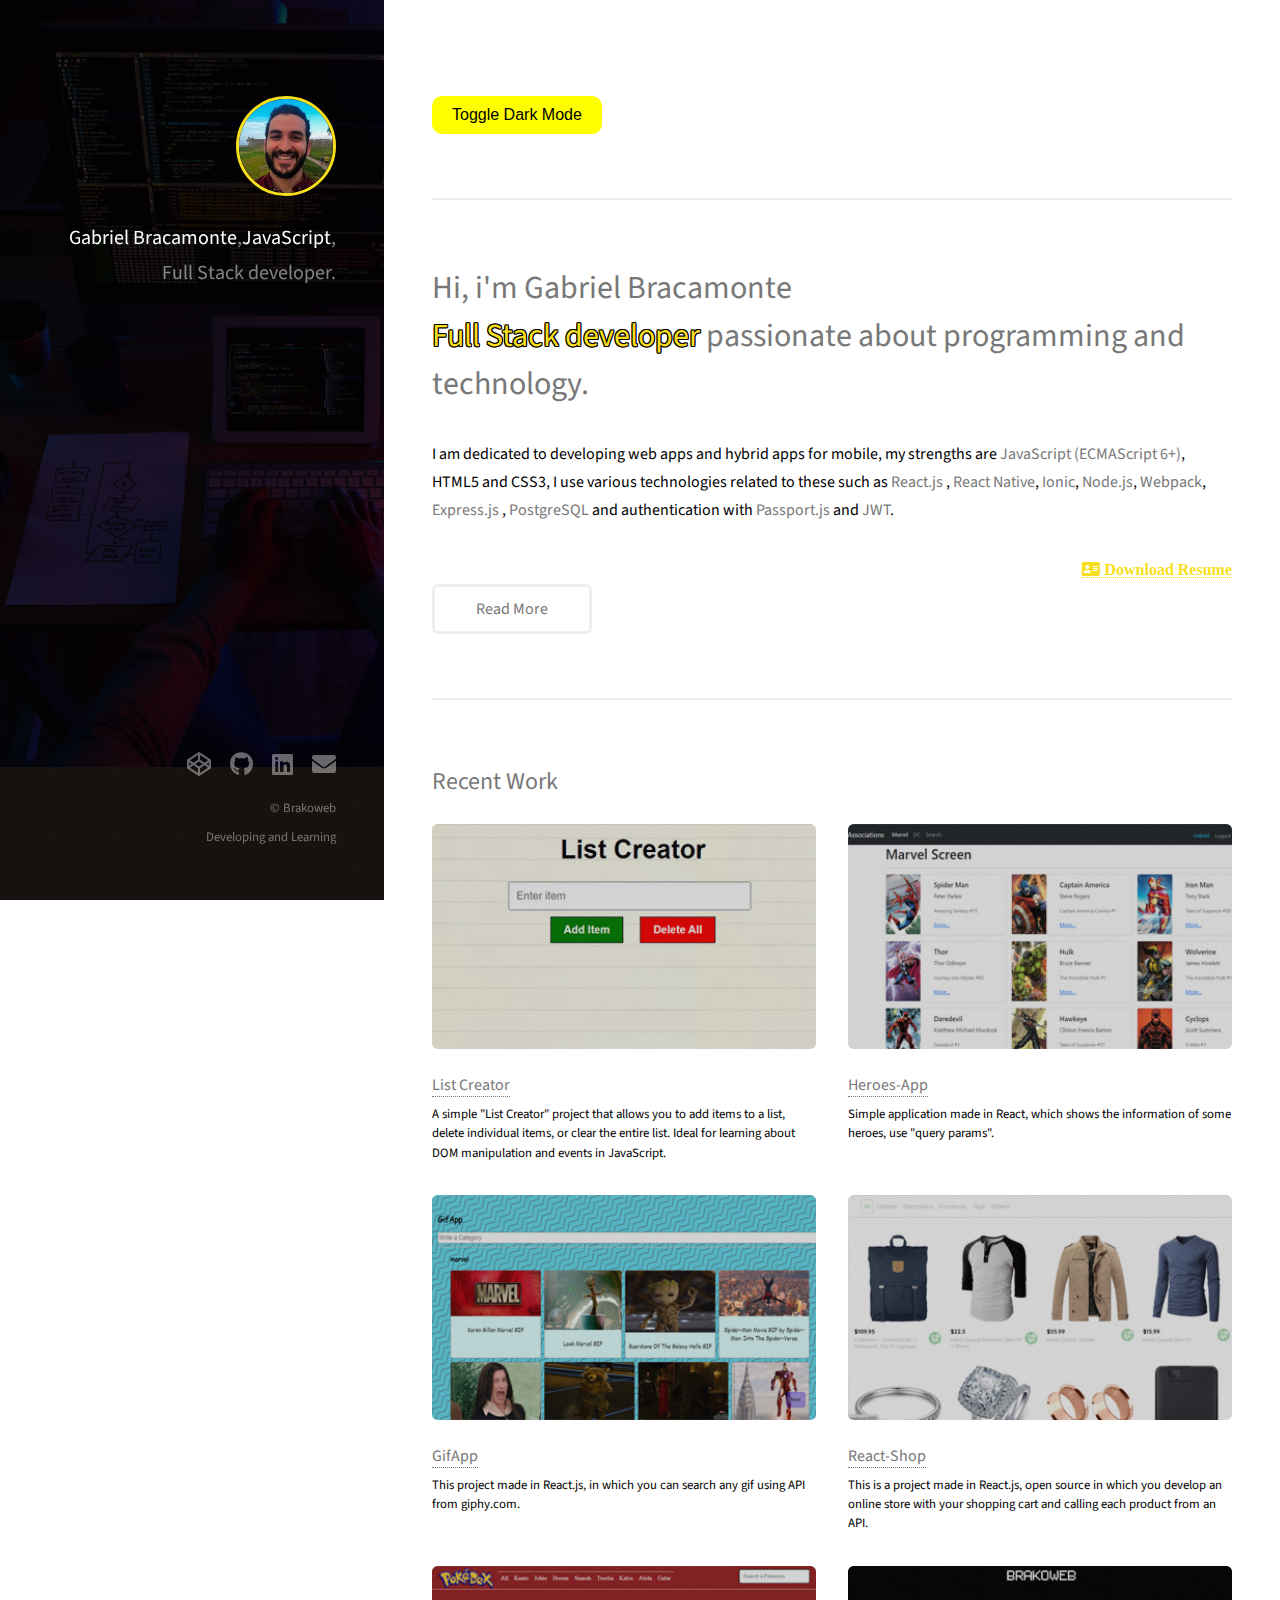
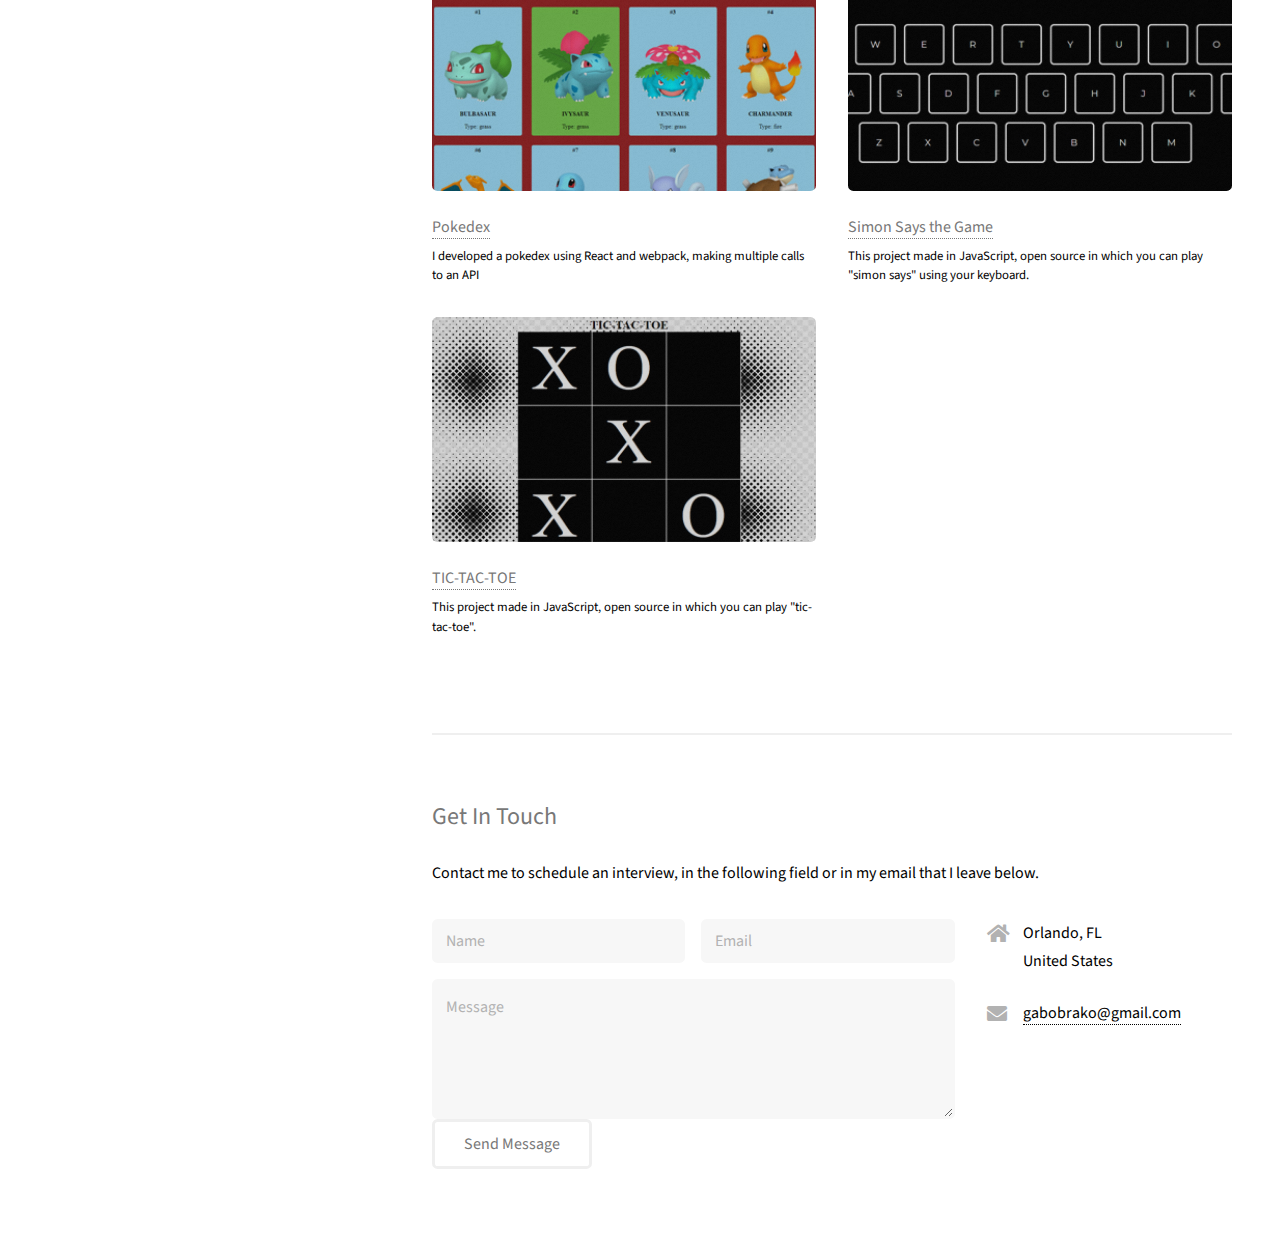
==== commit 8edd841f: "adding new project "List Creator"" ====
--- a/index.html
+++ b/index.html
@@ -234,6 +234,24 @@
       <section id="two">
         <h2>Recent Work</h2>
         <div class="row">
+          <article class="col-6 col-12-xsmall work-item">
+            <a
+              href="https://brakoweb.com/list_creator/"
+              target="_blank"
+              class="image fit thumb"
+              ><img src="./images/thumbs/07.jpg" alt=""
+            /></a>
+            <h3>
+              <a target="_blank" href="https://brakoweb.com/list_creator/"
+                >List Creator</a
+              >
+            </h3>
+            <p>
+              A simple "List Creator" project that allows you to add items to a
+              list, delete individual items, or clear the entire list. Ideal for
+              learning about DOM manipulation and events in JavaScript.
+            </p>
+          </article>
           <article class="col-6 col-12-xsmall work-item">
             <a
               href="https://brakoweb-heroesapp.netlify.app/"
